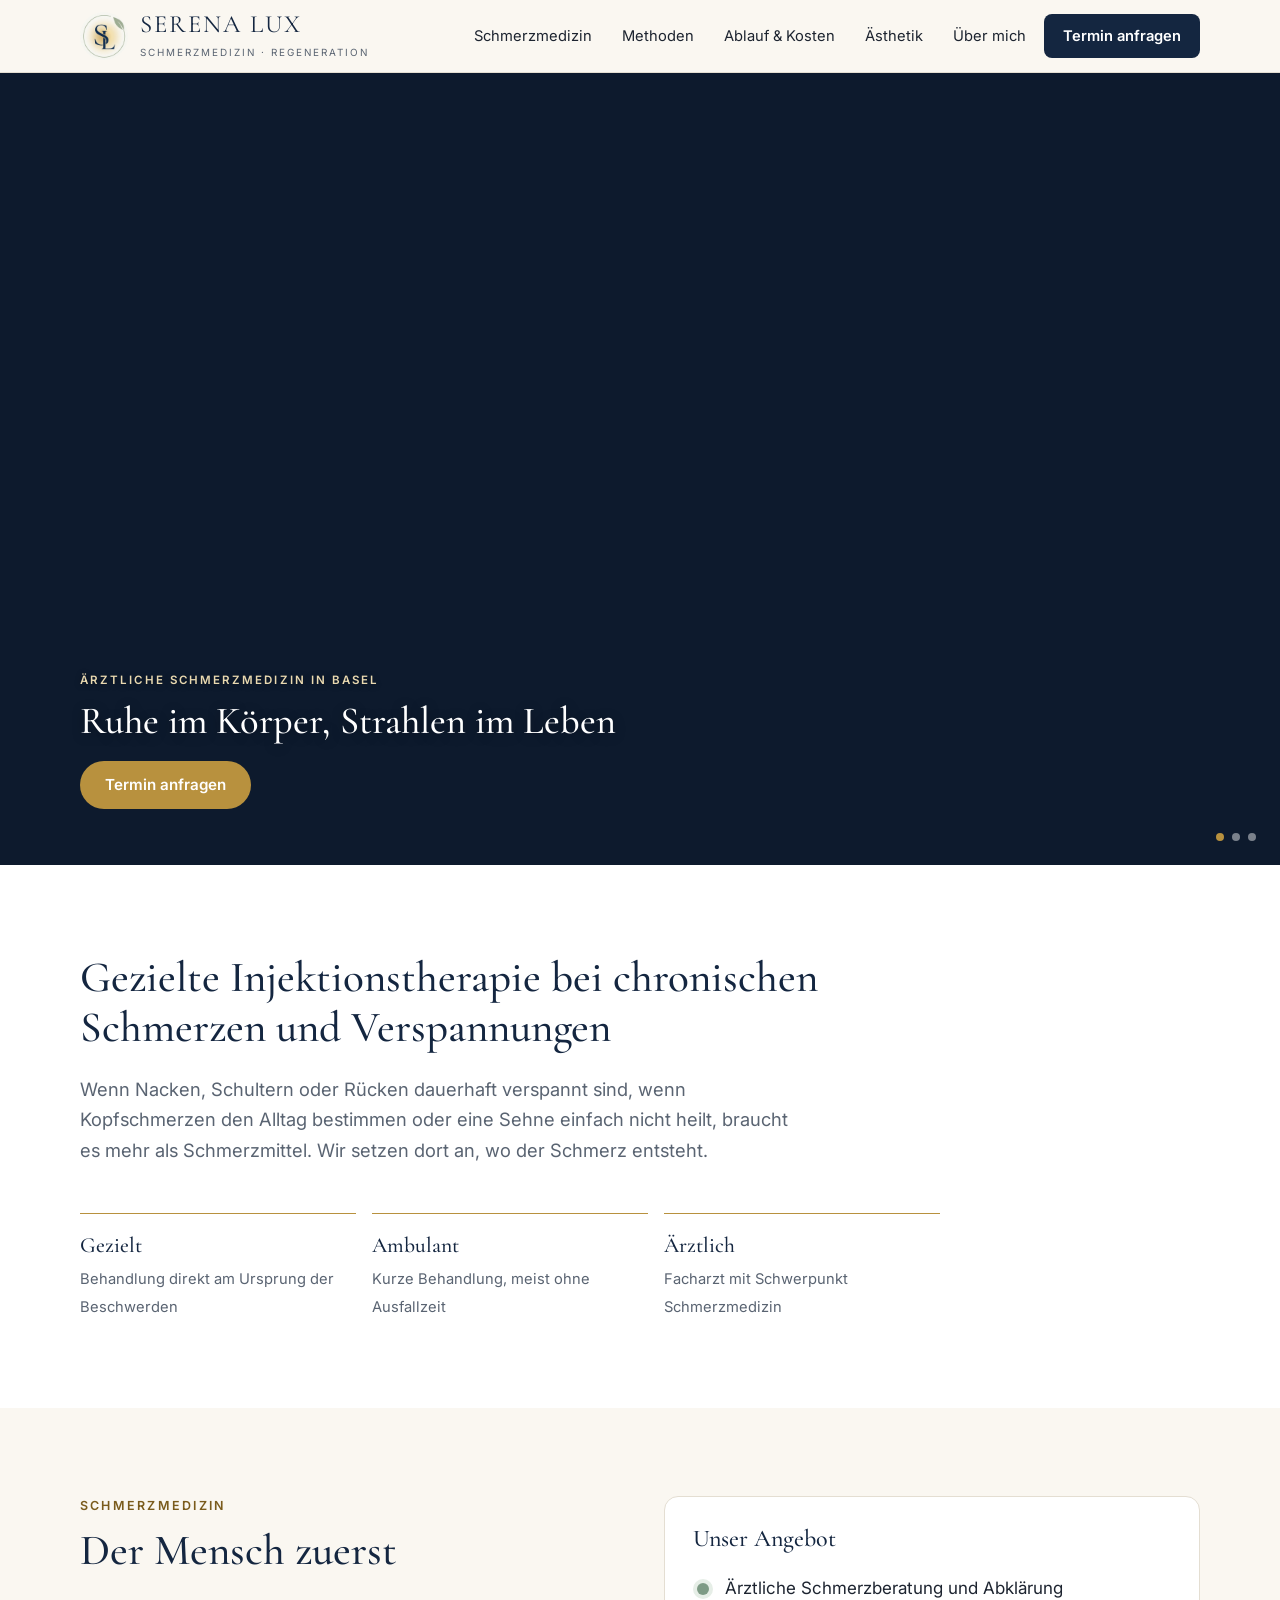
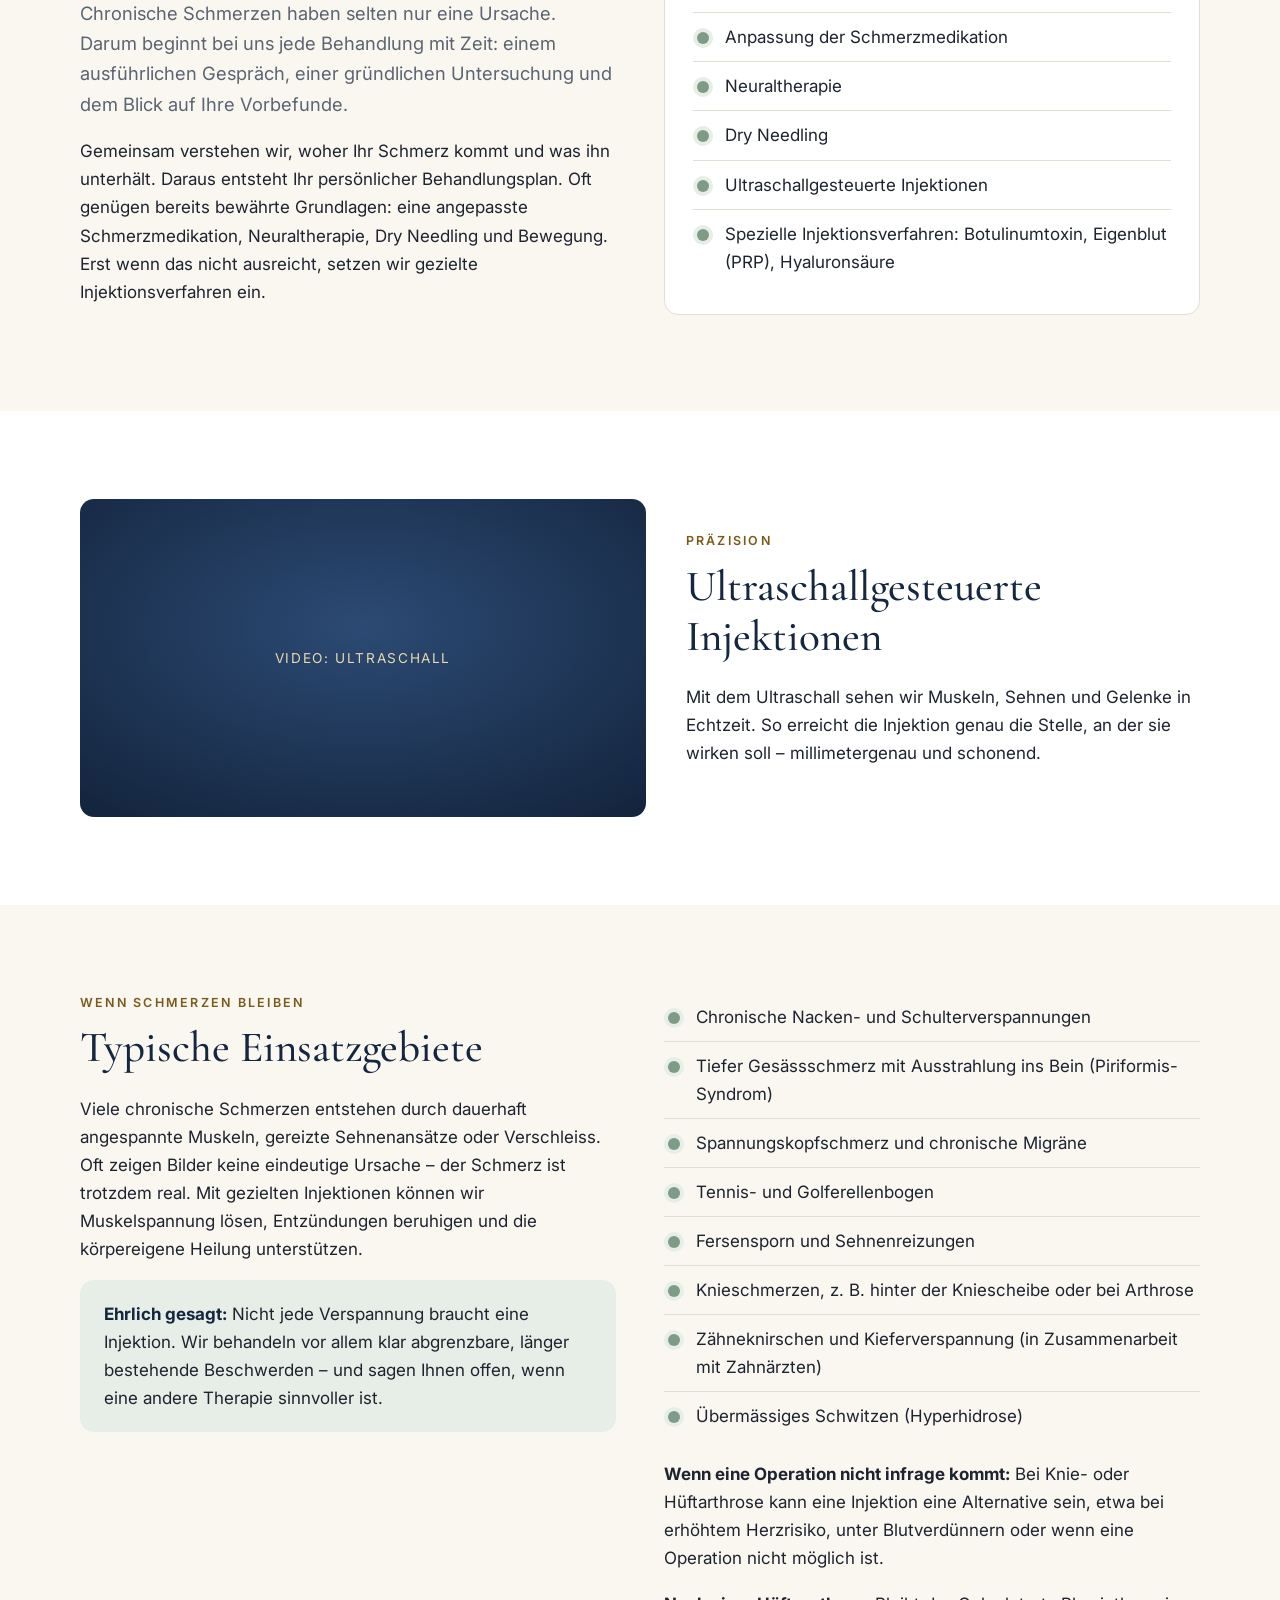
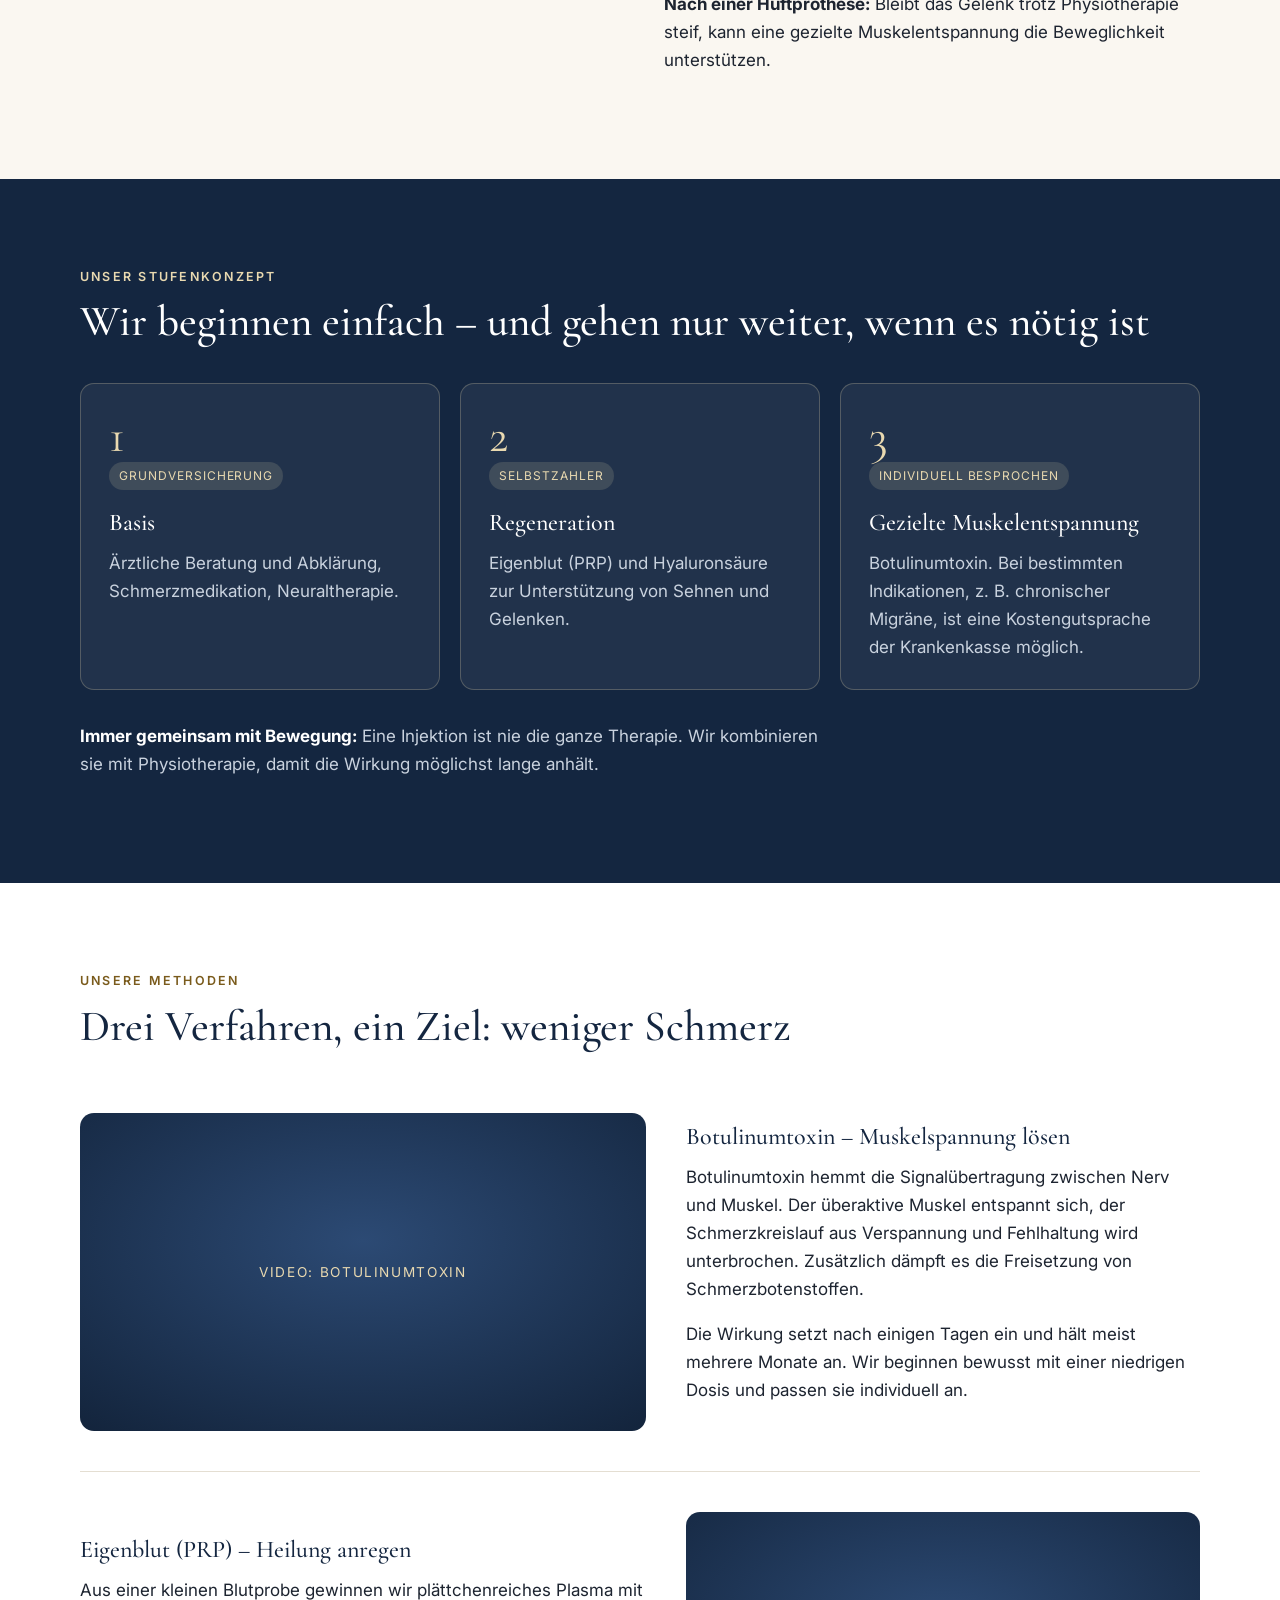
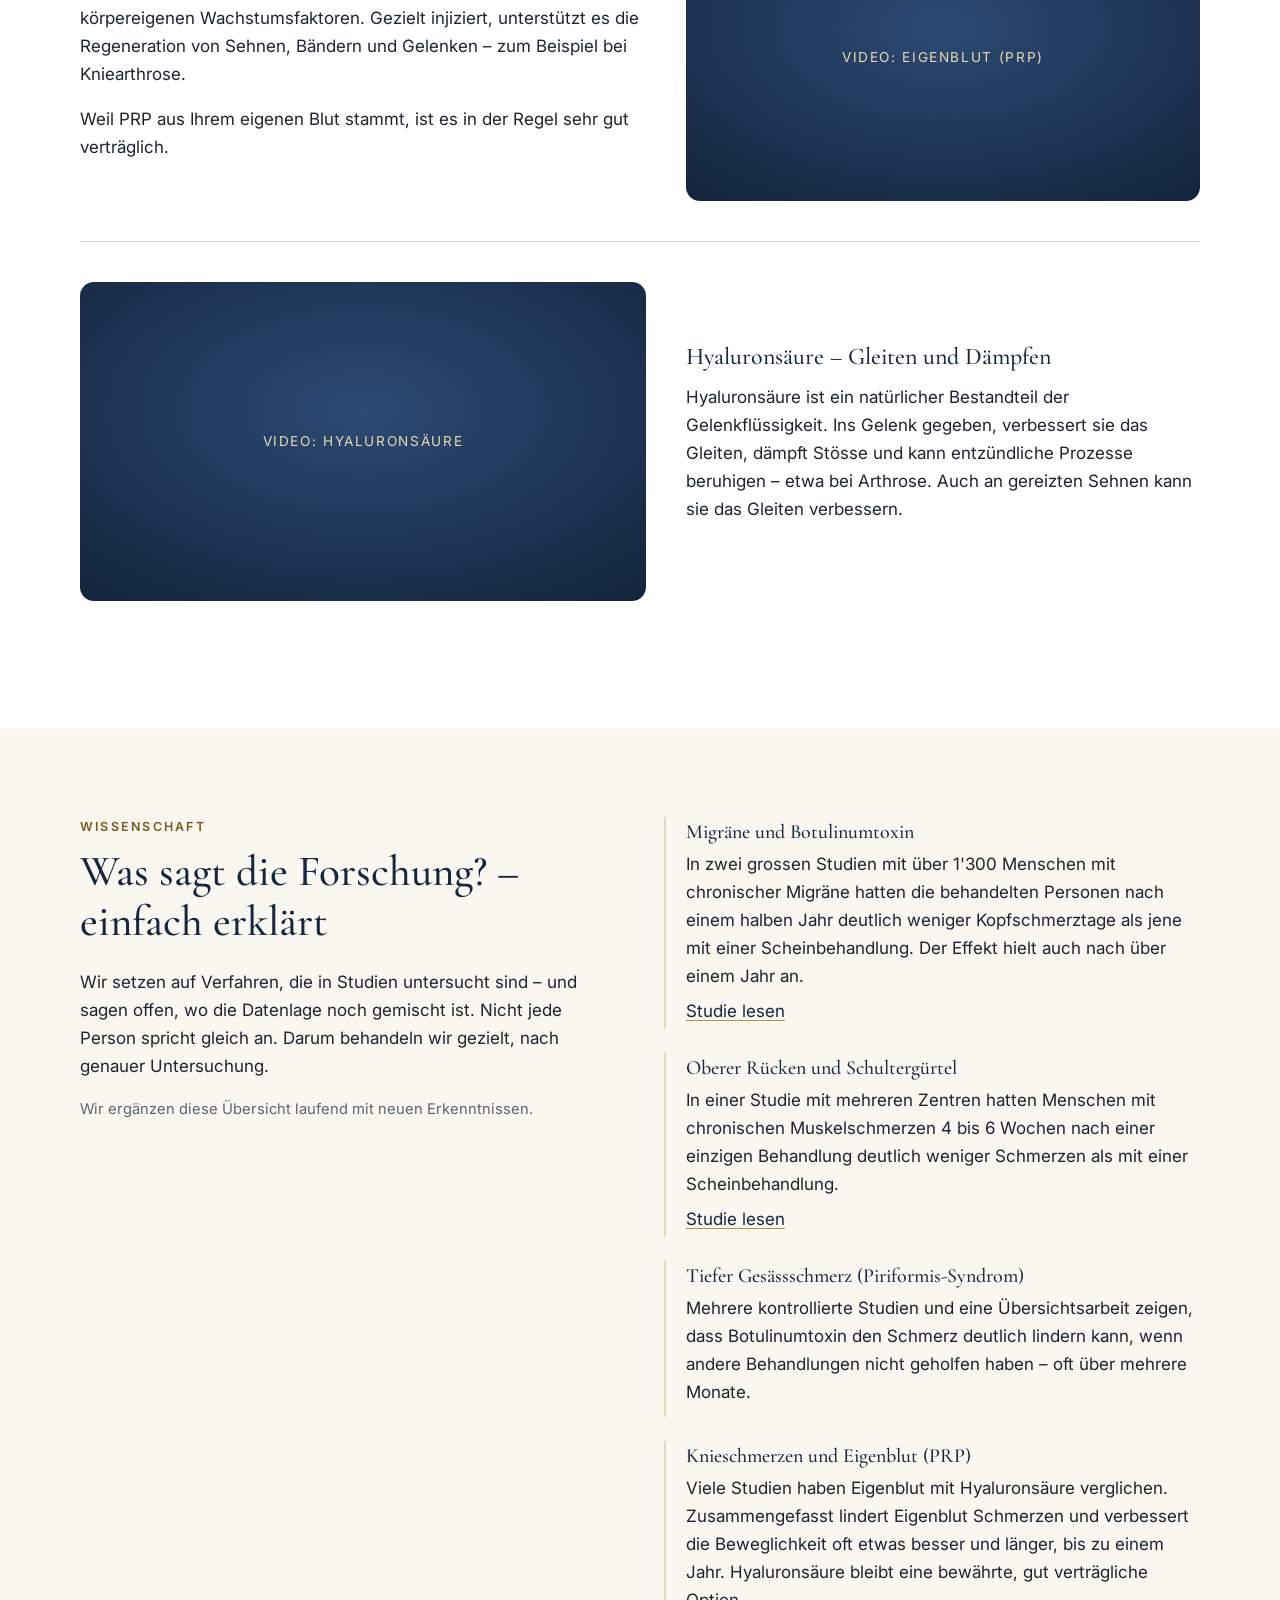
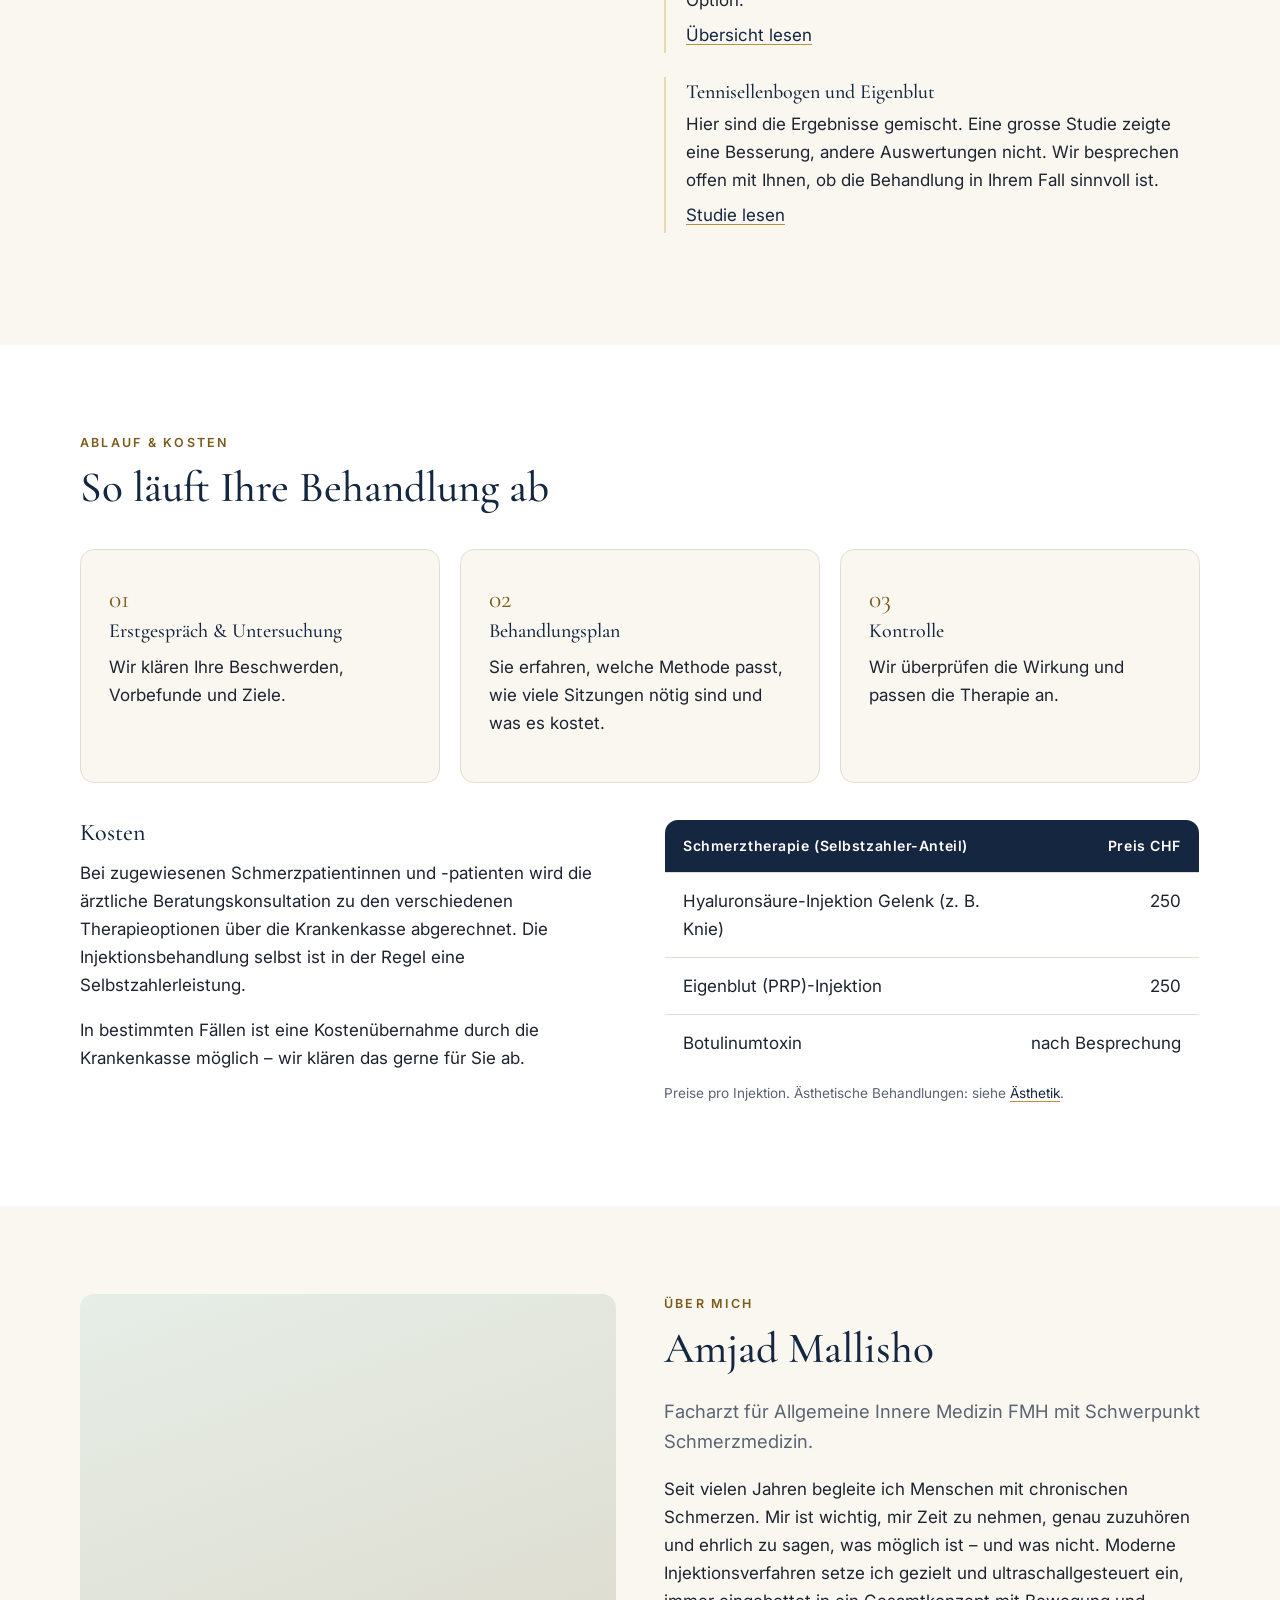
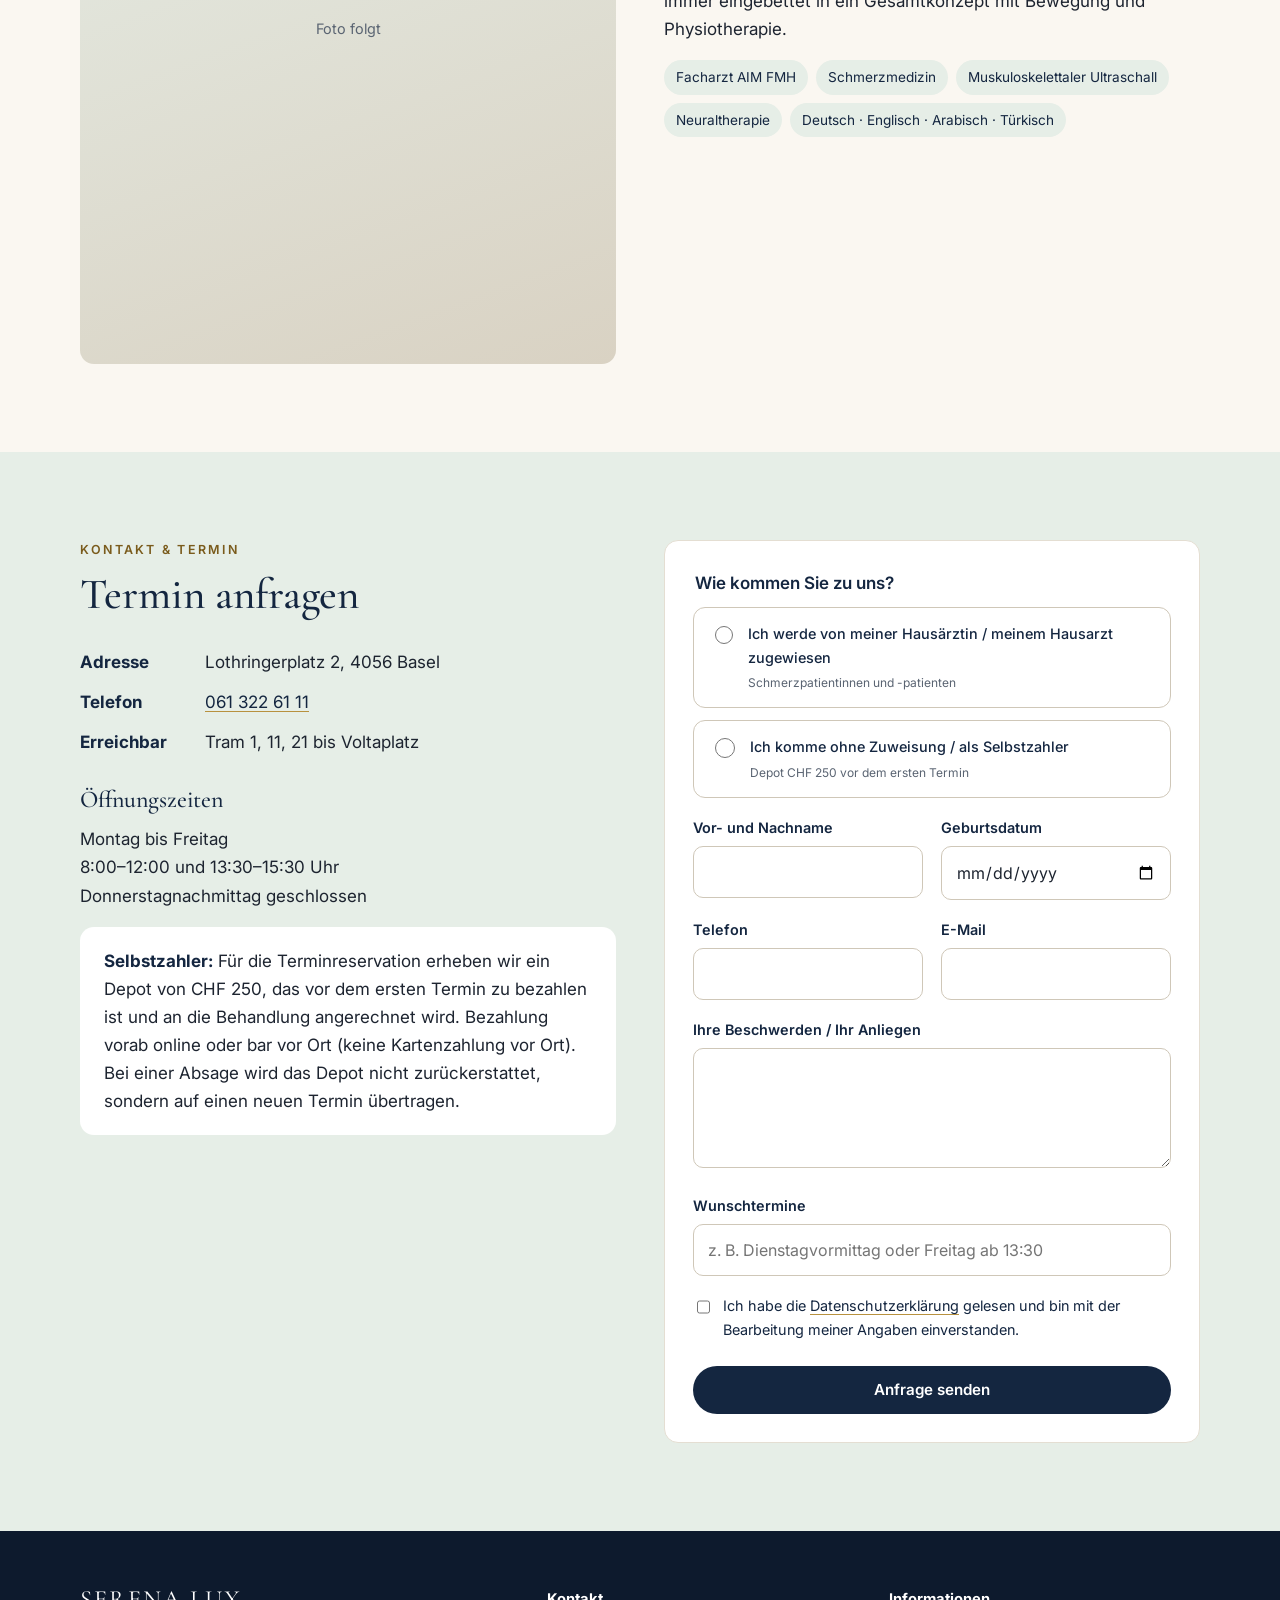
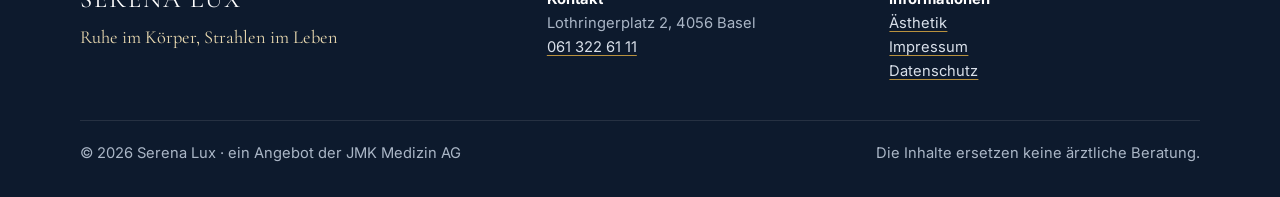
==== index.html @ 1c31a23a "Hero: Autoplay auch im iPhone-Stromsparmodus (Bild-Fallback), kein Play-Knopf Co-Authored-By: Claude" ====
<!doctype html>
<html lang="de">
<head>
<meta charset="utf-8">
<meta name="robots" content="noindex, nofollow"><!-- Testversion: vor Livegang entfernen -->
<meta name="viewport" content="width=device-width, initial-scale=1">
<title>Serena Lux – Schmerzmedizin & Injektionstherapie in Basel</title>
<meta name="description" content="Ärztliche Schmerzmedizin in Basel: Beratung, Neuraltherapie, Dry Needling und gezielte Injektionen mit Botulinumtoxin, Eigenblut (PRP) und Hyaluronsäure.">
<link rel="icon" href="assets/img/favicon.png" type="image/png">
<link rel="preconnect" href="https://fonts.googleapis.com">
<link rel="preconnect" href="https://fonts.gstatic.com" crossorigin>
<link href="https://fonts.googleapis.com/css2?family=Cormorant+Garamond:ital,wght@0,500;0,600;1,500&family=Inter:wght@400;500;600&display=swap" rel="stylesheet">
<link rel="stylesheet" href="assets/css/style.css?v=5">
</head>
<body>
<a class="skip" href="#main">Zum Inhalt springen</a>

<header class="site-header">
  <div class="container header-inner">
    <a class="brand" href="index.html">
      <img src="assets/img/logo-mark.png" alt="" width="44" height="44">
      <span><span class="brand-name">SERENA LUX</span><span class="brand-sub">Schmerzmedizin · Regeneration</span></span>
    </a>
    <button class="nav-toggle" aria-controls="nav" aria-expanded="false" aria-label="Menü öffnen">
      <svg width="22" height="22" viewBox="0 0 24 24" fill="none" stroke="currentColor" stroke-width="2" stroke-linecap="round" aria-hidden="true"><path d="M3 6h18M3 12h18M3 18h18"/></svg>
    </button>
    <nav class="nav" id="nav" aria-label="Hauptnavigation">
      <a href="#schmerzmedizin">Schmerzmedizin</a>
      <a href="#methoden">Methoden</a>
      <a href="#ablauf">Ablauf & Kosten</a>
      <a href="aesthetik.html">Ästhetik</a>
      <a href="#ueber-mich">Über mich</a>
      <a class="btn btn--primary" href="#termin">Termin anfragen</a>
    </nav>
  </div>
</header>

<main id="main">

<!-- ===== Hero: 3 Videos nacheinander ===== -->
<section class="hero" aria-label="Serena Lux">
  <div class="hero-videos" aria-hidden="true">
    <video class="is-active" autoplay muted playsinline preload="auto"><source src="assets/video/hero.mp4" type="video/mp4"></video>
    <video muted playsinline preload="auto"><source src="assets/video/partikel.mp4" type="video/mp4"></video>
    <video muted playsinline preload="auto"><source src="assets/video/praxis.mp4" type="video/mp4"></video>
  </div>
  <div class="container hero-box">
    <span class="eyebrow">Ärztliche Schmerzmedizin in Basel</span>
    <h1>Ruhe im Körper, Strahlen im Leben</h1>
    <a class="btn btn--gold" href="#termin">Termin anfragen</a>
  </div>
  <div class="hero-dots" aria-hidden="true"><span class="on"></span><span></span><span></span></div>
</section>

<!-- ===== Intro ===== -->
<section class="section section--white intro">
  <div class="container">
    <h2>Gezielte Injektionstherapie bei chronischen Schmerzen und Verspannungen</h2>
    <p class="lead">Wenn Nacken, Schultern oder Rücken dauerhaft verspannt sind, wenn Kopfschmerzen den Alltag bestimmen oder eine Sehne einfach nicht heilt, braucht es mehr als Schmerzmittel. Wir setzen dort an, wo der Schmerz entsteht.</p>
    <div class="pillars">
      <div class="pillar"><strong>Gezielt</strong><span>Behandlung direkt am Ursprung der Beschwerden</span></div>
      <div class="pillar"><strong>Ambulant</strong><span>Kurze Behandlung, meist ohne Ausfallzeit</span></div>
      <div class="pillar"><strong>Ärztlich</strong><span>Facharzt mit Schwerpunkt Schmerzmedizin</span></div>
    </div>
  </div>
</section>

<!-- ===== Schmerzmedizin ===== -->
<section class="section" id="schmerzmedizin">
  <div class="container grid-2">
    <div>
      <span class="eyebrow">Schmerzmedizin</span>
      <h2>Der Mensch zuerst</h2>
      <p class="lead">Chronische Schmerzen haben selten nur eine Ursache. Darum beginnt bei uns jede Behandlung mit Zeit: einem ausführlichen Gespräch, einer gründlichen Untersuchung und dem Blick auf Ihre Vorbefunde.</p>
      <p>Gemeinsam verstehen wir, woher Ihr Schmerz kommt und was ihn unterhält. Daraus entsteht Ihr persönlicher Behandlungsplan. Oft genügen bereits bewährte Grundlagen: eine angepasste Schmerzmedikation, Neuraltherapie, Dry Needling und Bewegung. Erst wenn das nicht ausreicht, setzen wir gezielte Injektionsverfahren ein.</p>
    </div>
    <div class="card">
      <h3>Unser Angebot</h3>
      <ul class="check-list">
        <li>Ärztliche Schmerzberatung und Abklärung</li>
        <li>Anpassung der Schmerzmedikation</li>
        <li>Neuraltherapie</li>
        <li>Dry Needling</li>
        <li>Ultraschallgesteuerte Injektionen</li>
        <li>Spezielle Injektionsverfahren: Botulinumtoxin, Eigenblut (PRP), Hyaluronsäure</li>
      </ul>
    </div>
  </div>
</section>

<!-- ===== Ultraschall ===== -->
<section class="section section--white">
  <div class="container">
    <div class="method" style="border:0;padding:0">
      <div class="media">
        <video muted loop playsinline autoplay preload="metadata" aria-label="Ultraschallgesteuerte Infiltration">
          <source src="assets/video/ultraschall.mp4" type="video/mp4">
        </video>
        <div class="media-ph">Video: Ultraschall</div>
      </div>
      <div>
        <span class="eyebrow">Präzision</span>
        <h2>Ultraschallgesteuerte Injektionen</h2>
        <p>Mit dem Ultraschall sehen wir Muskeln, Sehnen und Gelenke in Echtzeit. So erreicht die Injektion genau die Stelle, an der sie wirken soll – millimetergenau und schonend.</p>
      </div>
    </div>
  </div>
</section>

<!-- ===== Einsatzgebiete ===== -->
<section class="section">
  <div class="container grid-2">
    <div>
      <span class="eyebrow">Wenn Schmerzen bleiben</span>
      <h2>Typische Einsatzgebiete</h2>
      <p>Viele chronische Schmerzen entstehen durch dauerhaft angespannte Muskeln, gereizte Sehnenansätze oder Verschleiss. Oft zeigen Bilder keine eindeutige Ursache – der Schmerz ist trotzdem real. Mit gezielten Injektionen können wir Muskelspannung lösen, Entzündungen beruhigen und die körpereigene Heilung unterstützen.</p>
      <div class="note"><strong>Ehrlich gesagt:</strong> Nicht jede Verspannung braucht eine Injektion. Wir behandeln vor allem klar abgrenzbare, länger bestehende Beschwerden – und sagen Ihnen offen, wenn eine andere Therapie sinnvoller ist.</div>
    </div>
    <div>
      <ul class="check-list">
        <li>Chronische Nacken- und Schulterverspannungen</li>
        <li>Tiefer Gesässschmerz mit Ausstrahlung ins Bein (Piriformis-Syndrom)</li>
        <li>Spannungskopfschmerz und chronische Migräne</li>
        <li>Tennis- und Golferellenbogen</li>
        <li>Fersensporn und Sehnenreizungen</li>
        <li>Knieschmerzen, z. B. hinter der Kniescheibe oder bei Arthrose</li>
        <li>Zähneknirschen und Kieferverspannung (in Zusammenarbeit mit Zahnärzten)</li>
        <li>Übermässiges Schwitzen (Hyperhidrose)</li>
      </ul>
      <p style="margin-top:20px"><strong>Wenn eine Operation nicht infrage kommt:</strong> Bei Knie- oder Hüftarthrose kann eine Injektion eine Alternative sein, etwa bei erhöhtem Herzrisiko, unter Blutverdünnern oder wenn eine Operation nicht möglich ist.</p>
      <p><strong>Nach einer Hüftprothese:</strong> Bleibt das Gelenk trotz Physiotherapie steif, kann eine gezielte Muskelentspannung die Beweglichkeit unterstützen.</p>
    </div>
  </div>
</section>

<!-- ===== Stufenkonzept ===== -->
<section class="section section--navy">
  <div class="container">
    <span class="eyebrow" style="color:var(--gold-soft)">Unser Stufenkonzept</span>
    <h2>Wir beginnen einfach – und gehen nur weiter, wenn es nötig ist</h2>
    <div class="steps">
      <div class="step">
        <div class="step-num">1</div>
        <span class="tag">Grundversicherung</span>
        <h3>Basis</h3>
        <p>Ärztliche Beratung und Abklärung, Schmerzmedikation, Neuraltherapie.</p>
      </div>
      <div class="step">
        <div class="step-num">2</div>
        <span class="tag">Selbstzahler</span>
        <h3>Regeneration</h3>
        <p>Eigenblut (PRP) und Hyaluronsäure zur Unterstützung von Sehnen und Gelenken.</p>
      </div>
      <div class="step">
        <div class="step-num">3</div>
        <span class="tag">Individuell besprochen</span>
        <h3>Gezielte Muskelentspannung</h3>
        <p>Botulinumtoxin. Bei bestimmten Indikationen, z. B. chronischer Migräne, ist eine Kostengutsprache der Krankenkasse möglich.</p>
      </div>
    </div>
    <p style="margin-top:32px;color:#C9D2DE;max-width:760px"><strong style="color:#fff">Immer gemeinsam mit Bewegung:</strong> Eine Injektion ist nie die ganze Therapie. Wir kombinieren sie mit Physiotherapie, damit die Wirkung möglichst lange anhält.</p>
  </div>
</section>

<!-- ===== Methoden ===== -->
<section class="section section--white" id="methoden">
  <div class="container">
    <span class="eyebrow">Unsere Methoden</span>
    <h2>Drei Verfahren, ein Ziel: weniger Schmerz</h2>

    <div class="method">
      <div class="media">
        <video muted loop playsinline autoplay preload="metadata" aria-label="Animation: Botulinumtoxin an der Verbindung von Nerv und Muskel">
          <source src="assets/video/botulinumtoxin.mp4" type="video/mp4">
        </video>
        <div class="media-ph">Video: Botulinumtoxin</div>
      </div>
      <div>
        <h3>Botulinumtoxin – Muskelspannung lösen</h3>
        <p>Botulinumtoxin hemmt die Signalübertragung zwischen Nerv und Muskel. Der überaktive Muskel entspannt sich, der Schmerzkreislauf aus Verspannung und Fehlhaltung wird unterbrochen. Zusätzlich dämpft es die Freisetzung von Schmerzbotenstoffen.</p>
        <p>Die Wirkung setzt nach einigen Tagen ein und hält meist mehrere Monate an. Wir beginnen bewusst mit einer niedrigen Dosis und passen sie individuell an.</p>
      </div>
    </div>

    <div class="method">
      <div class="media">
        <video muted loop playsinline autoplay preload="metadata" aria-label="Animation: Eigenblut (PRP) an einer Sehne">
          <source src="assets/video/prp.mp4" type="video/mp4">
        </video>
        <div class="media-ph">Video: Eigenblut (PRP)</div>
      </div>
      <div>
        <h3>Eigenblut (PRP) – Heilung anregen</h3>
        <p>Aus einer kleinen Blutprobe gewinnen wir plättchenreiches Plasma mit körpereigenen Wachstumsfaktoren. Gezielt injiziert, unterstützt es die Regeneration von Sehnen, Bändern und Gelenken – zum Beispiel bei Kniearthrose.</p>
        <p>Weil PRP aus Ihrem eigenen Blut stammt, ist es in der Regel sehr gut verträglich.</p>
      </div>
    </div>

    <div class="method">
      <div class="media">
        <video muted loop playsinline autoplay preload="metadata" aria-label="Animation: Hyaluronsäure im Kniegelenk">
          <source src="assets/video/hyaluron.mp4" type="video/mp4">
        </video>
        <div class="media-ph">Video: Hyaluronsäure</div>
      </div>
      <div>
        <h3>Hyaluronsäure – Gleiten und Dämpfen</h3>
        <p>Hyaluronsäure ist ein natürlicher Bestandteil der Gelenkflüssigkeit. Ins Gelenk gegeben, verbessert sie das Gleiten, dämpft Stösse und kann entzündliche Prozesse beruhigen – etwa bei Arthrose. Auch an gereizten Sehnen kann sie das Gleiten verbessern.</p>
      </div>
    </div>
  </div>
</section>

<!-- ===== Forschung ===== -->
<section class="section">
  <div class="container grid-2">
    <div>
      <span class="eyebrow">Wissenschaft</span>
      <h2>Was sagt die Forschung? – einfach erklärt</h2>
      <p>Wir setzen auf Verfahren, die in Studien untersucht sind – und sagen offen, wo die Datenlage noch gemischt ist. Nicht jede Person spricht gleich an. Darum behandeln wir gezielt, nach genauer Untersuchung.</p>
      <p style="color:var(--muted);font-size:.92rem">Wir ergänzen diese Übersicht laufend mit neuen Erkenntnissen.</p>
    </div>
    <div>
      <div class="study">
        <h3>Migräne und Botulinumtoxin</h3>
        <p>In zwei grossen Studien mit über 1'300 Menschen mit chronischer Migräne hatten die behandelten Personen nach einem halben Jahr deutlich weniger Kopfschmerztage als jene mit einer Scheinbehandlung. Der Effekt hielt auch nach über einem Jahr an.</p>
        <a href="https://pubmed.ncbi.nlm.nih.gov/20487038/" target="_blank" rel="noopener">Studie lesen</a>
      </div>
      <div class="study">
        <h3>Oberer Rücken und Schultergürtel</h3>
        <p>In einer Studie mit mehreren Zentren hatten Menschen mit chronischen Muskelschmerzen 4 bis 6 Wochen nach einer einzigen Behandlung deutlich weniger Schmerzen als mit einer Scheinbehandlung.</p>
        <a href="https://pubmed.ncbi.nlm.nih.gov/16750294/" target="_blank" rel="noopener">Studie lesen</a>
      </div>
      <div class="study">
        <h3>Tiefer Gesässschmerz (Piriformis-Syndrom)</h3>
        <p>Mehrere kontrollierte Studien und eine Übersichtsarbeit zeigen, dass Botulinumtoxin den Schmerz deutlich lindern kann, wenn andere Behandlungen nicht geholfen haben – oft über mehrere Monate.</p>
      </div>
      <div class="study">
        <h3>Knieschmerzen und Eigenblut (PRP)</h3>
        <p>Viele Studien haben Eigenblut mit Hyaluronsäure verglichen. Zusammengefasst lindert Eigenblut Schmerzen und verbessert die Beweglichkeit oft etwas besser und länger, bis zu einem Jahr. Hyaluronsäure bleibt eine bewährte, gut verträgliche Option.</p>
        <a href="https://pubmed.ncbi.nlm.nih.gov/41863556/" target="_blank" rel="noopener">Übersicht lesen</a>
      </div>
      <div class="study">
        <h3>Tennisellenbogen und Eigenblut</h3>
        <p>Hier sind die Ergebnisse gemischt. Eine grosse Studie zeigte eine Besserung, andere Auswertungen nicht. Wir besprechen offen mit Ihnen, ob die Behandlung in Ihrem Fall sinnvoll ist.</p>
        <a href="https://pubmed.ncbi.nlm.nih.gov/23825183/" target="_blank" rel="noopener">Studie lesen</a>
      </div>
    </div>
  </div>
</section>

<!-- ===== Ablauf & Kosten ===== -->
<section class="section section--white" id="ablauf">
  <div class="container">
    <span class="eyebrow">Ablauf & Kosten</span>
    <h2>So läuft Ihre Behandlung ab</h2>
    <div class="flow">
      <div class="card"><div class="num">01</div><h3>Erstgespräch & Untersuchung</h3><p>Wir klären Ihre Beschwerden, Vorbefunde und Ziele.</p></div>
      <div class="card"><div class="num">02</div><h3>Behandlungsplan</h3><p>Sie erfahren, welche Methode passt, wie viele Sitzungen nötig sind und was es kostet.</p></div>
      <div class="card"><div class="num">03</div><h3>Kontrolle</h3><p>Wir überprüfen die Wirkung und passen die Therapie an.</p></div>
    </div>
    <div class="grid-2">
      <div>
        <h3>Kosten</h3>
        <p>Bei zugewiesenen Schmerzpatientinnen und -patienten wird die ärztliche Beratungskonsultation zu den verschiedenen Therapieoptionen über die Krankenkasse abgerechnet. Die Injektionsbehandlung selbst ist in der Regel eine Selbstzahlerleistung.</p>
        <p>In bestimmten Fällen ist eine Kostenübernahme durch die Krankenkasse möglich – wir klären das gerne für Sie ab.</p>
      </div>
      <div class="table-wrap">
        <table class="price-table">
          <thead><tr><th>Schmerztherapie (Selbstzahler-Anteil)</th><th>Preis CHF</th></tr></thead>
          <tbody>
            <tr><td>Hyaluronsäure-Injektion Gelenk (z. B. Knie)</td><td>250</td></tr>
            <tr><td>Eigenblut (PRP)-Injektion</td><td>250</td></tr>
            <tr><td>Botulinumtoxin</td><td>nach Besprechung</td></tr>
          </tbody>
        </table>
        <p style="font-size:.85rem;color:var(--muted);margin-top:10px">Preise pro Injektion. Ästhetische Behandlungen: siehe <a href="aesthetik.html">Ästhetik</a>.</p>
      </div>
    </div>
  </div>
</section>

<!-- ===== Über mich ===== -->
<section class="section" id="ueber-mich">
  <div class="container grid-2">
    <div class="portrait">
      <!-- Foto hier einsetzen: <img src="assets/img/portrait.jpg" alt="Portrait"> -->
      <span>Foto folgt</span>
    </div>
    <div>
      <span class="eyebrow">Über mich</span>
      <h2>Amjad Mallisho</h2>
      <p class="lead">Facharzt für Allgemeine Innere Medizin FMH mit Schwerpunkt Schmerzmedizin.</p>
      <p>Seit vielen Jahren begleite ich Menschen mit chronischen Schmerzen. Mir ist wichtig, mir Zeit zu nehmen, genau zuzuhören und ehrlich zu sagen, was möglich ist – und was nicht. Moderne Injektionsverfahren setze ich gezielt und ultraschallgesteuert ein, immer eingebettet in ein Gesamtkonzept mit Bewegung und Physiotherapie.</p>
      <div class="facts">
        <span>Facharzt AIM FMH</span>
        <span>Schmerzmedizin</span>
        <span>Muskuloskelettaler Ultraschall</span>
        <span>Neuraltherapie</span>
        <span>Deutsch · Englisch · Arabisch · Türkisch</span>
      </div>
    </div>
  </div>
</section>

<!-- ===== Termin ===== -->
<section class="section section--sage" id="termin">
  <div class="container grid-2">
    <div>
      <span class="eyebrow">Kontakt & Termin</span>
      <h2>Termin anfragen</h2>
      <ul class="info-list">
        <li><strong>Adresse</strong> Lothringerplatz 2, 4056 Basel</li>
        <li><strong>Telefon</strong> <a href="tel:+41613226111">061 322 61 11</a></li>
        <li><strong>Erreichbar</strong> Tram 1, 11, 21 bis Voltaplatz</li>
      </ul>
      <h3>Öffnungszeiten</h3>
      <p>Montag bis Freitag<br>8:00–12:00 und 13:30–15:30 Uhr<br>Donnerstagnachmittag geschlossen</p>
      <div class="note" style="background:#fff">
        <strong>Selbstzahler:</strong> Für die Terminreservation erheben wir ein Depot von CHF 250, das vor dem ersten Termin zu bezahlen ist und an die Behandlung angerechnet wird. Bezahlung vorab online oder bar vor Ort (keine Kartenzahlung vor Ort). Bei einer Absage wird das Depot nicht zurückerstattet, sondern auf einen neuen Termin übertragen.
      </div>
    </div>
    <div class="card">
      <form class="form" id="termin-form" action="send.php" method="post" novalidate>
        <fieldset style="border:0;padding:0;margin:0">
          <legend style="font-weight:600;color:var(--navy);margin-bottom:10px">Wie kommen Sie zu uns?</legend>
          <div class="choice">
            <label><input type="radio" name="weg" value="zuweisung" required> <span>Ich werde von meiner Hausärztin / meinem Hausarzt zugewiesen<small>Schmerzpatientinnen und -patienten</small></span></label>
            <label><input type="radio" name="weg" value="selbstzahler"> <span>Ich komme ohne Zuweisung / als Selbstzahler<small>Depot CHF 250 vor dem ersten Termin</small></span></label>
          </div>
        </fieldset>
        <p id="weg-hinweis" class="note" style="display:none;margin:0"></p>
        <div class="form-row">
          <div><label for="f-name">Vor- und Nachname</label><input id="f-name" name="name" autocomplete="name" required></div>
          <div><label for="f-geb">Geburtsdatum</label><input id="f-geb" name="geburtsdatum" type="date" required></div>
        </div>
        <div class="form-row">
          <div><label for="f-tel">Telefon</label><input id="f-tel" name="telefon" type="tel" autocomplete="tel" required></div>
          <div><label for="f-mail">E-Mail</label><input id="f-mail" name="email" type="email" autocomplete="email" required></div>
        </div>
        <div><label for="f-anliegen">Ihre Beschwerden / Ihr Anliegen</label><textarea id="f-anliegen" name="anliegen" required></textarea></div>
        <div><label for="f-termin">Wunschtermine</label><input id="f-termin" name="wunschtermine" placeholder="z. B. Dienstagvormittag oder Freitag ab 13:30"></div>
        <div class="hp" aria-hidden="true"><label for="f-web">Website</label><input id="f-web" name="website" tabindex="-1" autocomplete="off"></div>
        <label style="display:flex;gap:10px;font-weight:400;align-items:flex-start"><input type="checkbox" name="datenschutz" value="ja" required style="width:20px;height:20px;min-height:0;margin-top:3px"> <span>Ich habe die <a href="datenschutz.html">Datenschutzerklärung</a> gelesen und bin mit der Bearbeitung meiner Angaben einverstanden.</span></label>
        <button class="btn btn--primary" type="submit">Anfrage senden</button>
        <div id="form-msg" class="form-msg" role="status"></div>
      </form>
    </div>
  </div>
</section>

</main>

<footer class="site-footer">
  <div class="container">
    <div class="footer-grid">
      <div>
        <span class="brand-name">SERENA LUX</span>
        <div class="tagline">Ruhe im Körper, Strahlen im Leben</div>
      </div>
      <div>
        <strong style="color:#fff">Kontakt</strong><br>
        Lothringerplatz 2, 4056 Basel<br>
        <a href="tel:+41613226111">061 322 61 11</a>
      </div>
      <div>
        <strong style="color:#fff">Informationen</strong><br>
        <a href="aesthetik.html">Ästhetik</a><br>
        <a href="impressum.html">Impressum</a><br>
        <a href="datenschutz.html">Datenschutz</a>
      </div>
    </div>
    <div class="footer-bottom">
      <span>© <span id="year">2026</span> Serena Lux · ein Angebot der JMK Medizin AG</span>
      <span>Die Inhalte ersetzen keine ärztliche Beratung.</span>
    </div>
  </div>
</footer>
<script src="assets/js/main.js?v=5"></script>
</body>
</html>
---- assets/css/style.css ----
/* =========================================================
   Serena Lux – Stylesheet
   Farben & Schriften zentral hier ändern (Marke austauschbar)
   ========================================================= */
:root{
  --navy:#142640;
  --navy-2:#1E3556;
  --gold:#B8913E;
  --gold-soft:#E9D9B0;
  --gold-text:#7A5B1C;
  --sage:#7E9B86;
  --sage-soft:#E6EEE7;
  --ivory:#FAF7F1;
  --white:#FFFFFF;
  --ink:#1D2430;
  --muted:#5A6472;
  --line:#E4DED2;
  --radius:14px;
  --serif:'Cormorant Garamond', Georgia, 'Times New Roman', serif;
  --sans:'Inter', system-ui, -apple-system, 'Segoe UI', Roboto, sans-serif;
  --max:1160px;
}
*{box-sizing:border-box}
html{scroll-behavior:smooth}
body{margin:0;font-family:var(--sans);color:var(--ink);background:var(--ivory);line-height:1.65;font-size:17px;-webkit-font-smoothing:antialiased}
img,video{max-width:100%;display:block}
a{color:var(--navy);text-decoration-color:var(--gold);text-underline-offset:3px}
a:hover{color:var(--gold-text)}
h1,h2,h3{font-family:var(--serif);font-weight:500;color:var(--navy);line-height:1.15;margin:0 0 .5em}
h1{font-size:clamp(2.3rem,5vw,3.8rem)}
h2{font-size:clamp(1.9rem,3.6vw,2.7rem)}
h3{font-size:1.5rem}
p{margin:0 0 1em}
.container{max-width:var(--max);margin:0 auto;padding:0 20px}
.eyebrow{font-size:.78rem;letter-spacing:.18em;text-transform:uppercase;color:var(--gold-text);font-weight:600;margin-bottom:.8em;display:block}
.lead{font-size:1.15rem;color:var(--muted);max-width:720px}
.section{padding:88px 0}
.section--white{background:var(--white)}
.section--navy{background:var(--navy);color:#E8ECF2}
.section--navy h2,.section--navy h3{color:#fff}
.section--sage{background:var(--sage-soft)}
.skip{position:absolute;left:-999px;top:0;background:#fff;padding:8px 12px;z-index:99}
.skip:focus{left:8px}

/* ---------- Header ---------- */
.site-header{position:sticky;top:0;z-index:50;background:rgba(250,247,241,.94);backdrop-filter:blur(8px);border-bottom:1px solid var(--line)}
.header-inner{display:flex;align-items:center;justify-content:space-between;gap:16px;min-height:72px}
.brand{display:flex;align-items:center;gap:12px;text-decoration:none;color:var(--navy)}
.brand img{width:48px;height:48px;border-radius:50%}
.brand-name{font-family:var(--serif);font-size:1.55rem;letter-spacing:.08em;line-height:1}
.brand-sub{display:block;font-family:var(--sans);font-size:.62rem;letter-spacing:.2em;text-transform:uppercase;color:var(--muted);margin-top:4px}
.nav{display:flex;align-items:center;gap:6px;flex-wrap:wrap}
.nav a{text-decoration:none;font-size:.92rem;color:var(--ink);padding:10px 12px;border-radius:8px}
.nav a:hover{background:var(--sage-soft);color:var(--navy)}
.nav-toggle{display:none;background:none;border:1px solid var(--line);border-radius:10px;width:46px;height:46px;cursor:pointer;color:var(--navy)}
.btn{display:inline-flex;align-items:center;justify-content:center;gap:8px;min-height:48px;padding:0 24px;border-radius:999px;font-weight:600;font-size:.95rem;text-decoration:none;border:1px solid transparent;cursor:pointer;font-family:var(--sans)}
.btn--primary{background:var(--navy);color:#fff}
.btn--primary:hover{background:var(--navy-2);color:#fff}
.btn--gold{background:var(--gold);color:#fff}
.btn--gold:hover{background:#9F7C33;color:#fff}
.btn--ghost{border-color:currentColor;color:var(--navy);background:transparent}
.btn--ghost:hover{background:var(--navy);color:#fff}
.nav .btn{padding:0 18px;min-height:44px;color:#fff}
.nav .btn:hover{background:var(--navy-2);color:#fff}

@media (max-width:900px){
  .nav-toggle{display:inline-flex;align-items:center;justify-content:center}
  .nav{display:none;position:absolute;left:0;right:0;top:72px;background:var(--ivory);flex-direction:column;align-items:stretch;padding:12px 20px 20px;border-bottom:1px solid var(--line)}
  .nav.open{display:flex}
  .nav a{padding:12px}
  .nav .btn{margin-top:8px}
}

/* ---------- Hero ---------- */
.hero{position:relative;height:88vh;min-height:520px;overflow:hidden;color:#fff;background:#0D1A2D;display:flex;align-items:flex-end}
.hero-videos video{position:absolute;inset:0;width:100%;height:100%;object-fit:cover;opacity:0;transition:opacity 1.2s ease}
.hero-videos video.is-active{opacity:1}
.hero::after{content:"";position:absolute;left:0;right:0;bottom:0;height:45%;background:linear-gradient(0deg,rgba(13,26,45,.7) 0%,rgba(13,26,45,0) 100%);pointer-events:none}
.hero .container{position:relative;z-index:1;padding-bottom:56px;width:100%}
.hero h1{color:#fff;font-size:clamp(1.6rem,3vw,2.4rem);margin:6px 0 18px;text-shadow:0 2px 12px rgba(0,0,0,.35)}
.hero .eyebrow{color:var(--gold-soft);font-size:.72rem;text-shadow:0 1px 6px rgba(0,0,0,.4)}
.hero-dots{position:absolute;z-index:1;right:24px;bottom:24px;display:flex;gap:8px}
.hero-dots span{width:8px;height:8px;border-radius:50%;background:rgba(255,255,255,.45)}
.hero-dots span.on{background:var(--gold)}
.intro h2{max-width:820px}
.intro .pillar strong{color:var(--navy)}
.intro .pillar span{color:var(--muted)}
.hero .btn--ghost{color:#fff}
.hero .btn--ghost:hover{background:#fff;color:var(--navy)}
.pillars{display:grid;grid-template-columns:repeat(3,minmax(0,1fr));gap:16px;margin-top:48px;max-width:860px}
.pillar{border-top:1px solid rgba(233,217,176,.5);padding-top:14px}
.pillar strong{display:block;color:var(--gold-soft);font-family:var(--serif);font-size:1.35rem;font-weight:500}
.pillar span{font-size:.92rem;color:#C9D2DE}
@media (max-width:700px){.pillars{grid-template-columns:1fr}}

/* ---------- Layout helpers ---------- */
.grid-2{display:grid;grid-template-columns:repeat(2,minmax(0,1fr));gap:48px;align-items:start}
.grid-3{display:grid;grid-template-columns:repeat(3,minmax(0,1fr));gap:24px}
@media (max-width:900px){.grid-2,.grid-3{grid-template-columns:1fr;gap:28px}}
.card{background:var(--white);border:1px solid var(--line);border-radius:var(--radius);padding:28px}
.section--white .card{background:var(--ivory)}
.check-list{list-style:none;padding:0;margin:0}
.check-list li{position:relative;padding:10px 0 10px 32px;border-bottom:1px solid var(--line)}
.check-list li:last-child{border-bottom:0}
.check-list li::before{content:"";position:absolute;left:4px;top:19px;width:12px;height:12px;border-radius:50%;background:var(--sage);box-shadow:0 0 0 4px var(--sage-soft)}
.note{background:var(--sage-soft);border-radius:var(--radius);padding:20px 24px;color:var(--ink)}
.note strong{color:var(--navy)}

/* ---------- Stufen ---------- */
.steps{display:grid;grid-template-columns:repeat(3,minmax(0,1fr));gap:20px;margin-top:36px;counter-reset:s}
.step{background:rgba(255,255,255,.06);border:1px solid rgba(233,217,176,.25);border-radius:var(--radius);padding:28px}
.step-num{font-family:var(--serif);font-size:3rem;color:var(--gold-soft);line-height:1}
.step h3{margin-top:.4em}
.step .tag{display:inline-block;font-size:.75rem;letter-spacing:.08em;text-transform:uppercase;background:rgba(233,217,176,.15);color:var(--gold-soft);padding:4px 10px;border-radius:999px;margin-bottom:10px}
.step p{color:#C9D2DE;margin:0}
@media (max-width:900px){.steps{grid-template-columns:1fr}}

/* ---------- Methoden ---------- */
.method{display:grid;grid-template-columns:minmax(0,1.1fr) minmax(0,1fr);gap:40px;align-items:center;padding:40px 0;border-bottom:1px solid var(--line)}
.method:last-child{border-bottom:0}
.method:nth-child(even) .media{order:2}
.media{border-radius:var(--radius);overflow:hidden;aspect-ratio:16/9;background:radial-gradient(90% 90% at 50% 40%,#2C4A74,#0F1E33);position:relative}
.media video{width:100%;height:100%;object-fit:cover}
.media-ph{position:absolute;inset:0;display:flex;align-items:center;justify-content:center;color:var(--gold-soft);font-size:.85rem;letter-spacing:.12em;text-transform:uppercase}
@media (max-width:900px){.method{grid-template-columns:1fr;gap:20px}.method:nth-child(even) .media{order:0}}

/* ---------- Studien ---------- */
.study{border-left:2px solid var(--gold-soft);padding:4px 0 4px 20px;margin-bottom:24px}
.study h3{font-size:1.25rem;margin-bottom:.3em}
.study p{margin-bottom:.4em}

/* ---------- Ablauf ---------- */
.flow{display:grid;grid-template-columns:repeat(3,minmax(0,1fr));gap:20px;margin:36px 0}
.flow .card h3{font-size:1.25rem}
.flow .num{font-family:var(--serif);color:var(--gold-text);font-size:1.6rem}
@media (max-width:900px){.flow{grid-template-columns:1fr 1fr}}
@media (max-width:560px){.flow{grid-template-columns:1fr}}

/* ---------- Preise ---------- */
.price-table{width:100%;border-collapse:collapse;background:var(--white);border-radius:var(--radius);overflow:hidden;border:1px solid var(--line)}
.price-table th,.price-table td{padding:14px 18px;text-align:left;border-bottom:1px solid var(--line);vertical-align:top}
.price-table th{background:var(--navy);color:#fff;font-weight:600;font-size:.88rem;letter-spacing:.04em}
.price-table td:last-child,.price-table th:last-child{text-align:right;white-space:nowrap}
.price-table tr:last-child td{border-bottom:0}
.table-wrap{overflow-x:auto}

/* ---------- Über mich ---------- */
.portrait{aspect-ratio:4/5;border-radius:var(--radius);background:linear-gradient(160deg,var(--sage-soft),#D9D2C3);display:flex;align-items:center;justify-content:center;color:var(--muted);font-size:.9rem;overflow:hidden}
.portrait img{width:100%;height:100%;object-fit:cover}
.facts{display:flex;flex-wrap:wrap;gap:8px;margin-top:16px}
.facts span{background:var(--sage-soft);color:var(--navy);padding:6px 12px;border-radius:999px;font-size:.85rem}

/* ---------- Formular ---------- */
.form{display:grid;gap:18px}
.form-row{display:grid;grid-template-columns:1fr 1fr;gap:18px}
@media (max-width:640px){.form-row{grid-template-columns:1fr}}
label{display:block;font-weight:600;font-size:.9rem;margin-bottom:6px;color:var(--navy)}
input,select,textarea{width:100%;font:inherit;font-size:1rem;padding:12px 14px;border:1px solid #CFC7B8;border-radius:10px;background:#fff;color:var(--ink);min-height:48px}
textarea{min-height:120px;resize:vertical}
input:focus,select:focus,textarea:focus{outline:2px solid var(--gold);outline-offset:1px;border-color:var(--gold)}
.choice{display:grid;gap:12px}
.choice label{display:flex;gap:12px;align-items:flex-start;font-weight:500;background:#fff;border:1px solid #CFC7B8;border-radius:12px;padding:14px 16px;cursor:pointer;margin:0}
.choice input{width:20px;height:20px;min-height:0;margin-top:3px;accent-color:var(--navy)}
.choice small{display:block;color:var(--muted);font-weight:400;margin-top:4px}
.hp{position:absolute;left:-9999px}
.form-msg{padding:14px 18px;border-radius:10px;display:none}
.form-msg.ok{display:block;background:var(--sage-soft);color:var(--navy)}
.form-msg.err{display:block;background:#FBE9E7;color:#8A2B1A}
.info-list{list-style:none;padding:0;margin:0 0 24px}
.info-list li{padding:6px 0}
.info-list strong{display:inline-block;min-width:120px;color:var(--navy)}

/* ---------- Footer ---------- */
.site-footer{background:#0D1A2D;color:#AAB6C6;padding:56px 0 32px;font-size:.92rem}
.site-footer a{color:#D9E0EA}
.footer-grid{display:grid;grid-template-columns:1.4fr 1fr 1fr;gap:32px}
.site-footer .brand-name{color:#fff}
.site-footer .tagline{color:var(--gold-soft);font-family:var(--serif);font-size:1.15rem;margin-top:8px}
.footer-bottom{border-top:1px solid rgba(255,255,255,.1);margin-top:36px;padding-top:20px;display:flex;justify-content:space-between;flex-wrap:wrap;gap:12px}
@media (max-width:800px){.footer-grid{grid-template-columns:1fr}}

/* ---------- Unterseiten ---------- */
.page-hero{background:var(--navy);color:#fff;padding:72px 0 56px}
.page-hero h1{color:#fff}
.page-hero p{color:#C9D2DE;max-width:680px}
.page-hero .eyebrow{color:var(--gold-soft)}
.prose{max-width:780px}
.prose h2{font-size:1.8rem;margin-top:1.6em}
.prose ul{padding-left:1.2em}

/* Hintergrund-Video (Partikel) */
.section--bgvideo{position:relative;overflow:hidden}
.section--bgvideo .bg-video{position:absolute;inset:0;width:100%;height:100%;object-fit:cover;opacity:.35;pointer-events:none}
.section--bgvideo::after{content:"";position:absolute;inset:0;background:linear-gradient(180deg,rgba(20,38,64,.55),rgba(20,38,64,.8));pointer-events:none}
.section--bgvideo .container{position:relative;z-index:1}
.media--wide{margin:8px 0 32px;max-height:520px}
.intro .pillar{border-top-color:var(--gold)}

/* Hero: kein Play-Knopf, auch Bild-Modus */
.hero-videos img{position:absolute;inset:0;width:100%;height:100%;object-fit:cover;opacity:0;transition:opacity 1.2s ease}
.hero-videos img.is-active{opacity:1}
.hero-videos video::-webkit-media-controls,
.hero-videos video::-webkit-media-controls-start-playback-button,
.hero-videos video::-webkit-media-controls-overlay-play-button{display:none!important;-webkit-appearance:none}
.hero-videos{pointer-events:none}
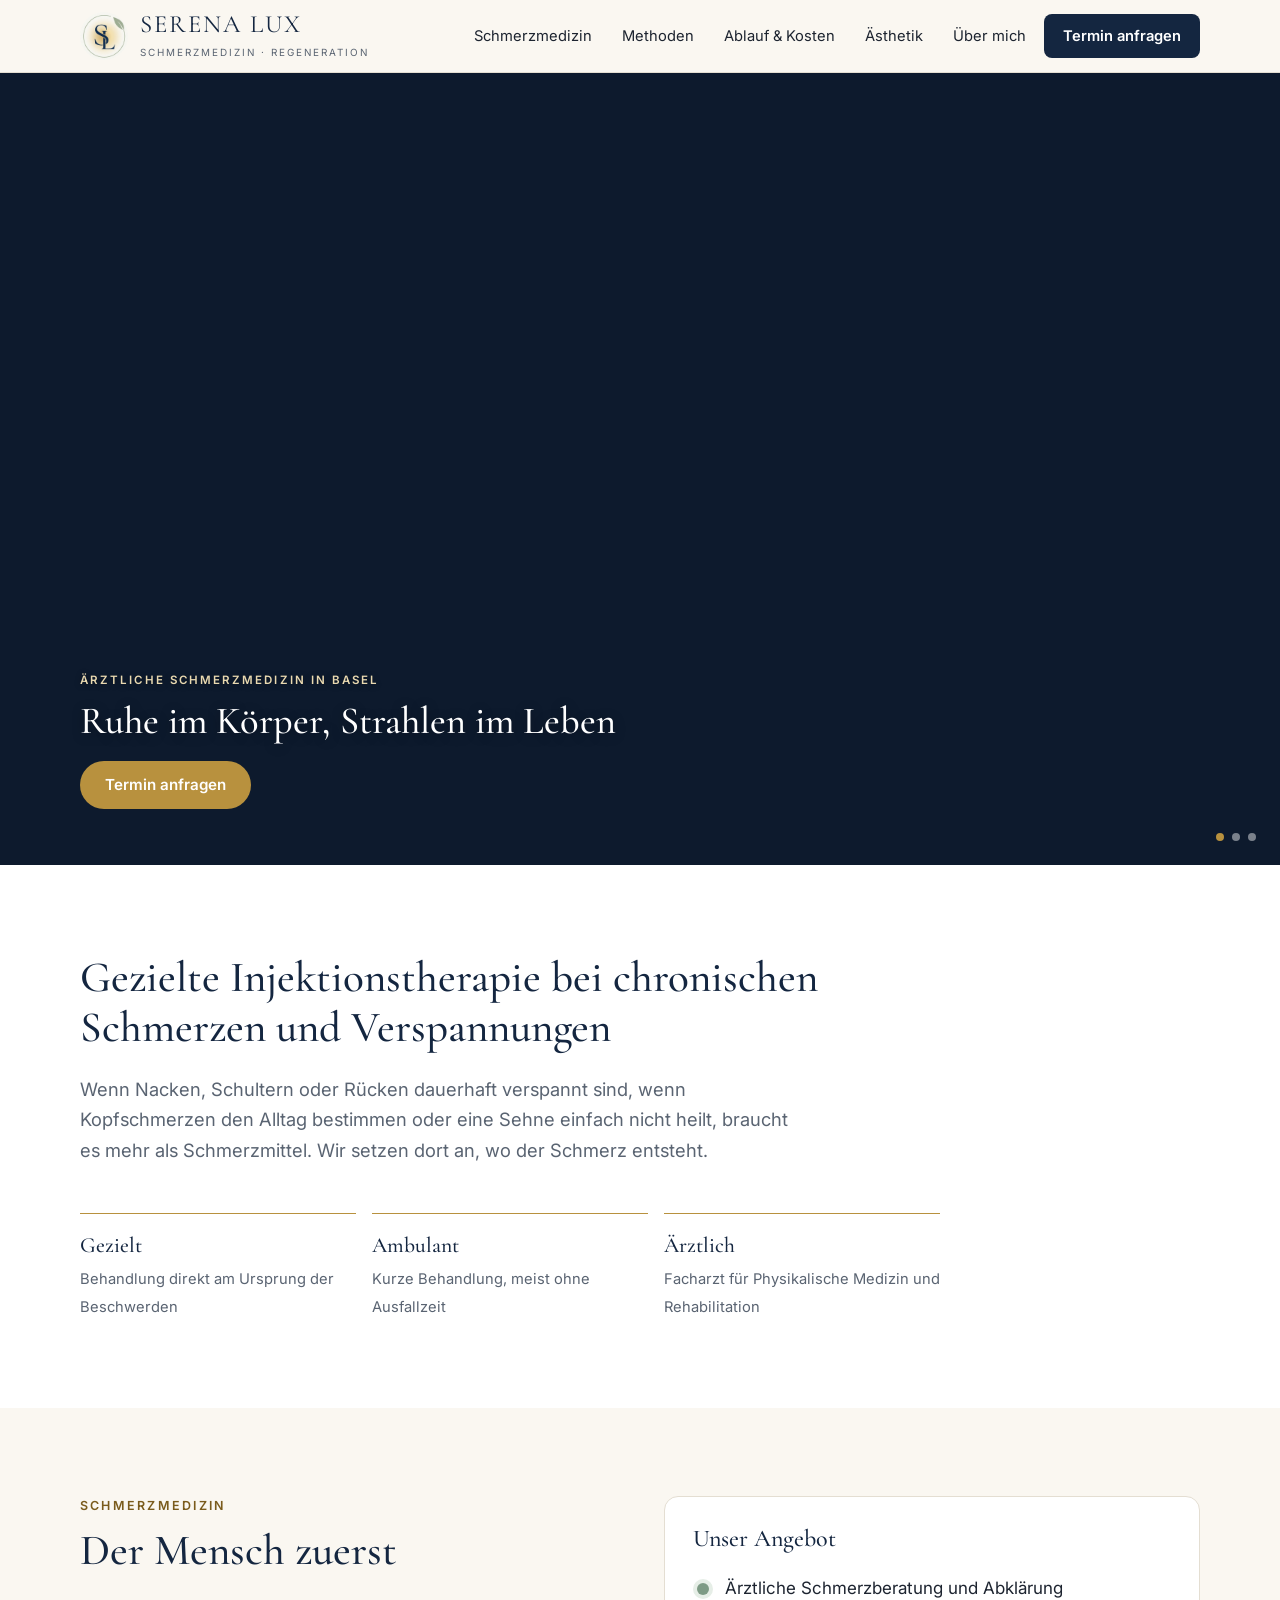
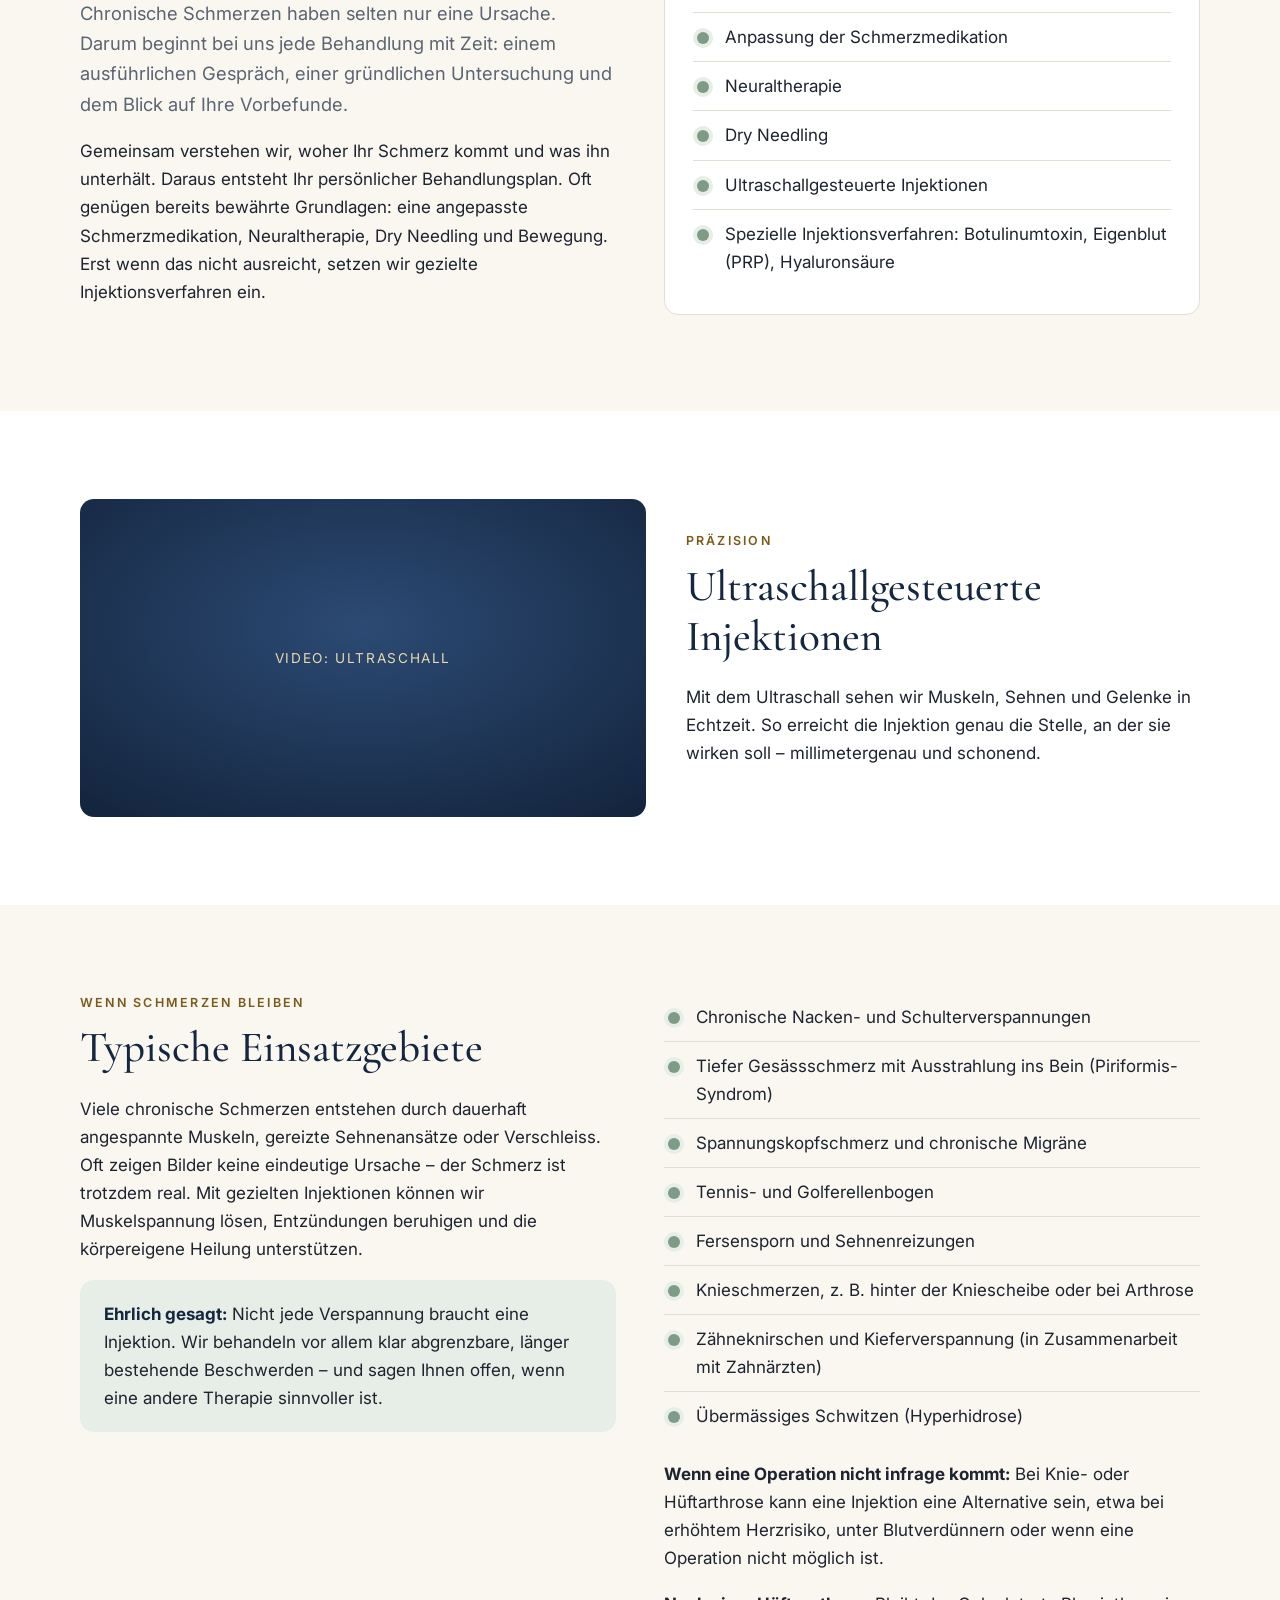
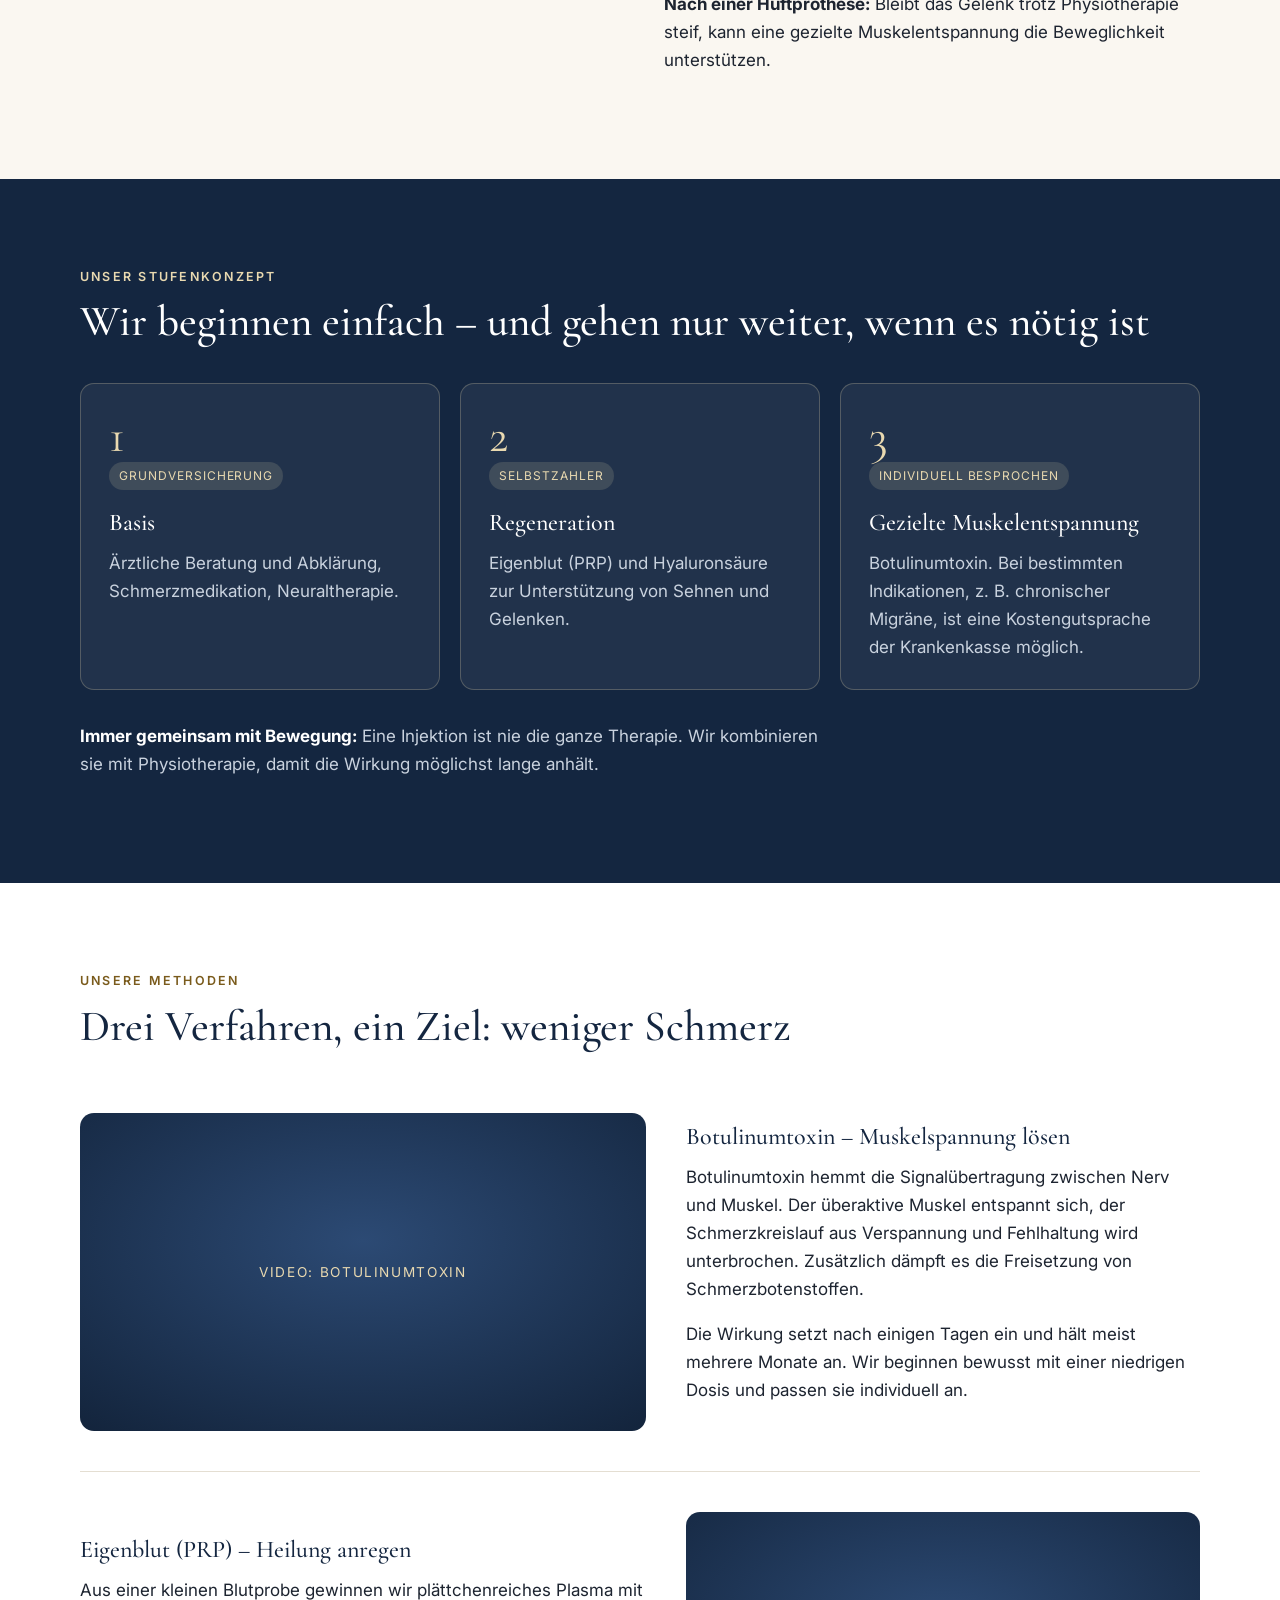
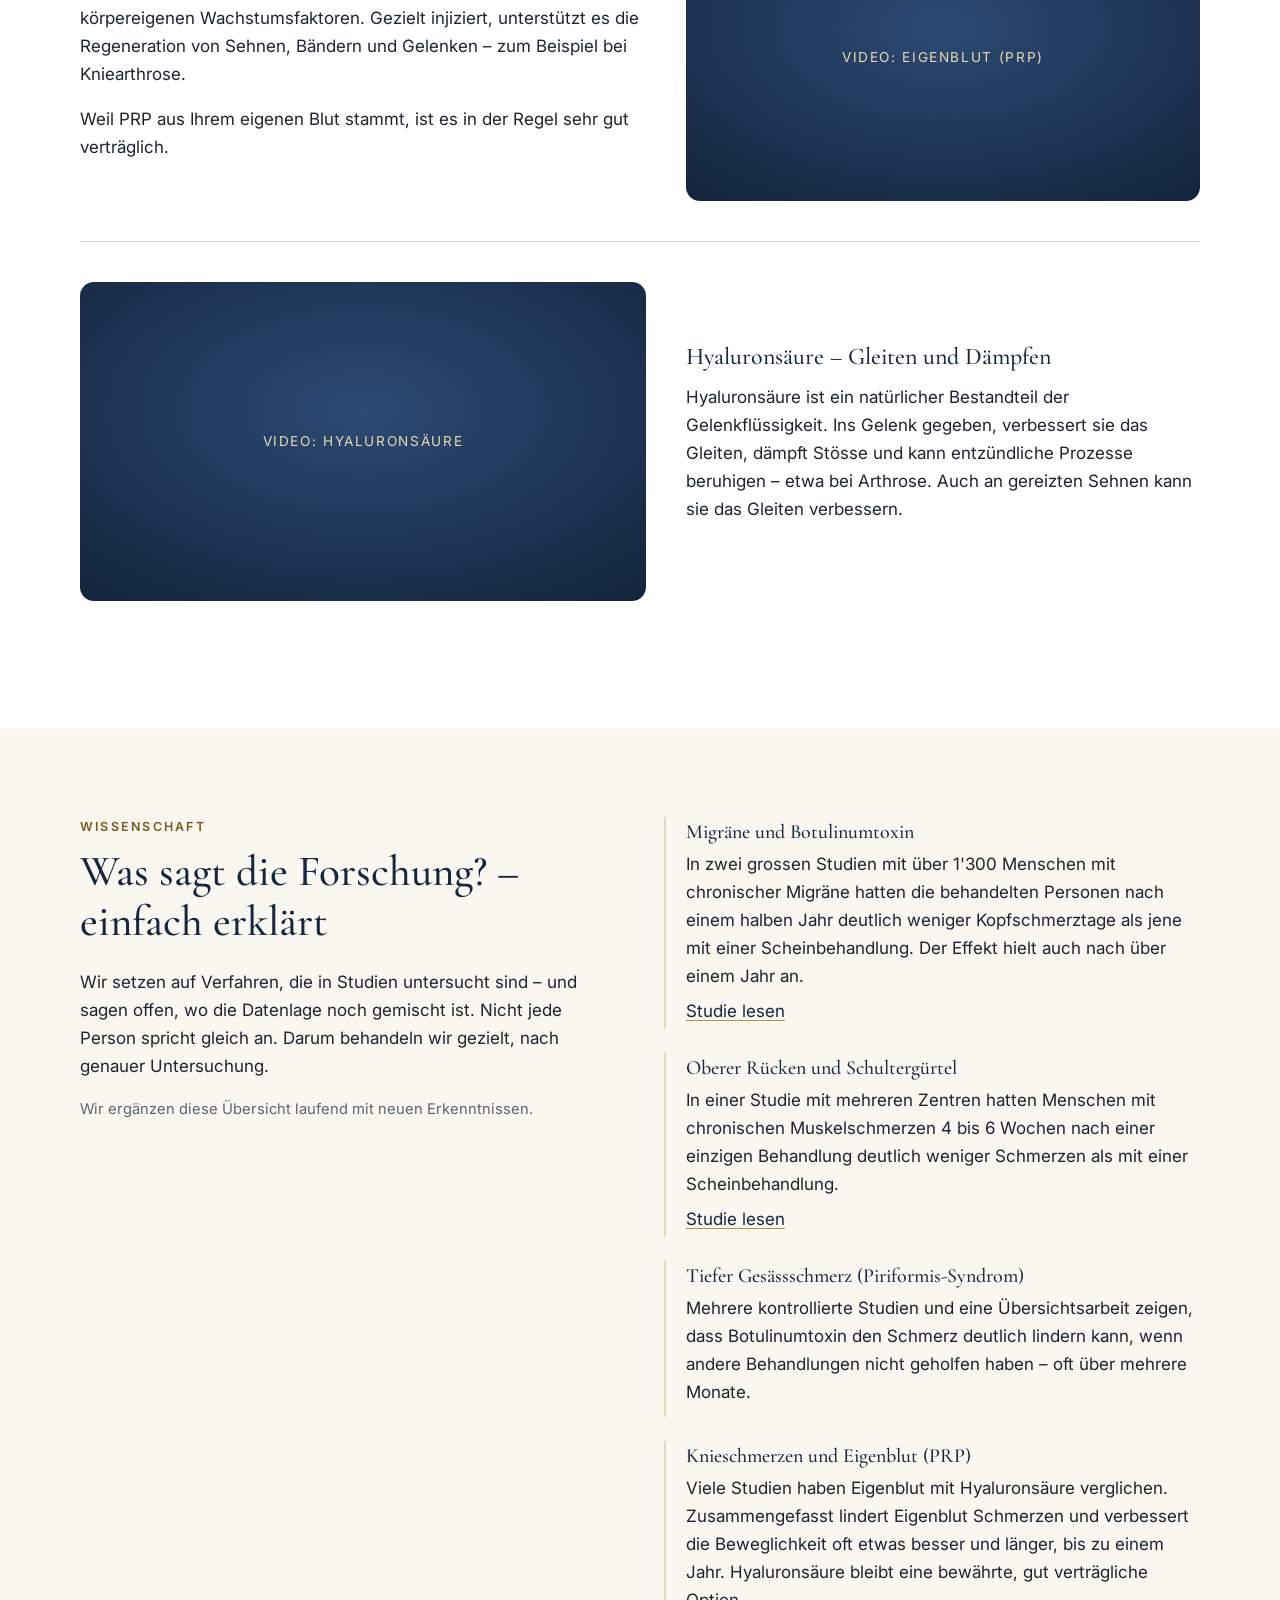
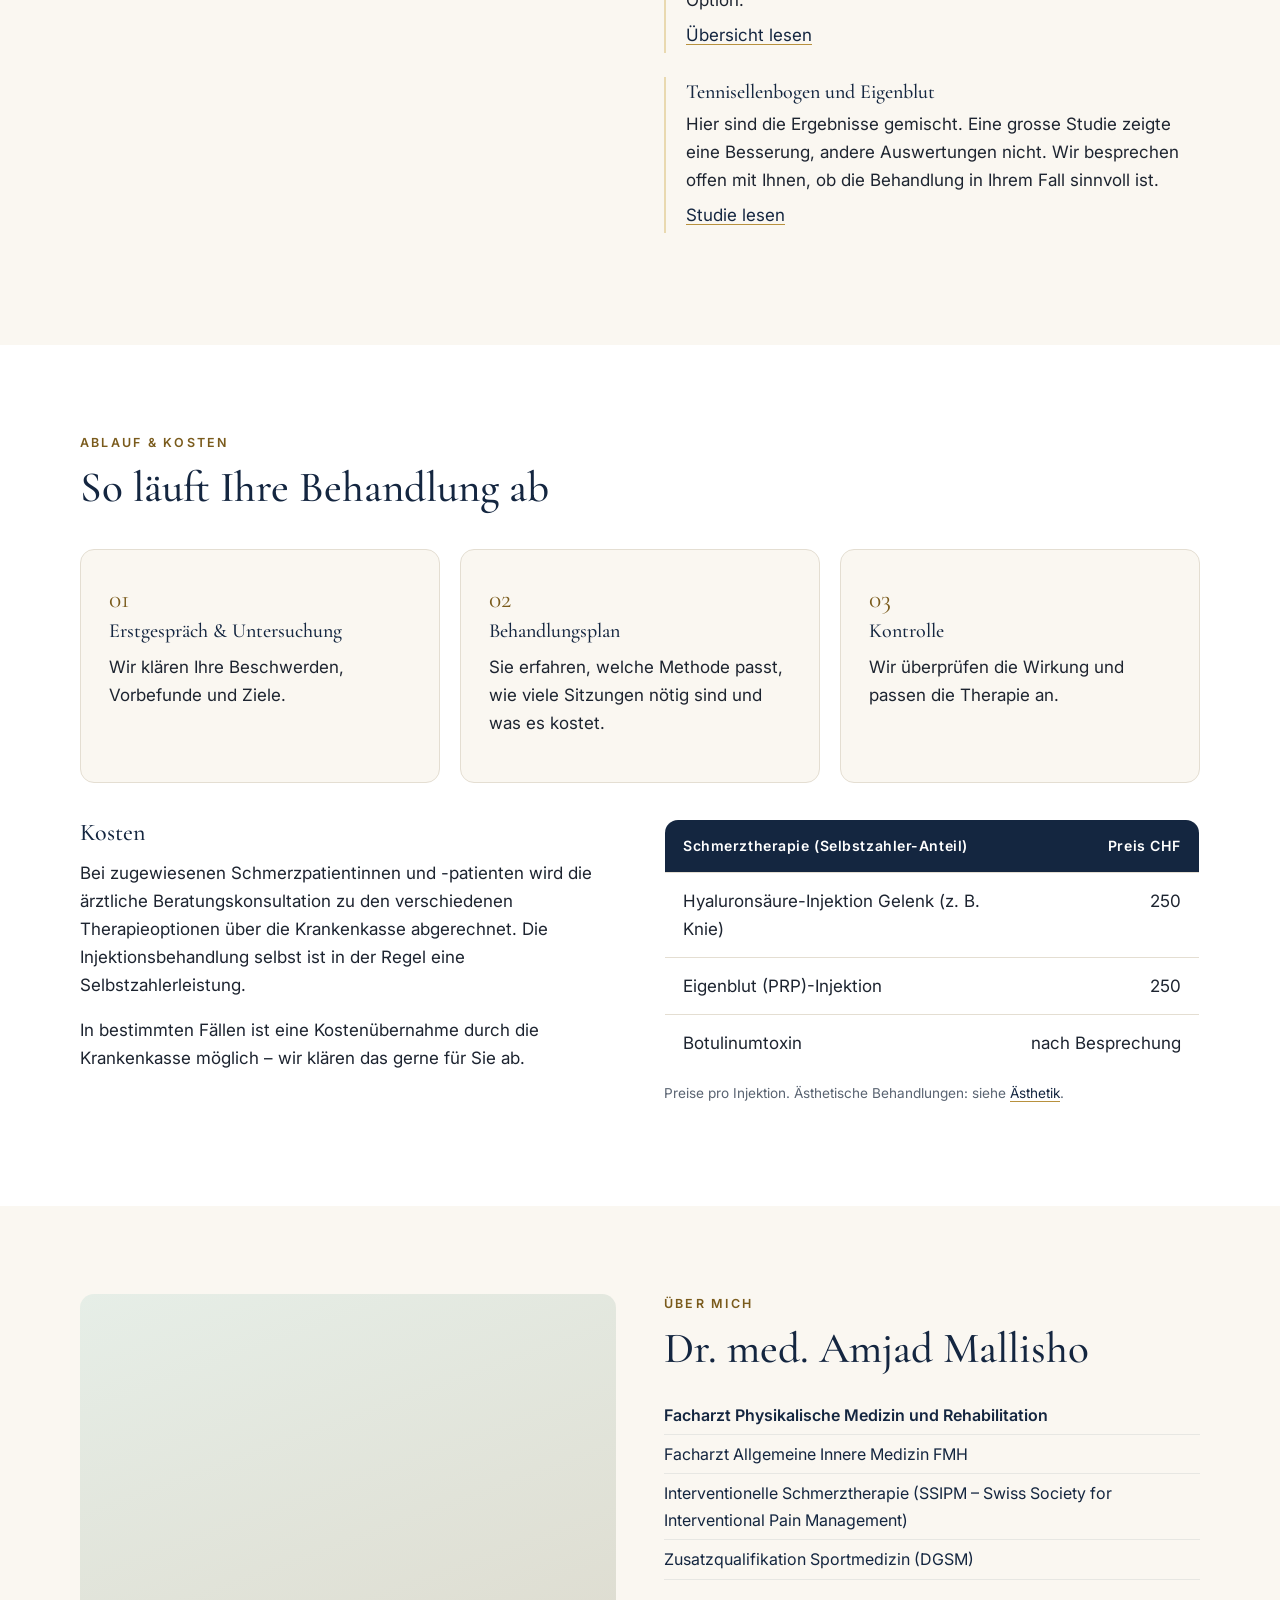
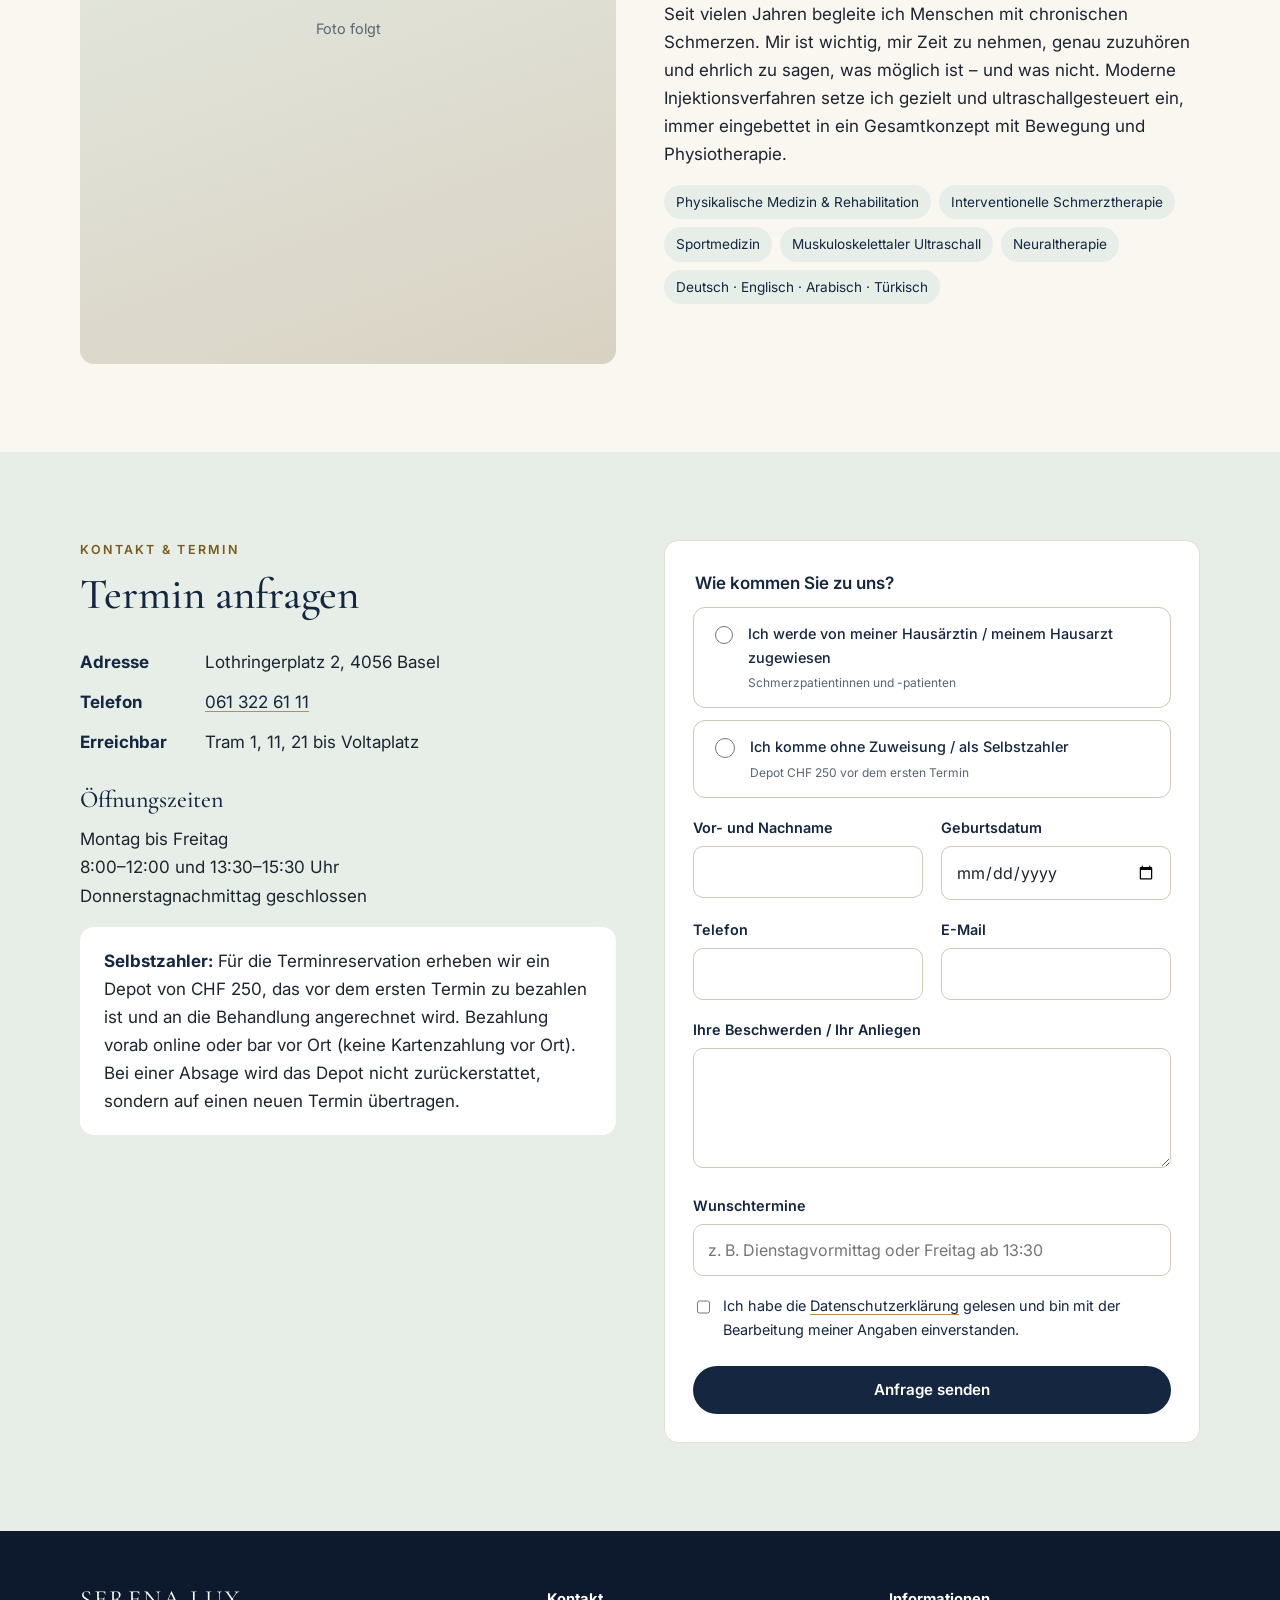
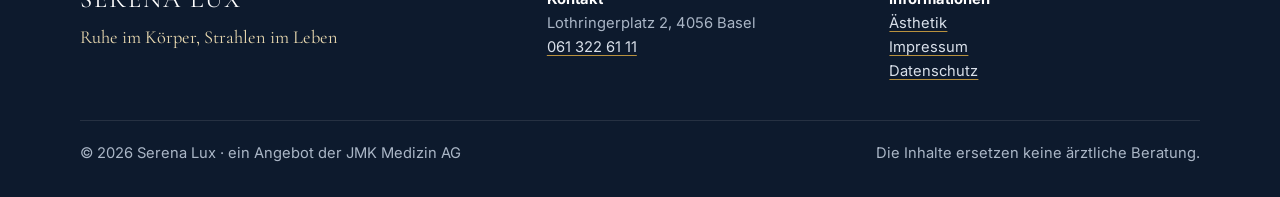
==== commit c9efd069: "Über mich: Facharzttitel PMR, AIM, SSIPM, Sportmedizin Co-Authored-By: Claude Opus 5.5 <noreply@anth" ====
--- a/index.html
+++ b/index.html
@@ -10,7 +10,7 @@
 <link rel="preconnect" href="https://fonts.googleapis.com">
 <link rel="preconnect" href="https://fonts.gstatic.com" crossorigin>
 <link href="https://fonts.googleapis.com/css2?family=Cormorant+Garamond:ital,wght@0,500;0,600;1,500&family=Inter:wght@400;500;600&display=swap" rel="stylesheet">
-<link rel="stylesheet" href="assets/css/style.css?v=5">
+<link rel="stylesheet" href="assets/css/style.css?v=6">
 </head>
 <body>
 <a class="skip" href="#main">Zum Inhalt springen</a>
@@ -60,7 +60,7 @@
     <div class="pillars">
       <div class="pillar"><strong>Gezielt</strong><span>Behandlung direkt am Ursprung der Beschwerden</span></div>
       <div class="pillar"><strong>Ambulant</strong><span>Kurze Behandlung, meist ohne Ausfallzeit</span></div>
-      <div class="pillar"><strong>Ärztlich</strong><span>Facharzt mit Schwerpunkt Schmerzmedizin</span></div>
+      <div class="pillar"><strong>Ärztlich</strong><span>Facharzt für Physikalische Medizin und Rehabilitation</span></div>
     </div>
   </div>
 </section>
@@ -289,12 +289,18 @@
     </div>
     <div>
       <span class="eyebrow">Über mich</span>
-      <h2>Amjad Mallisho</h2>
-      <p class="lead">Facharzt für Allgemeine Innere Medizin FMH mit Schwerpunkt Schmerzmedizin.</p>
+      <h2>Dr. med. Amjad Mallisho</h2>
+      <ul class="titles">
+        <li><strong>Facharzt Physikalische Medizin und Rehabilitation</strong></li>
+        <li>Facharzt Allgemeine Innere Medizin FMH</li>
+        <li>Interventionelle Schmerztherapie (SSIPM – Swiss Society for Interventional Pain Management)</li>
+        <li>Zusatzqualifikation Sportmedizin (DGSM)</li>
+      </ul>
       <p>Seit vielen Jahren begleite ich Menschen mit chronischen Schmerzen. Mir ist wichtig, mir Zeit zu nehmen, genau zuzuhören und ehrlich zu sagen, was möglich ist – und was nicht. Moderne Injektionsverfahren setze ich gezielt und ultraschallgesteuert ein, immer eingebettet in ein Gesamtkonzept mit Bewegung und Physiotherapie.</p>
       <div class="facts">
-        <span>Facharzt AIM FMH</span>
-        <span>Schmerzmedizin</span>
+        <span>Physikalische Medizin & Rehabilitation</span>
+        <span>Interventionelle Schmerztherapie</span>
+        <span>Sportmedizin</span>
         <span>Muskuloskelettaler Ultraschall</span>
         <span>Neuraltherapie</span>
         <span>Deutsch · Englisch · Arabisch · Türkisch</span>
@@ -376,6 +382,6 @@
     </div>
   </div>
 </footer>
-<script src="assets/js/main.js?v=5"></script>
+<script src="assets/js/main.js?v=6"></script>
 </body>
 </html>
--- a/assets/css/style.css
+++ b/assets/css/style.css
@@ -203,3 +203,7 @@
 .hero-videos video::-webkit-media-controls-start-playback-button,
 .hero-videos video::-webkit-media-controls-overlay-play-button{display:none!important;-webkit-appearance:none}
 .hero-videos{pointer-events:none}
+
+.titles{list-style:none;padding:0;margin:8px 0 20px;color:var(--navy)}
+.titles li{padding:6px 0;border-bottom:1px solid rgba(20,38,64,.08);font-size:1rem}
+.titles li strong{font-weight:600}
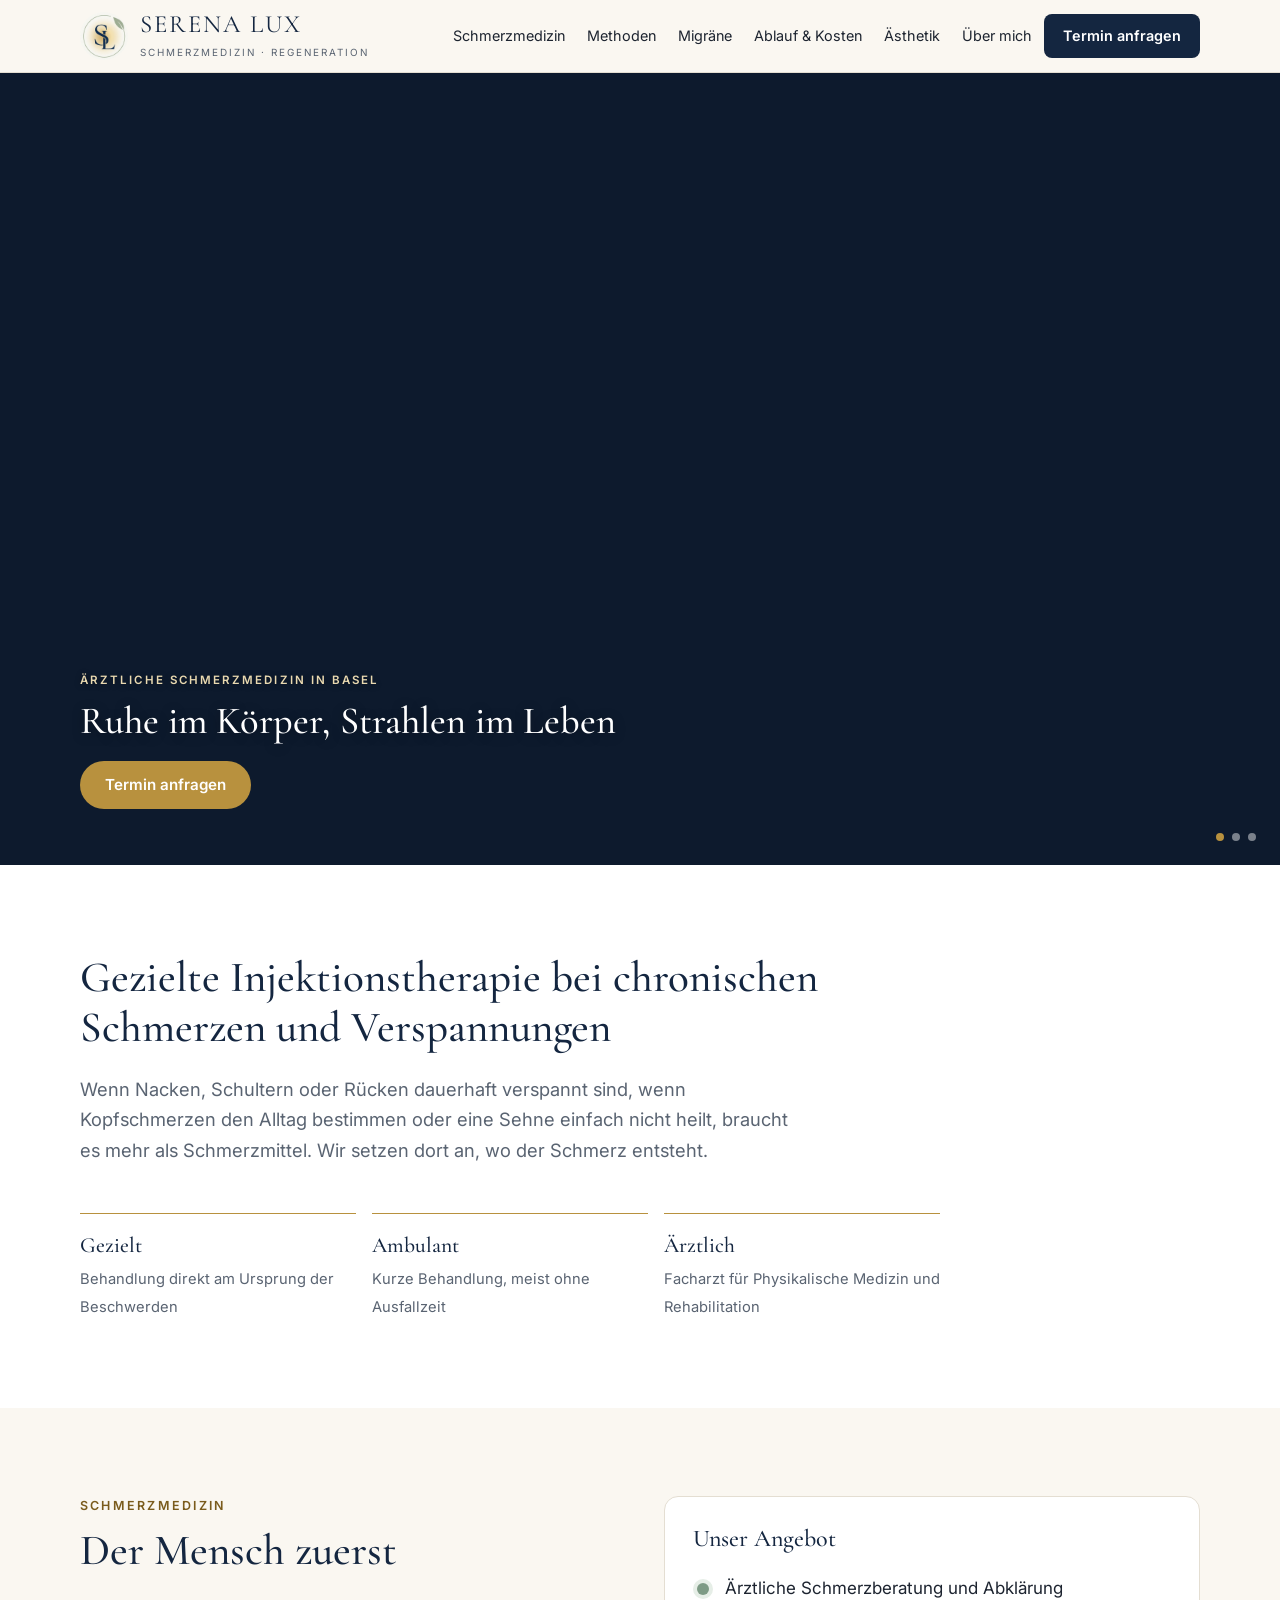
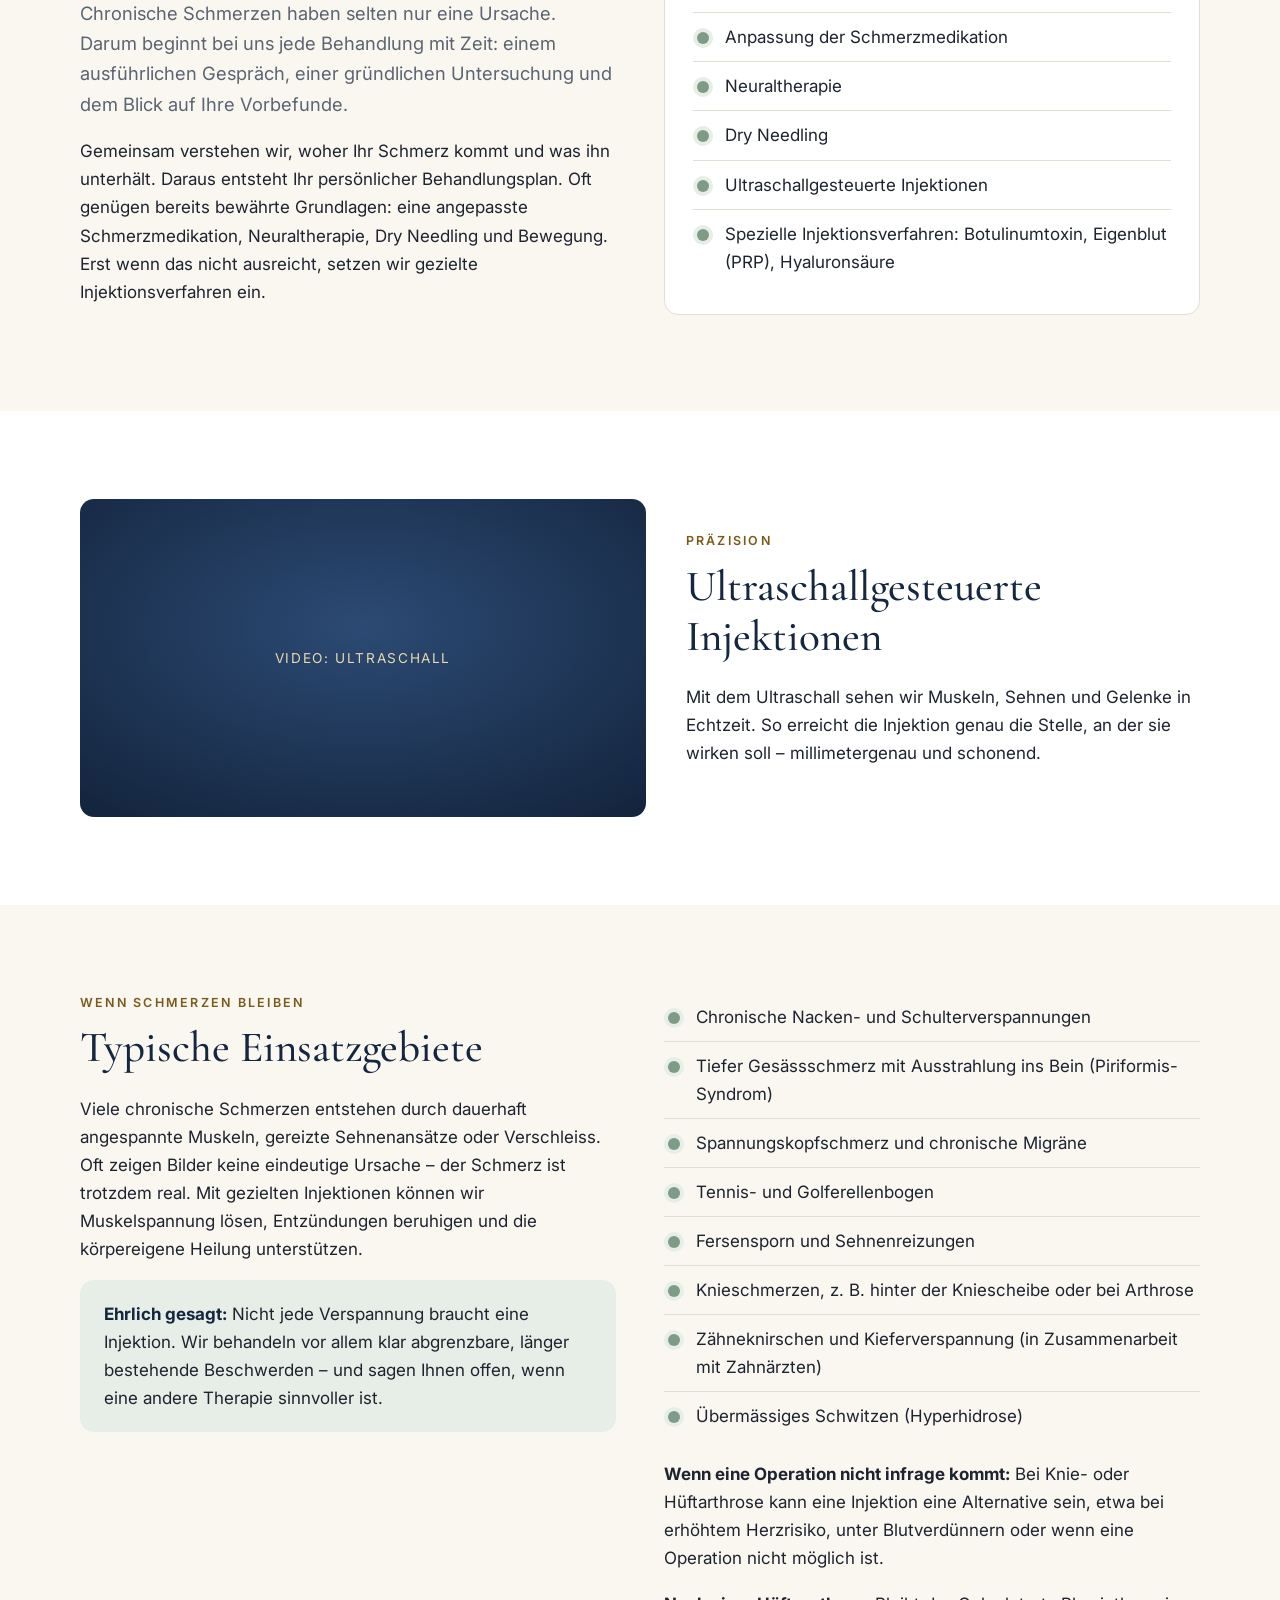
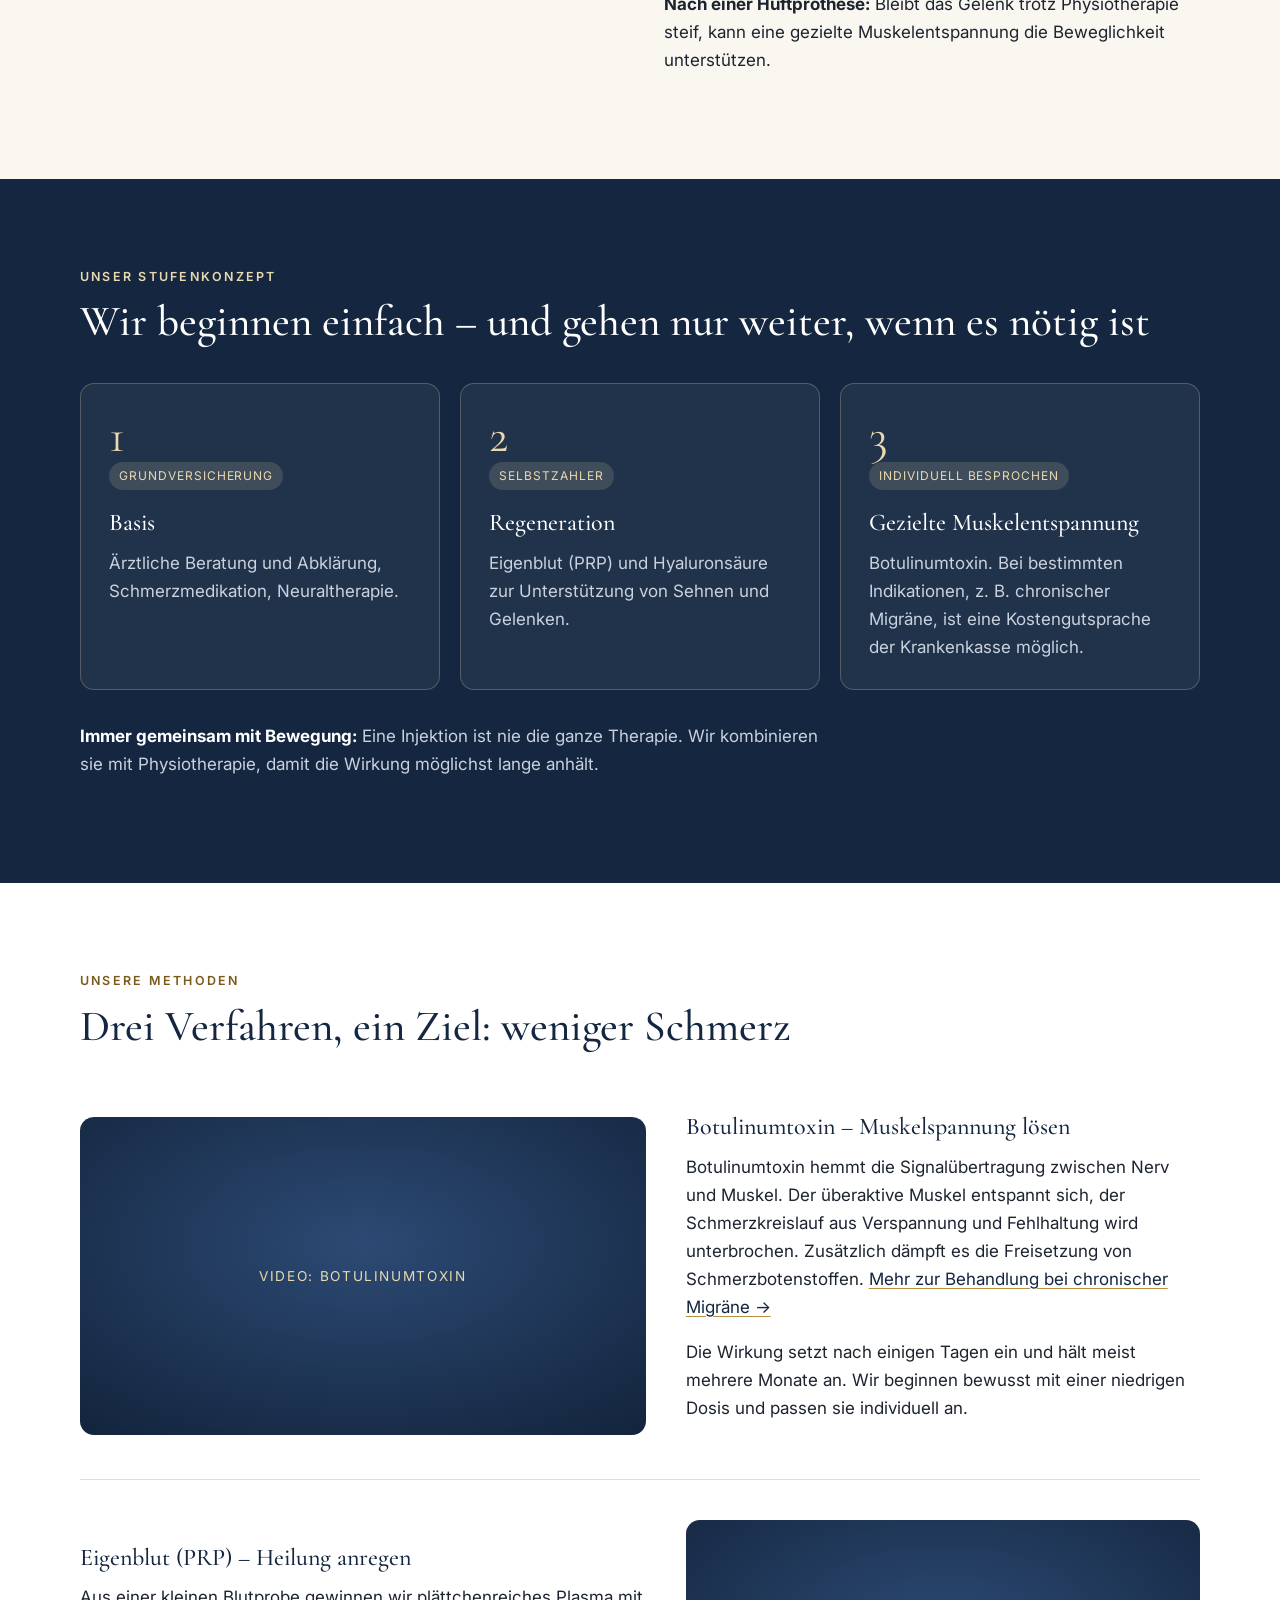
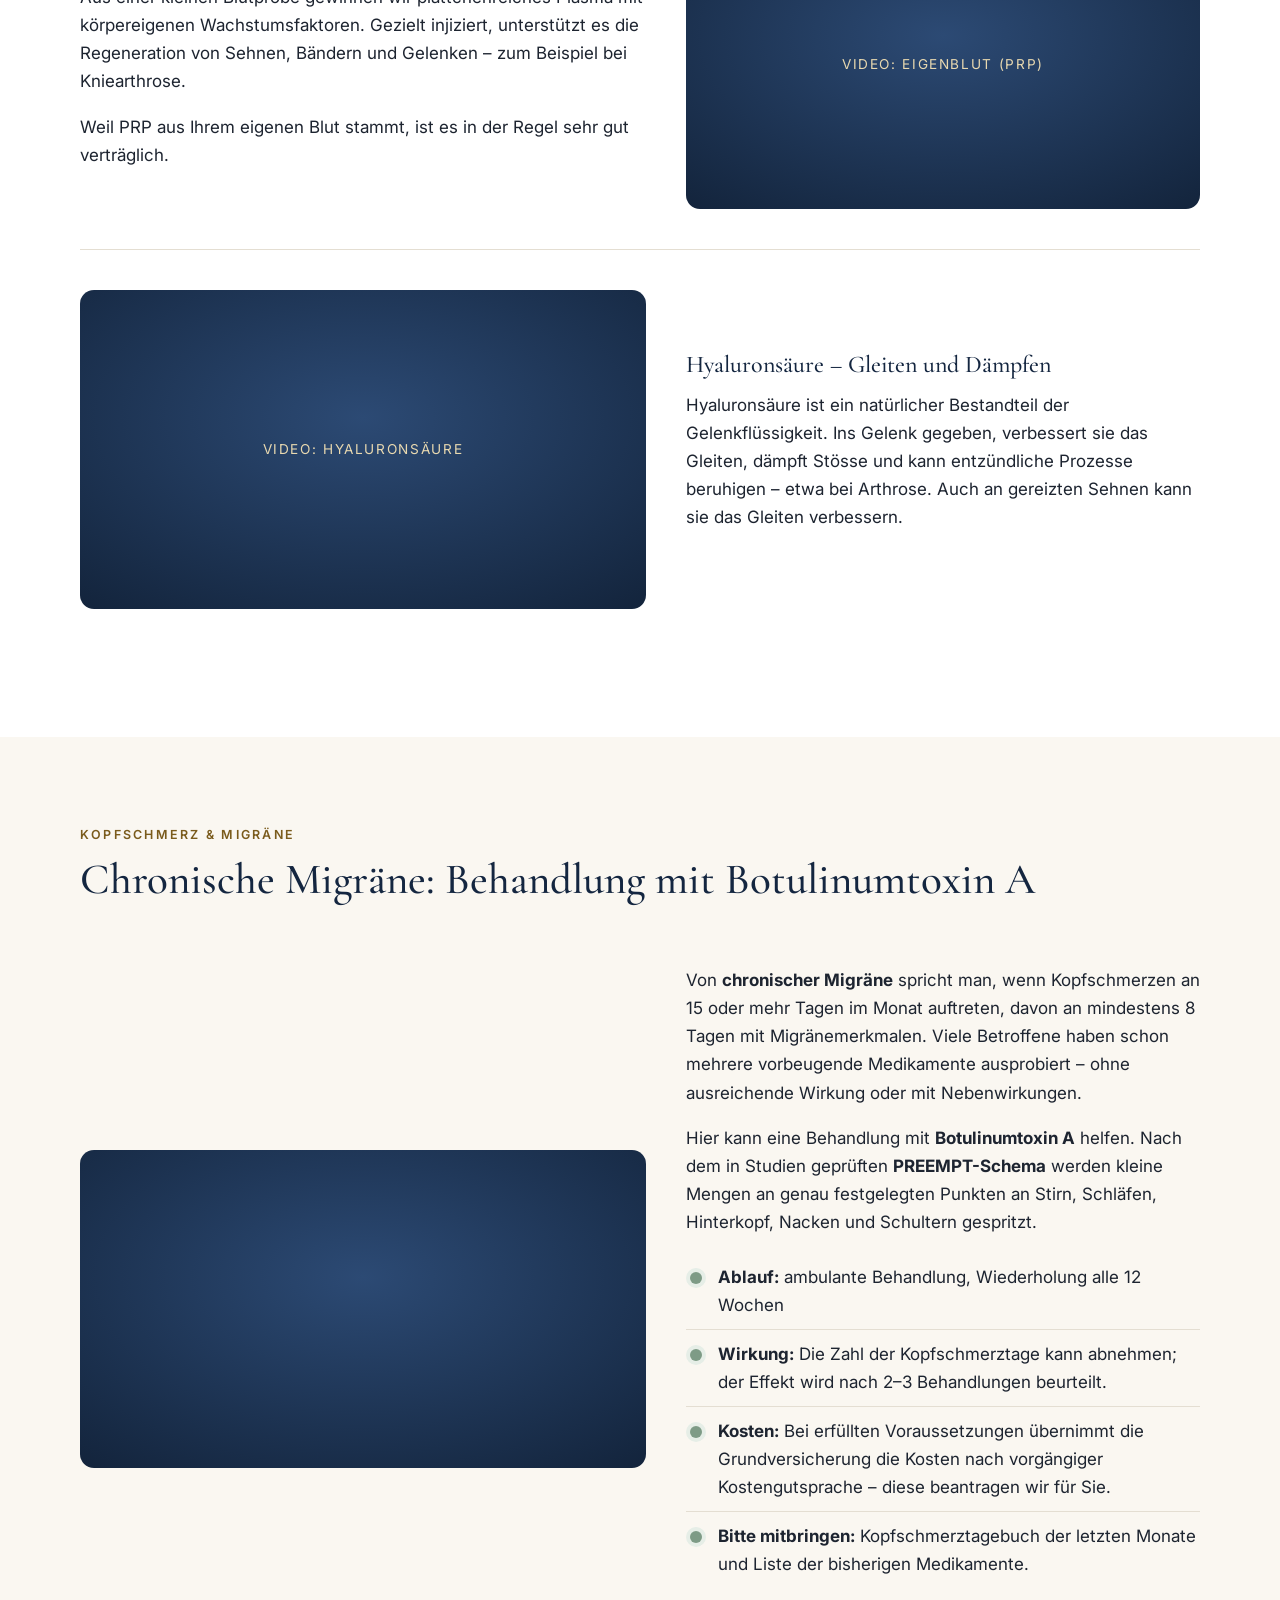
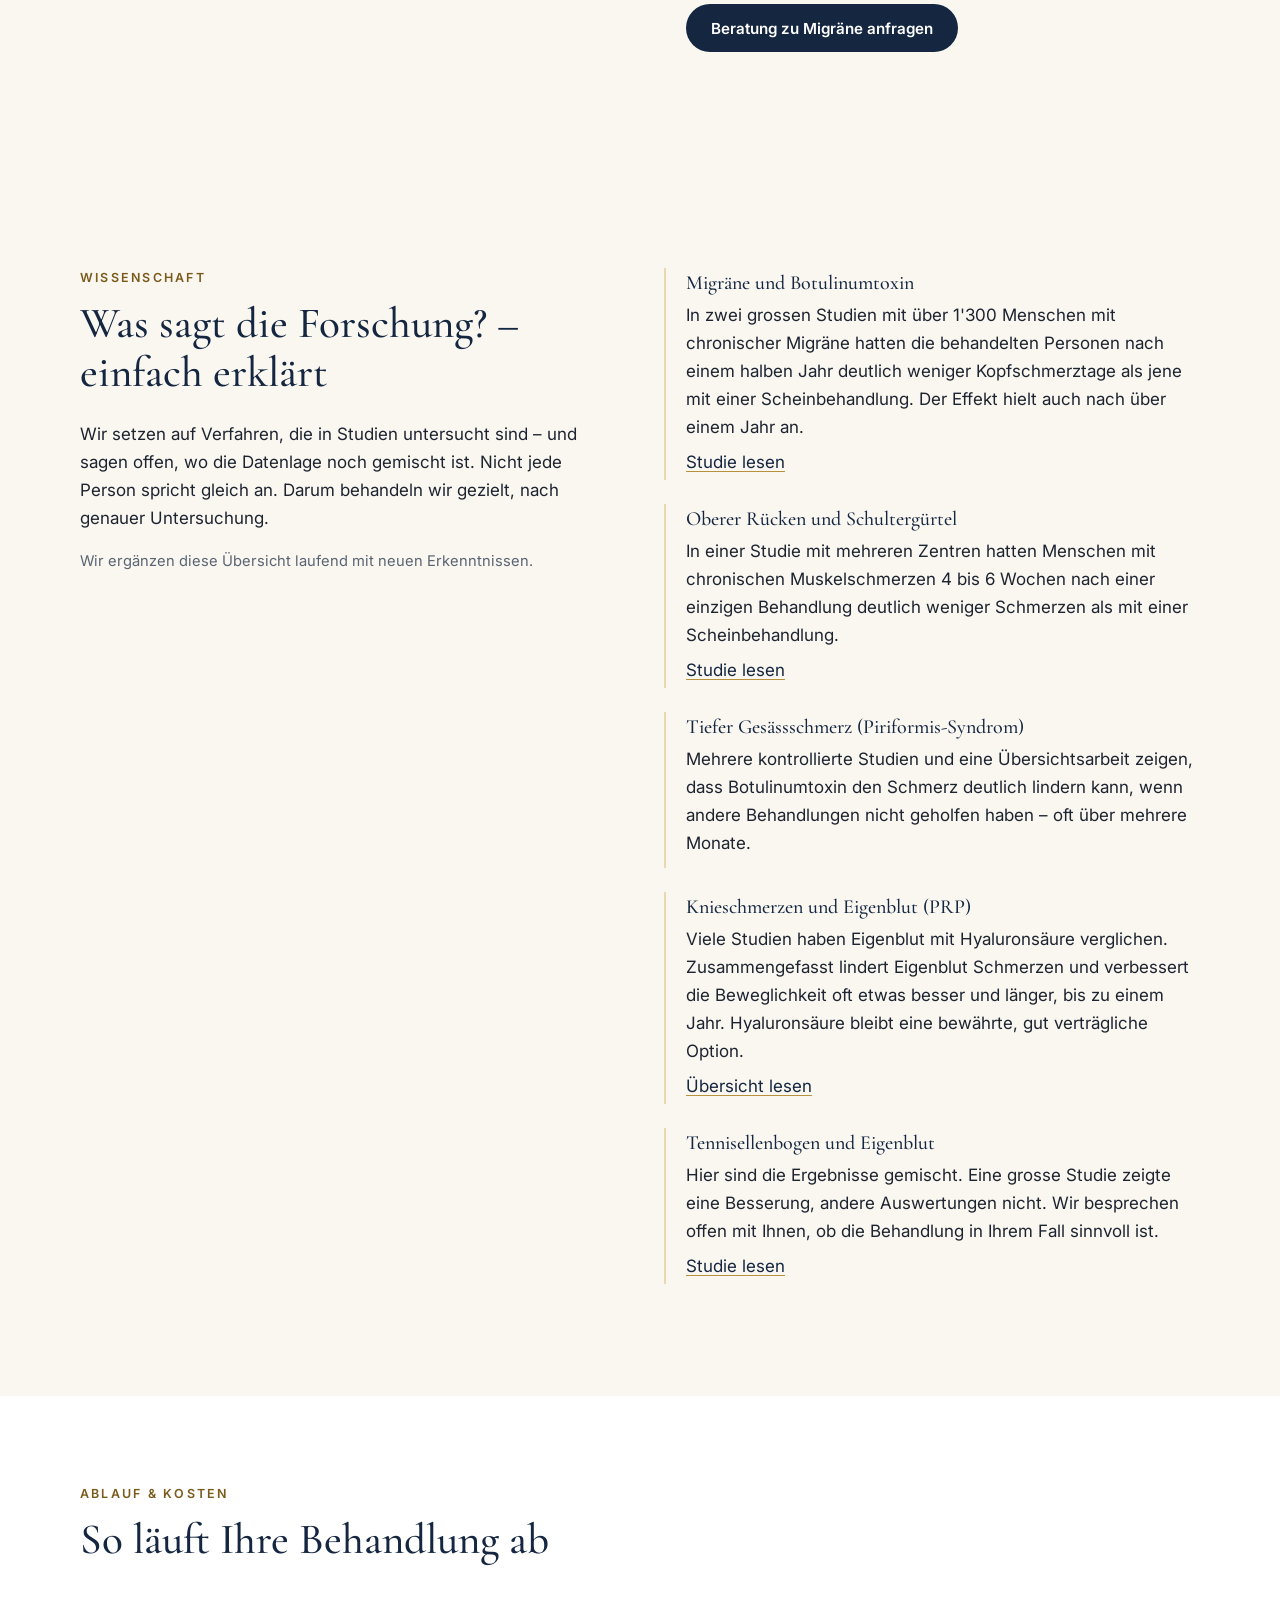
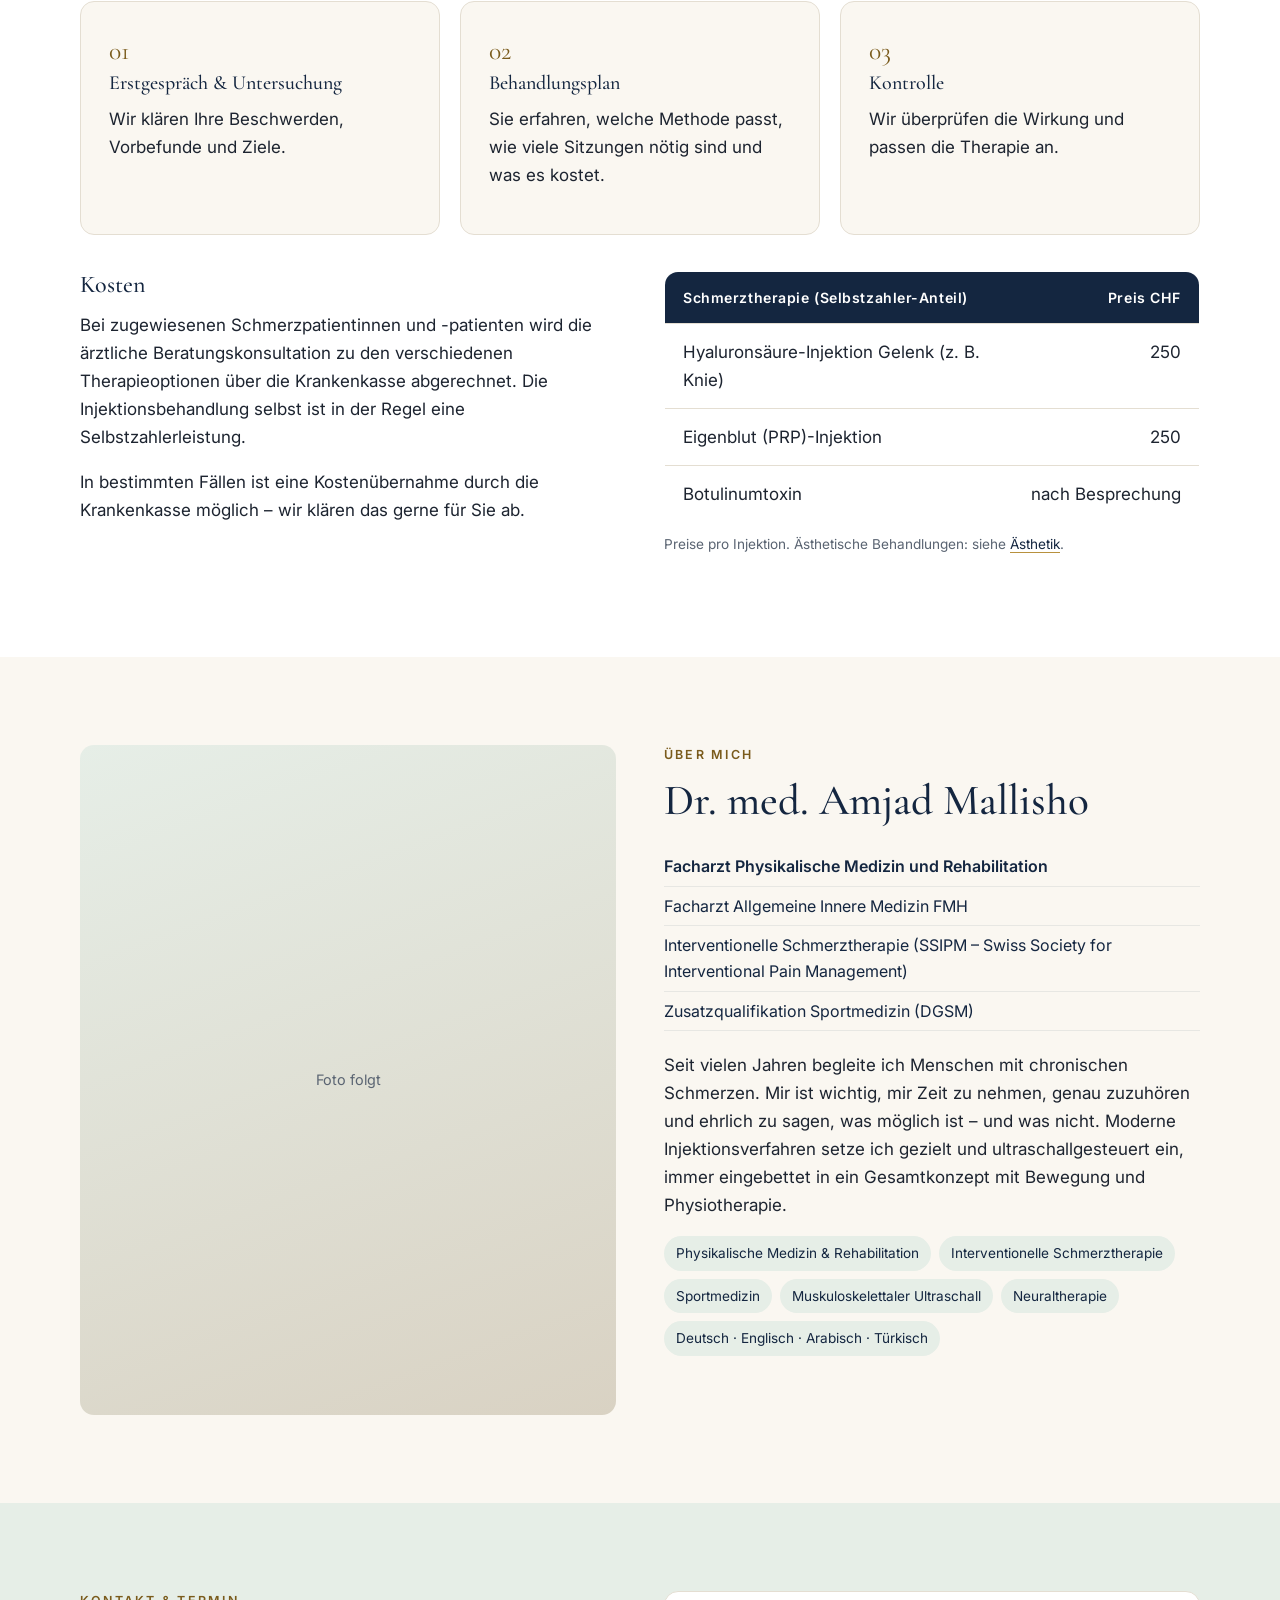
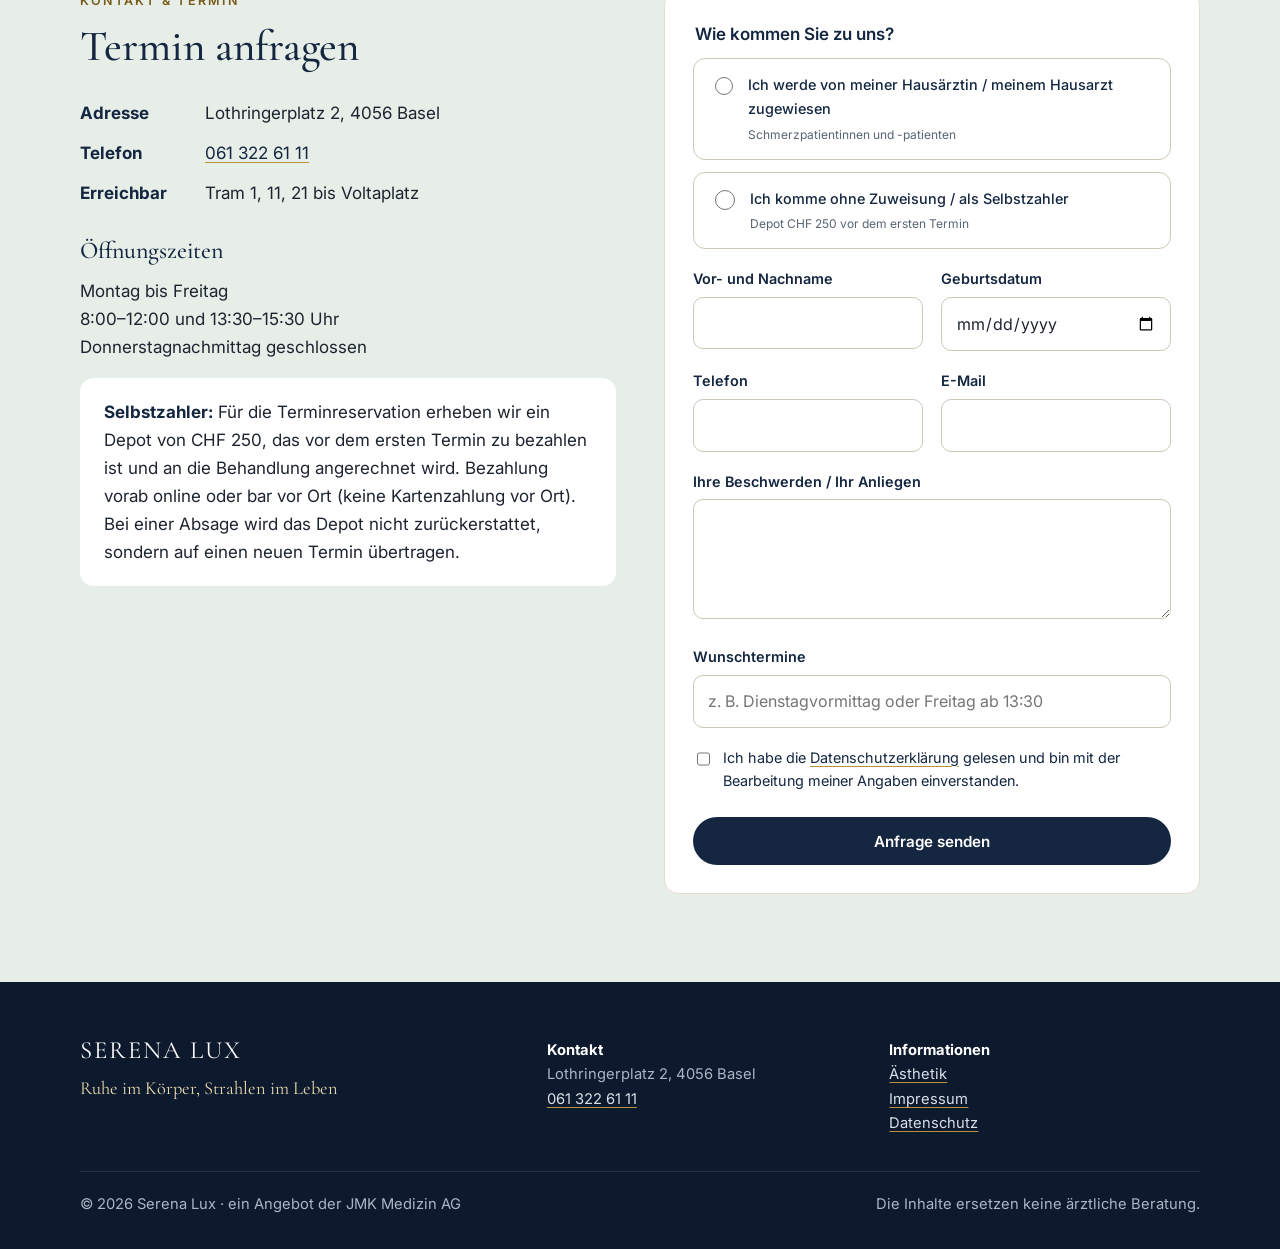
==== commit 82676fc4: "Neuer Bereich Kopfschmerz & Migräne mit Erklärfilm (PREEMPT, Sprecherin); Navigation angepasst Co-Au" ====
--- a/index.html
+++ b/index.html
@@ -10,7 +10,7 @@
 <link rel="preconnect" href="https://fonts.googleapis.com">
 <link rel="preconnect" href="https://fonts.gstatic.com" crossorigin>
 <link href="https://fonts.googleapis.com/css2?family=Cormorant+Garamond:ital,wght@0,500;0,600;1,500&family=Inter:wght@400;500;600&display=swap" rel="stylesheet">
-<link rel="stylesheet" href="assets/css/style.css?v=6">
+<link rel="stylesheet" href="assets/css/style.css?v=7">
 </head>
 <body>
 <a class="skip" href="#main">Zum Inhalt springen</a>
@@ -27,6 +27,7 @@
     <nav class="nav" id="nav" aria-label="Hauptnavigation">
       <a href="#schmerzmedizin">Schmerzmedizin</a>
       <a href="#methoden">Methoden</a>
+      <a href="#migraene">Migräne</a>
       <a href="#ablauf">Ablauf & Kosten</a>
       <a href="aesthetik.html">Ästhetik</a>
       <a href="#ueber-mich">Über mich</a>
@@ -177,7 +178,7 @@
       </div>
       <div>
         <h3>Botulinumtoxin – Muskelspannung lösen</h3>
-        <p>Botulinumtoxin hemmt die Signalübertragung zwischen Nerv und Muskel. Der überaktive Muskel entspannt sich, der Schmerzkreislauf aus Verspannung und Fehlhaltung wird unterbrochen. Zusätzlich dämpft es die Freisetzung von Schmerzbotenstoffen.</p>
+        <p>Botulinumtoxin hemmt die Signalübertragung zwischen Nerv und Muskel. Der überaktive Muskel entspannt sich, der Schmerzkreislauf aus Verspannung und Fehlhaltung wird unterbrochen. Zusätzlich dämpft es die Freisetzung von Schmerzbotenstoffen. <a href="#migraene">Mehr zur Behandlung bei chronischer Migräne →</a></p>
         <p>Die Wirkung setzt nach einigen Tagen ein und hält meist mehrere Monate an. Wir beginnen bewusst mit einer niedrigen Dosis und passen sie individuell an.</p>
       </div>
     </div>
@@ -206,6 +207,32 @@
       <div>
         <h3>Hyaluronsäure – Gleiten und Dämpfen</h3>
         <p>Hyaluronsäure ist ein natürlicher Bestandteil der Gelenkflüssigkeit. Ins Gelenk gegeben, verbessert sie das Gleiten, dämpft Stösse und kann entzündliche Prozesse beruhigen – etwa bei Arthrose. Auch an gereizten Sehnen kann sie das Gleiten verbessern.</p>
+      </div>
+    </div>
+  </div>
+</section>
+
+<!-- ===== Kopfschmerz & Migräne ===== -->
+<section class="section" id="migraene">
+  <div class="container">
+    <span class="eyebrow">Kopfschmerz &amp; Migräne</span>
+    <h2>Chronische Migräne: Behandlung mit Botulinumtoxin A</h2>
+    <div class="method">
+      <div class="media media--film">
+        <video controls playsinline preload="metadata" poster="assets/img/migraene-poster.jpg" aria-label="Erklärfilm: chronische Migräne und Behandlung nach dem PREEMPT-Schema">
+          <source src="assets/video/migraene.mp4" type="video/mp4">
+        </video>
+      </div>
+      <div>
+        <p>Von <strong>chronischer Migräne</strong> spricht man, wenn Kopfschmerzen an 15 oder mehr Tagen im Monat auftreten, davon an mindestens 8 Tagen mit Migränemerkmalen. Viele Betroffene haben schon mehrere vorbeugende Medikamente ausprobiert – ohne ausreichende Wirkung oder mit Nebenwirkungen.</p>
+        <p>Hier kann eine Behandlung mit <strong>Botulinumtoxin A</strong> helfen. Nach dem in Studien geprüften <strong>PREEMPT-Schema</strong> werden kleine Mengen an genau festgelegten Punkten an Stirn, Schläfen, Hinterkopf, Nacken und Schultern gespritzt.</p>
+        <ul class="check-list">
+          <li><strong>Ablauf:</strong> ambulante Behandlung, Wiederholung alle 12 Wochen</li>
+          <li><strong>Wirkung:</strong> Die Zahl der Kopfschmerztage kann abnehmen; der Effekt wird nach 2–3 Behandlungen beurteilt.</li>
+          <li><strong>Kosten:</strong> Bei erfüllten Voraussetzungen übernimmt die Grundversicherung die Kosten nach vorgängiger Kostengutsprache – diese beantragen wir für Sie.</li>
+          <li><strong>Bitte mitbringen:</strong> Kopfschmerztagebuch der letzten Monate und Liste der bisherigen Medikamente.</li>
+        </ul>
+        <a class="btn btn--primary" href="#termin" style="margin-top:16px">Beratung zu Migräne anfragen</a>
       </div>
     </div>
   </div>
@@ -382,6 +409,6 @@
     </div>
   </div>
 </footer>
-<script src="assets/js/main.js?v=6"></script>
+<script src="assets/js/main.js?v=7"></script>
 </body>
 </html>
--- a/assets/css/style.css
+++ b/assets/css/style.css
@@ -49,8 +49,8 @@
 .brand img{width:48px;height:48px;border-radius:50%}
 .brand-name{font-family:var(--serif);font-size:1.55rem;letter-spacing:.08em;line-height:1}
 .brand-sub{display:block;font-family:var(--sans);font-size:.62rem;letter-spacing:.2em;text-transform:uppercase;color:var(--muted);margin-top:4px}
-.nav{display:flex;align-items:center;gap:6px;flex-wrap:wrap}
-.nav a{text-decoration:none;font-size:.92rem;color:var(--ink);padding:10px 12px;border-radius:8px}
+.nav{display:flex;align-items:center;gap:2px;flex-wrap:nowrap}
+.nav a{text-decoration:none;font-size:.9rem;color:var(--ink);padding:10px 10px;border-radius:8px;white-space:nowrap}
 .nav a:hover{background:var(--sage-soft);color:var(--navy)}
 .nav-toggle{display:none;background:none;border:1px solid var(--line);border-radius:10px;width:46px;height:46px;cursor:pointer;color:var(--navy)}
 .btn{display:inline-flex;align-items:center;justify-content:center;gap:8px;min-height:48px;padding:0 24px;border-radius:999px;font-weight:600;font-size:.95rem;text-decoration:none;border:1px solid transparent;cursor:pointer;font-family:var(--sans)}
@@ -63,7 +63,7 @@
 .nav .btn{padding:0 18px;min-height:44px;color:#fff}
 .nav .btn:hover{background:var(--navy-2);color:#fff}
 
-@media (max-width:900px){
+@media (max-width:1180px){
   .nav-toggle{display:inline-flex;align-items:center;justify-content:center}
   .nav{display:none;position:absolute;left:0;right:0;top:72px;background:var(--ivory);flex-direction:column;align-items:stretch;padding:12px 20px 20px;border-bottom:1px solid var(--line)}
   .nav.open{display:flex}
@@ -207,3 +207,8 @@
 .titles{list-style:none;padding:0;margin:8px 0 20px;color:var(--navy)}
 .titles li{padding:6px 0;border-bottom:1px solid rgba(20,38,64,.08);font-size:1rem}
 .titles li strong{font-weight:600}
+
+.media--film video{object-fit:contain;background:#0b1626}
+#migraene .method{align-items:center}
+
+.brand-sub{white-space:nowrap}
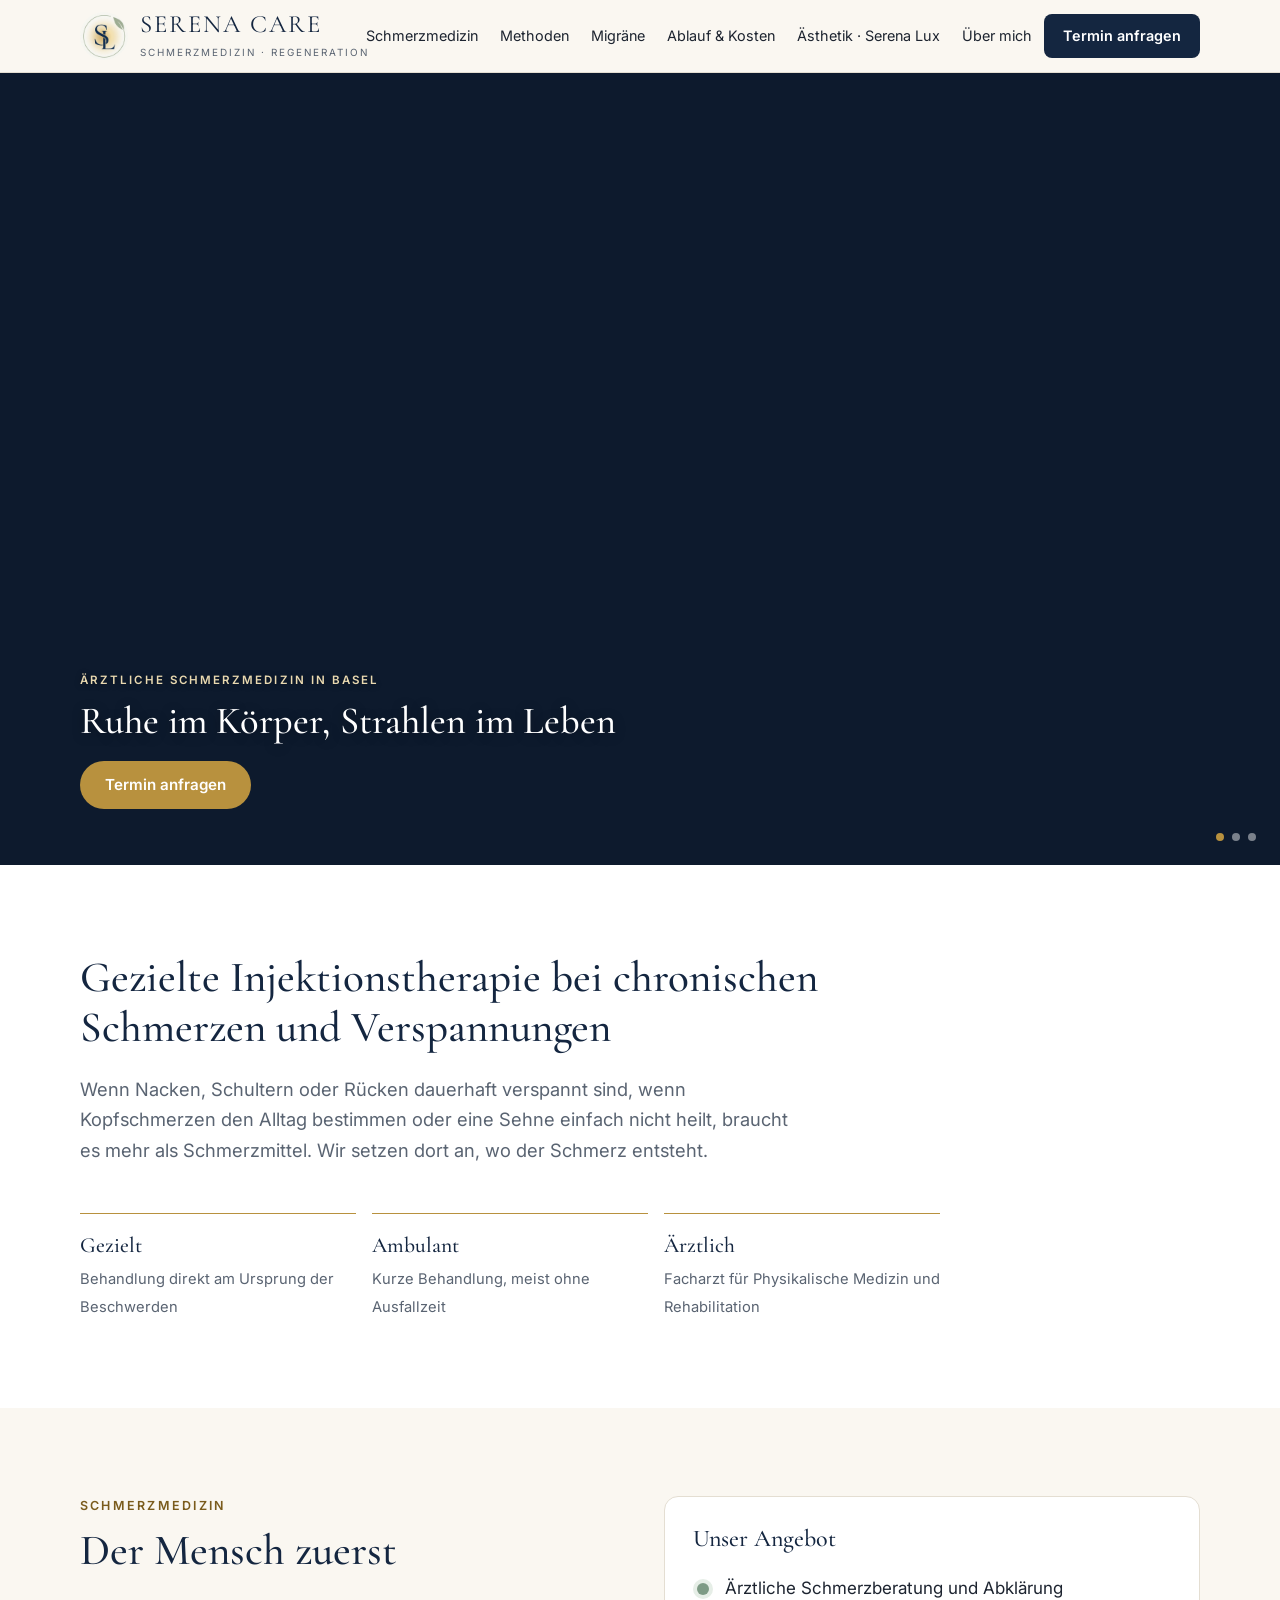
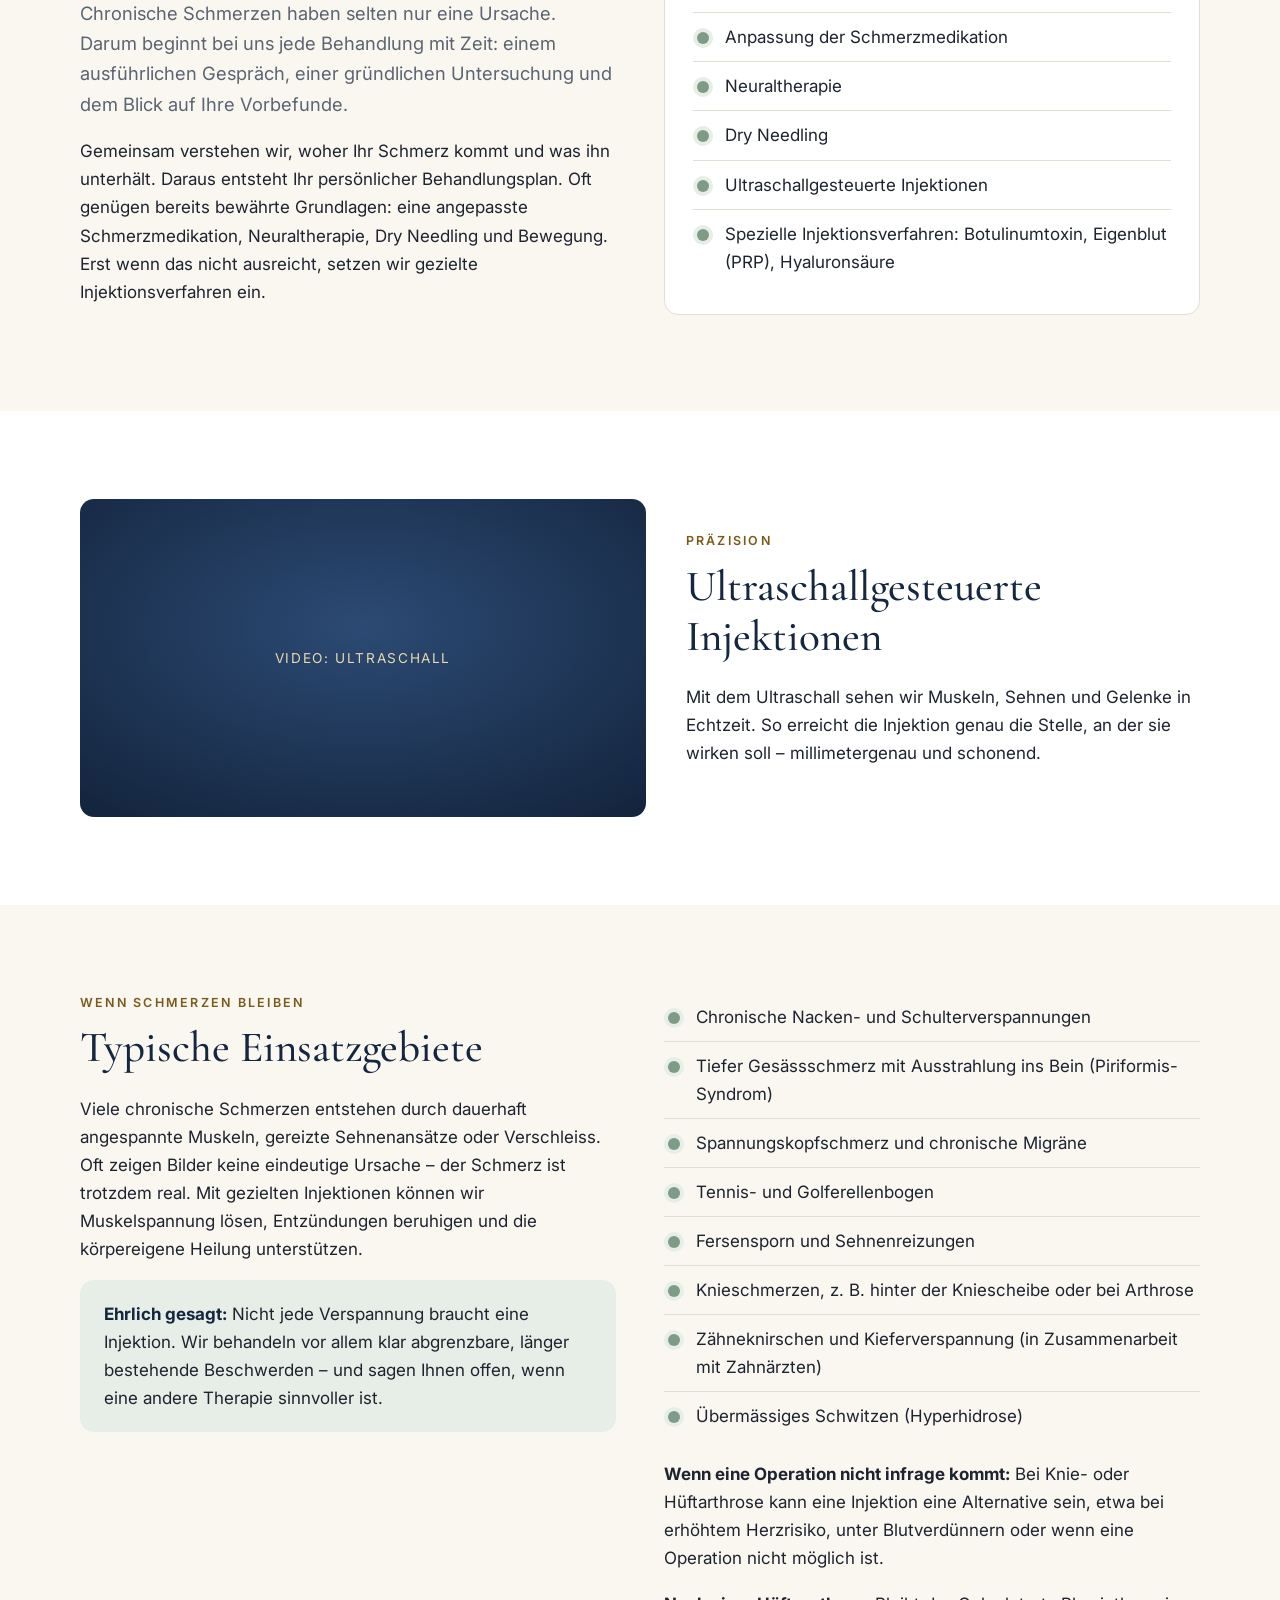
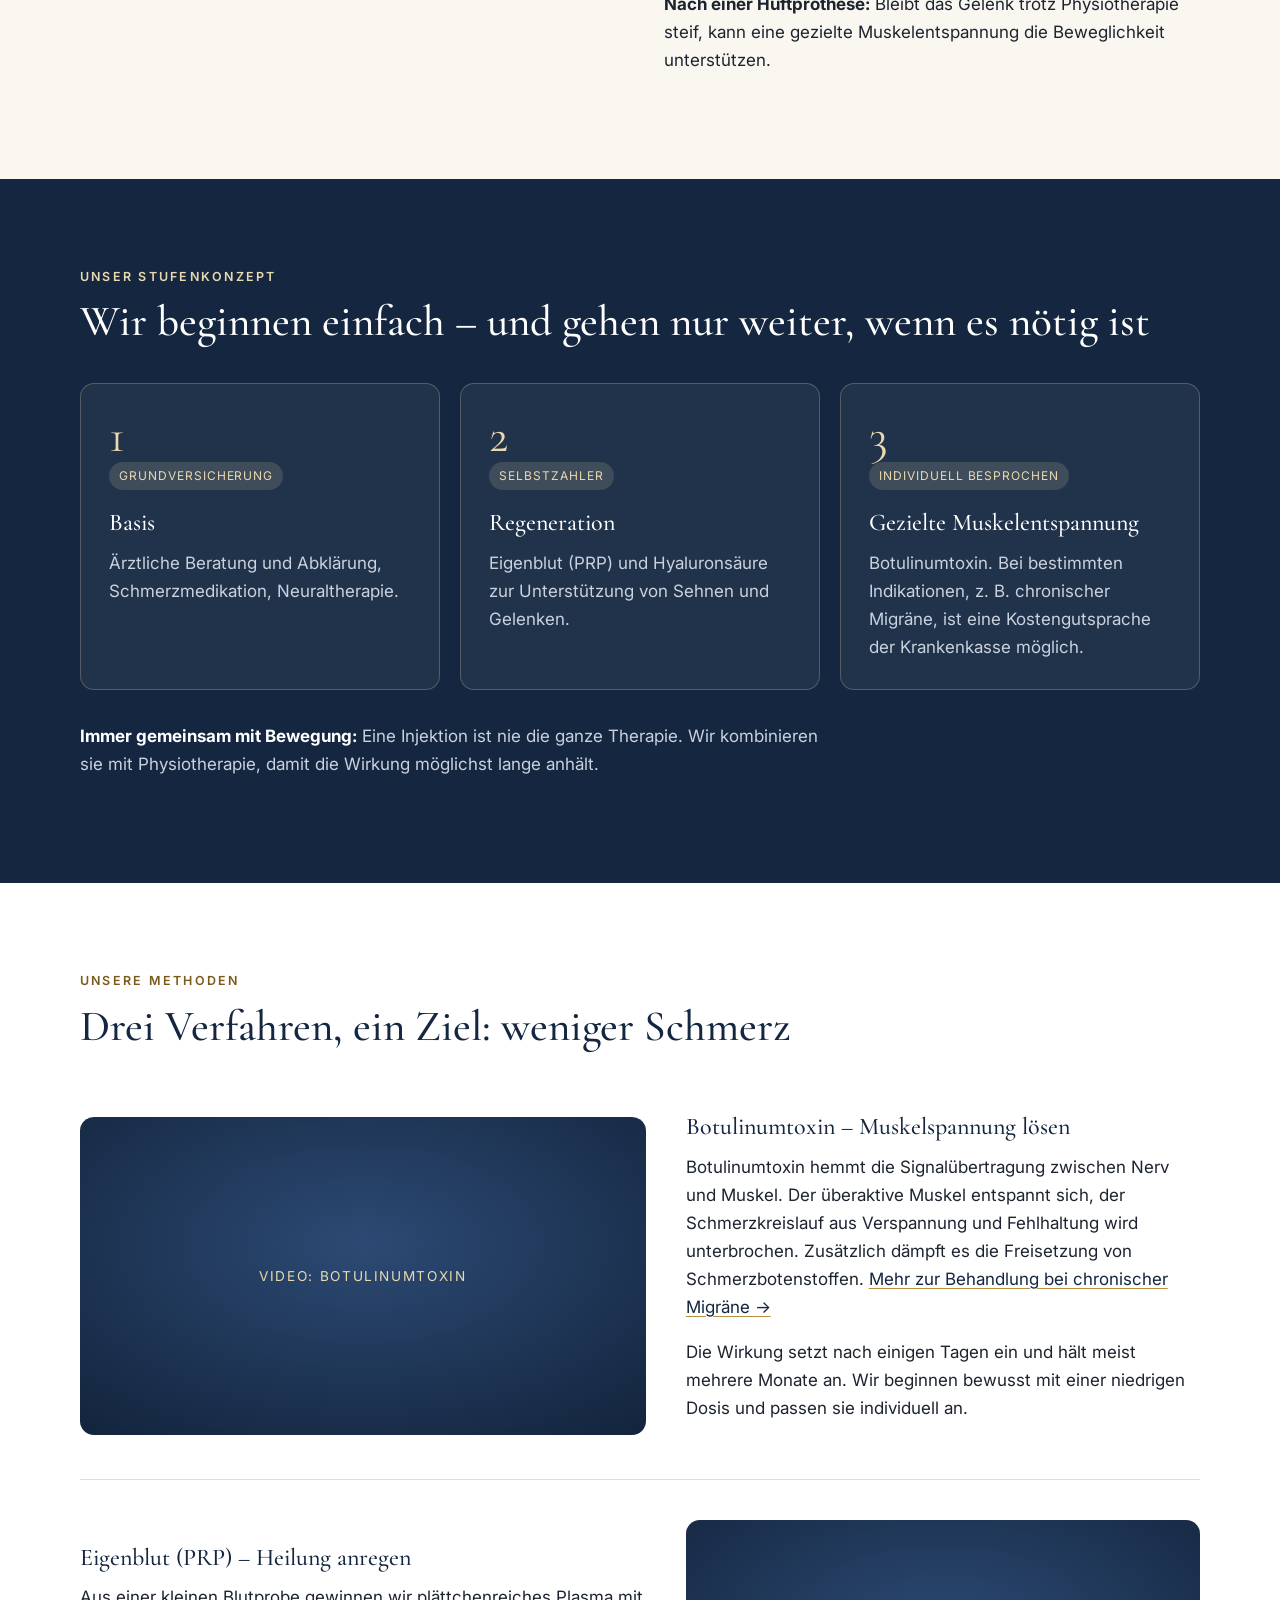
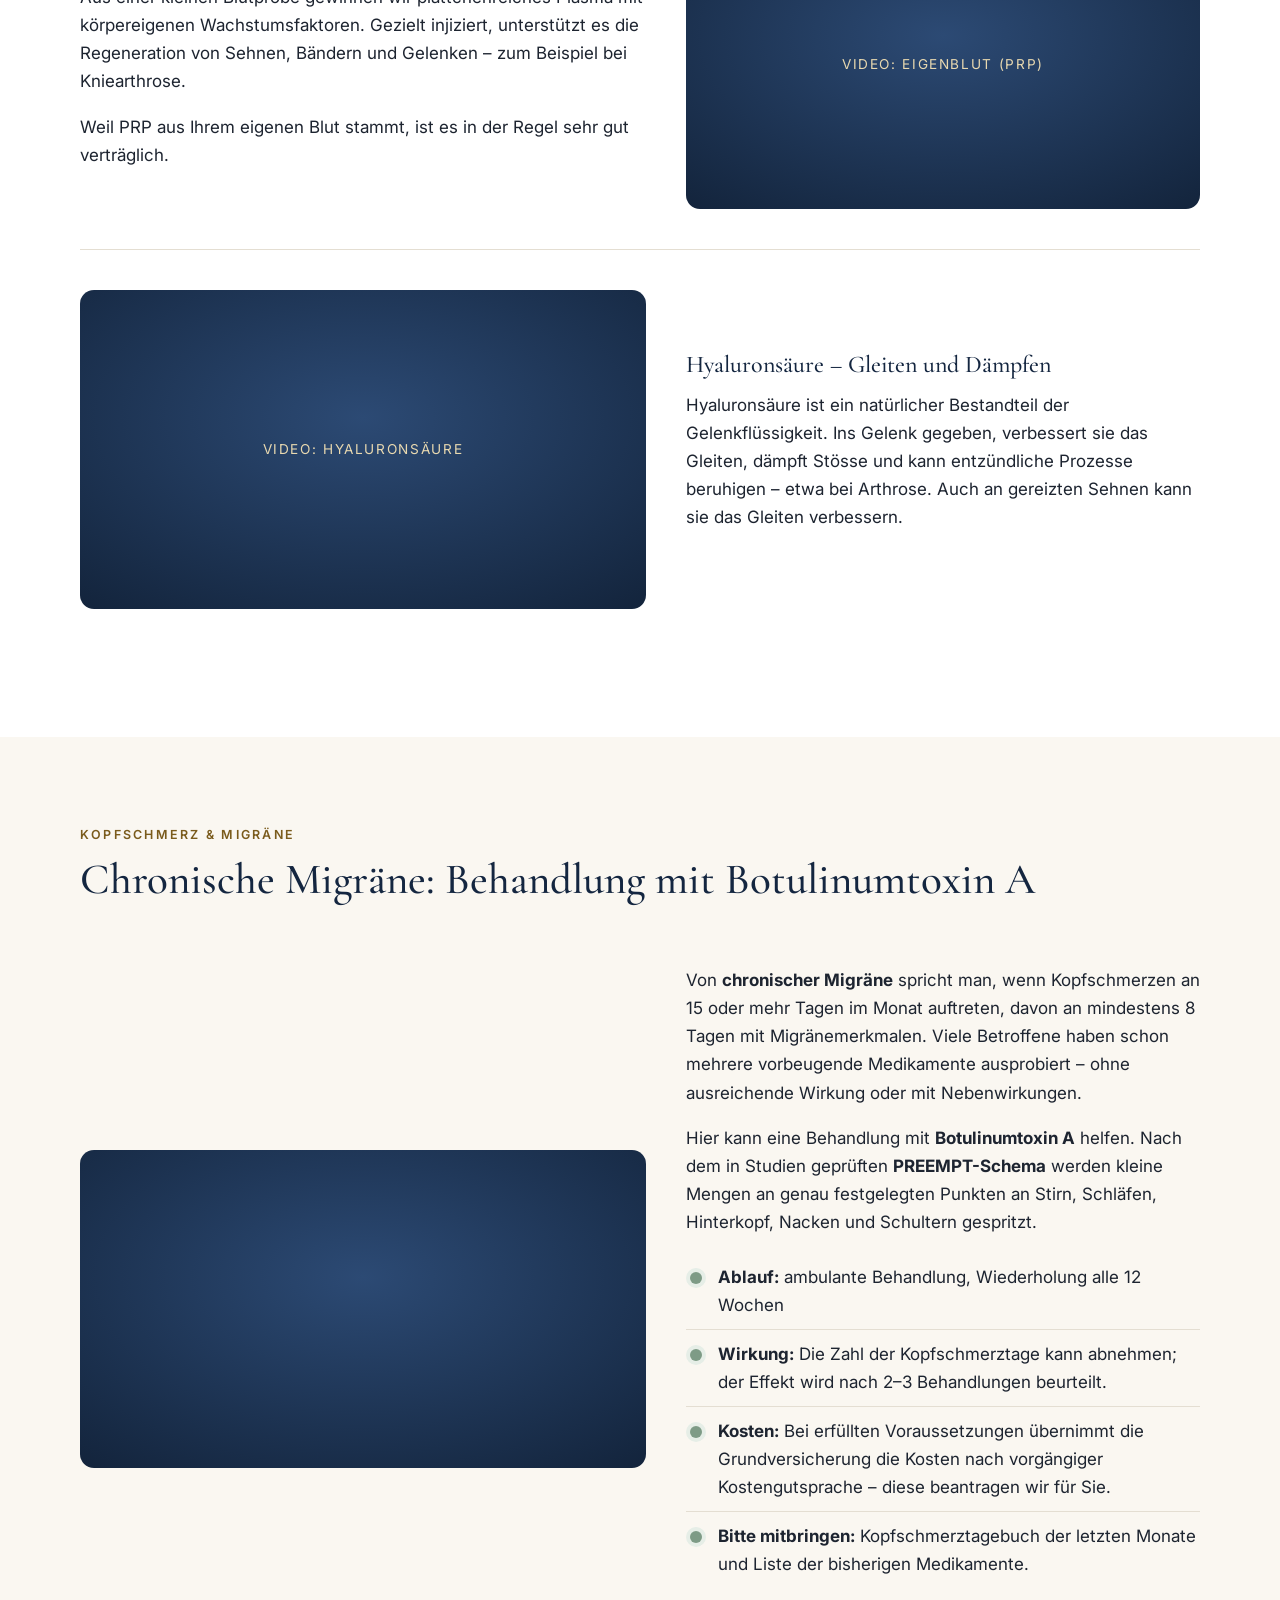
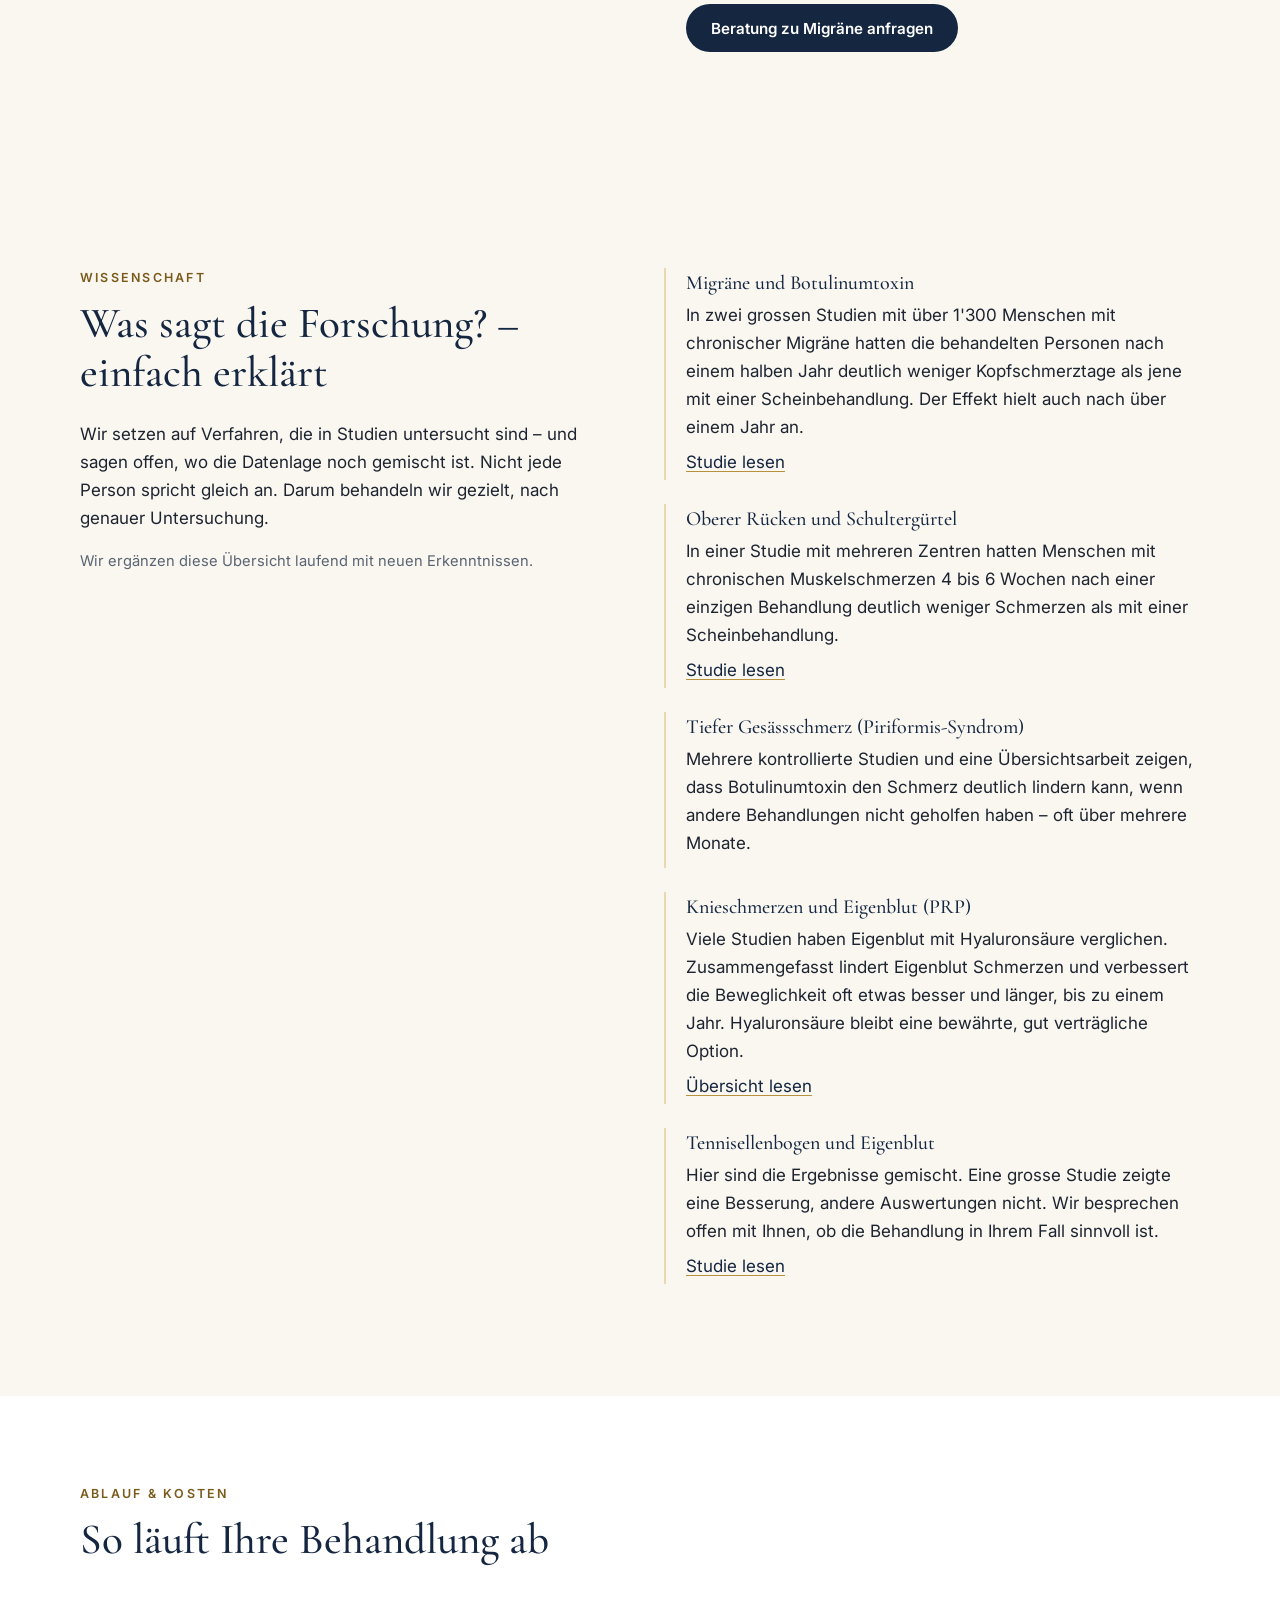
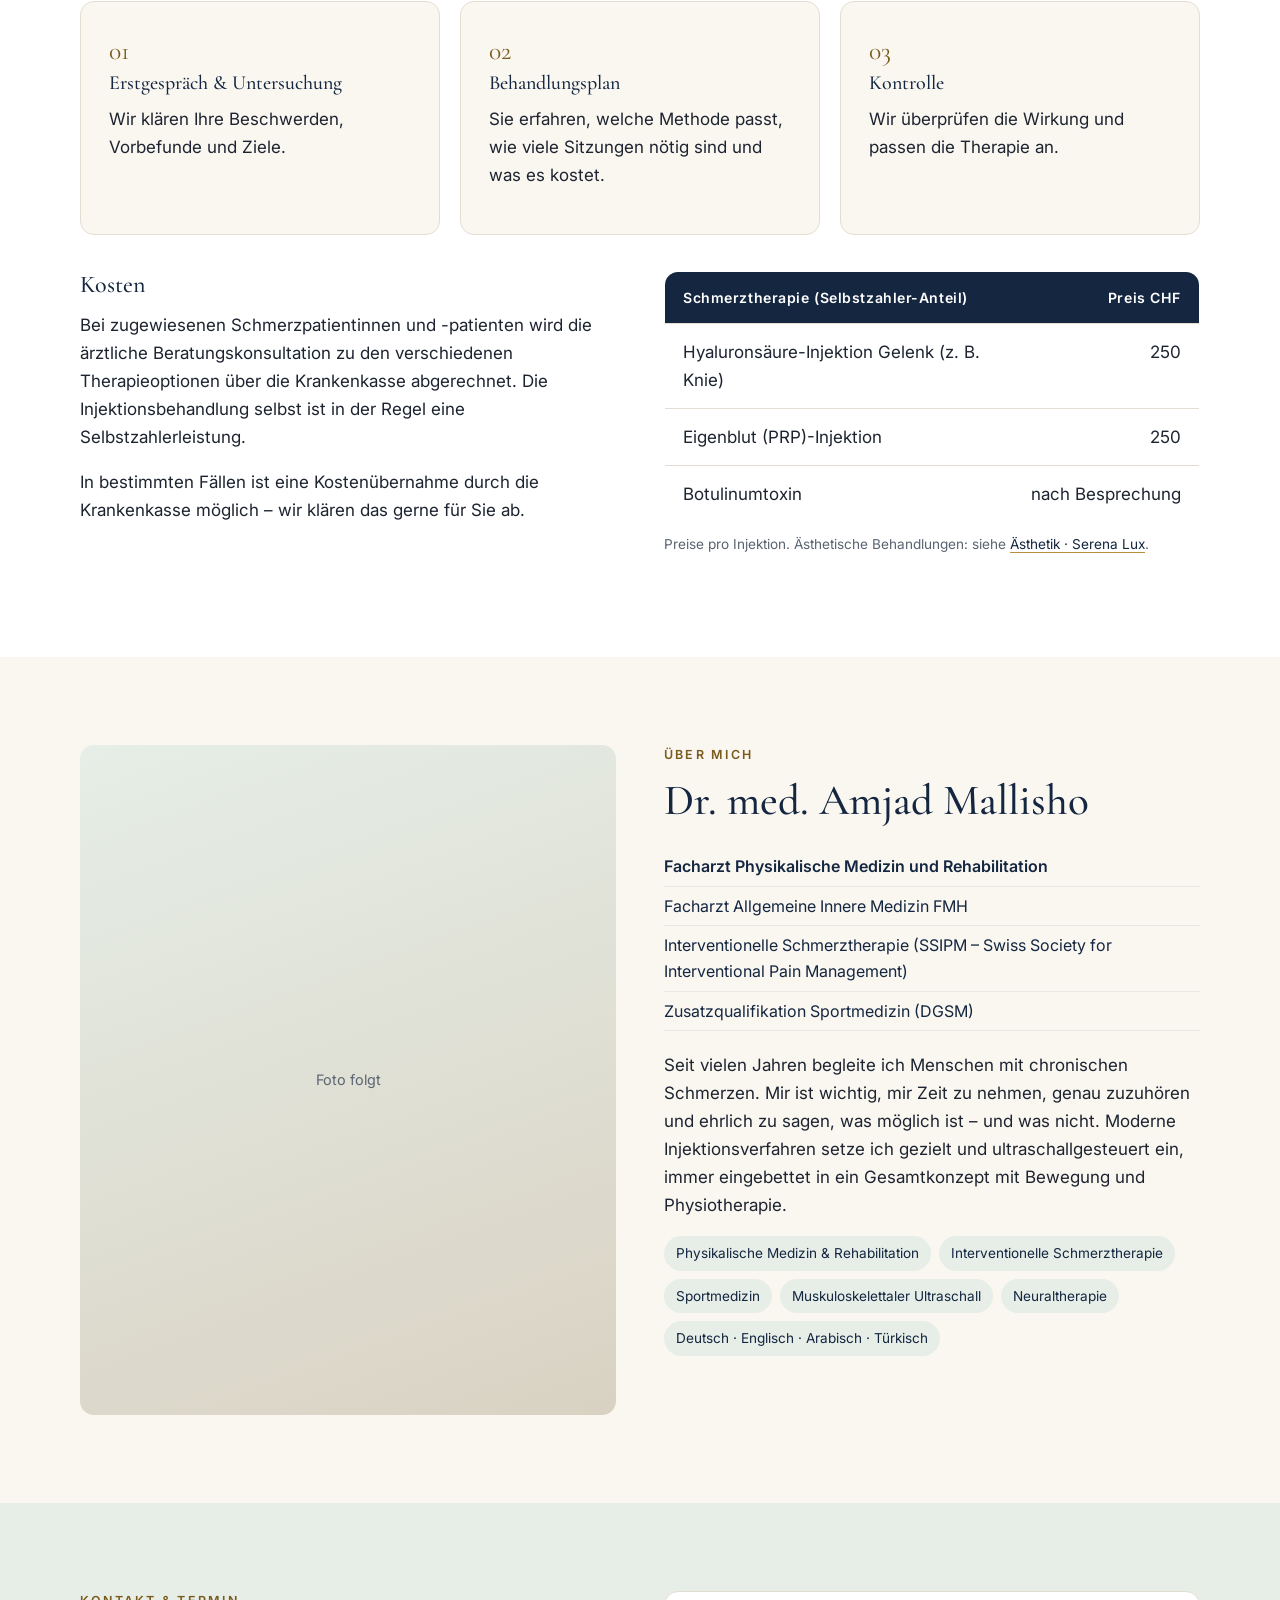
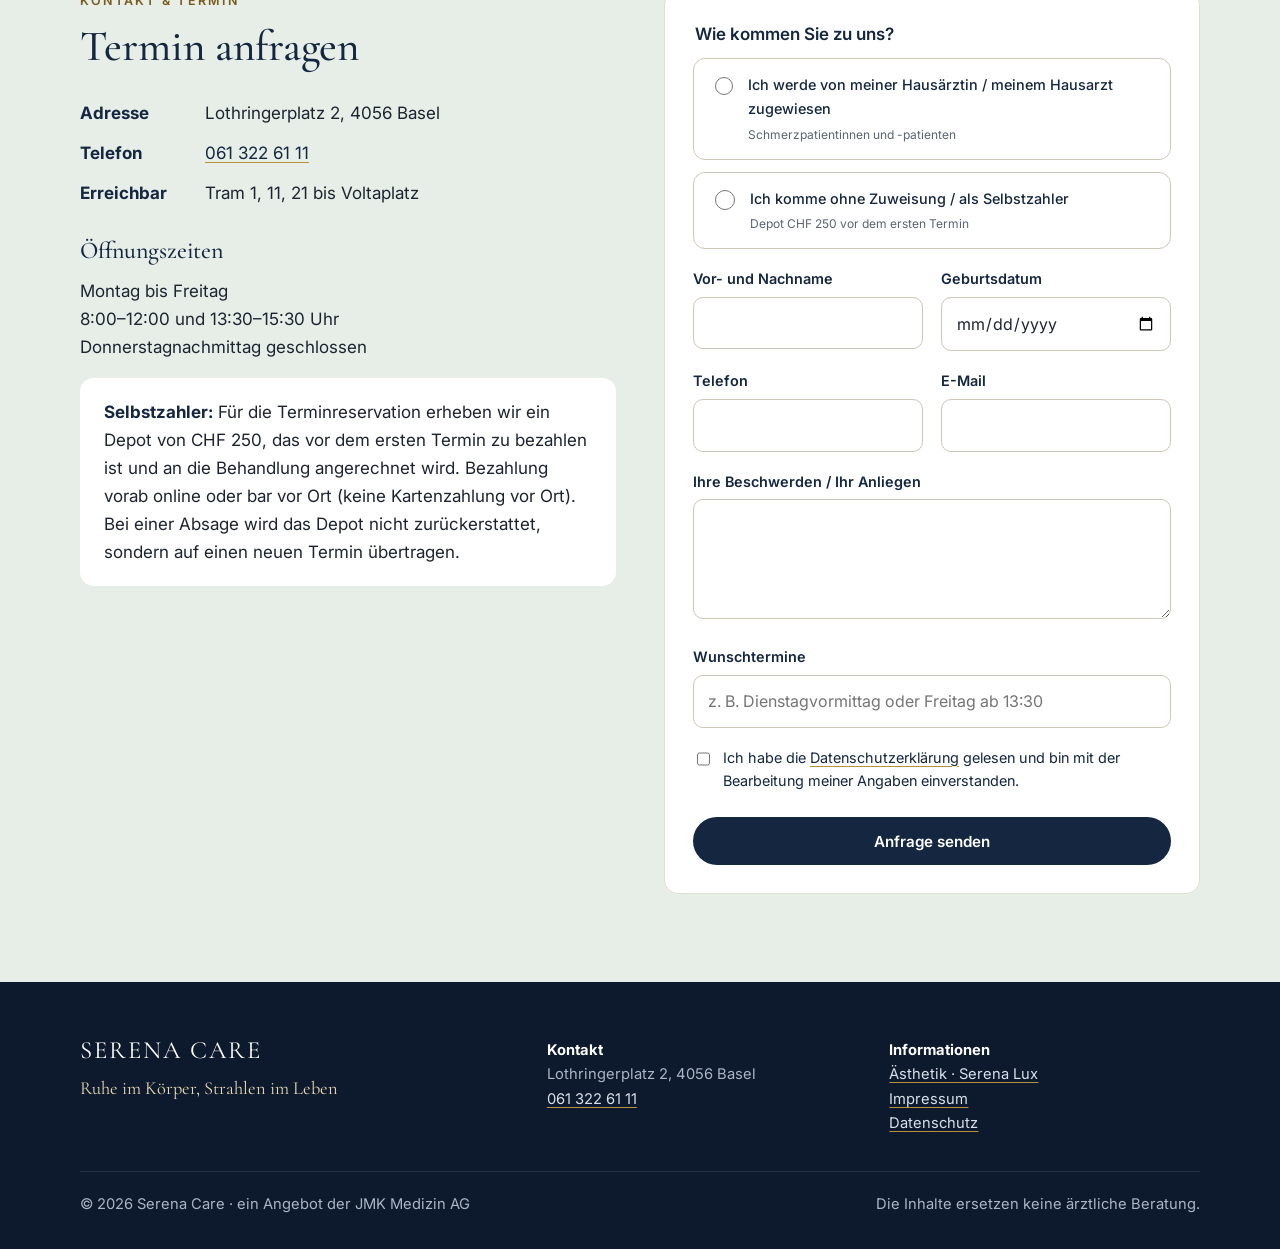
==== commit 547d163d: "Umbenennung: Serena Care als Hauptmarke, Ästhetik als Serena Lux unter /lux; Hyaluron-Ästhetik entfe" ====
--- a/index.html
+++ b/index.html
@@ -4,13 +4,13 @@
 <meta charset="utf-8">
 <meta name="robots" content="noindex, nofollow"><!-- Testversion: vor Livegang entfernen -->
 <meta name="viewport" content="width=device-width, initial-scale=1">
-<title>Serena Lux – Schmerzmedizin & Injektionstherapie in Basel</title>
+<title>Serena Care – Schmerzmedizin & Injektionstherapie in Basel</title>
 <meta name="description" content="Ärztliche Schmerzmedizin in Basel: Beratung, Neuraltherapie, Dry Needling und gezielte Injektionen mit Botulinumtoxin, Eigenblut (PRP) und Hyaluronsäure.">
 <link rel="icon" href="assets/img/favicon.png" type="image/png">
 <link rel="preconnect" href="https://fonts.googleapis.com">
 <link rel="preconnect" href="https://fonts.gstatic.com" crossorigin>
 <link href="https://fonts.googleapis.com/css2?family=Cormorant+Garamond:ital,wght@0,500;0,600;1,500&family=Inter:wght@400;500;600&display=swap" rel="stylesheet">
-<link rel="stylesheet" href="assets/css/style.css?v=7">
+<link rel="stylesheet" href="assets/css/style.css?v=8">
 </head>
 <body>
 <a class="skip" href="#main">Zum Inhalt springen</a>
@@ -19,7 +19,7 @@
   <div class="container header-inner">
     <a class="brand" href="index.html">
       <img src="assets/img/logo-mark.png" alt="" width="44" height="44">
-      <span><span class="brand-name">SERENA LUX</span><span class="brand-sub">Schmerzmedizin · Regeneration</span></span>
+      <span><span class="brand-name">SERENA CARE</span><span class="brand-sub">Schmerzmedizin · Regeneration</span></span>
     </a>
     <button class="nav-toggle" aria-controls="nav" aria-expanded="false" aria-label="Menü öffnen">
       <svg width="22" height="22" viewBox="0 0 24 24" fill="none" stroke="currentColor" stroke-width="2" stroke-linecap="round" aria-hidden="true"><path d="M3 6h18M3 12h18M3 18h18"/></svg>
@@ -29,7 +29,7 @@
       <a href="#methoden">Methoden</a>
       <a href="#migraene">Migräne</a>
       <a href="#ablauf">Ablauf & Kosten</a>
-      <a href="aesthetik.html">Ästhetik</a>
+      <a href="lux/">Ästhetik · Serena Lux</a>
       <a href="#ueber-mich">Über mich</a>
       <a class="btn btn--primary" href="#termin">Termin anfragen</a>
     </nav>
@@ -39,7 +39,7 @@
 <main id="main">
 
 <!-- ===== Hero: 3 Videos nacheinander ===== -->
-<section class="hero" aria-label="Serena Lux">
+<section class="hero" aria-label="Serena Care">
   <div class="hero-videos" aria-hidden="true">
     <video class="is-active" autoplay muted playsinline preload="auto"><source src="assets/video/hero.mp4" type="video/mp4"></video>
     <video muted playsinline preload="auto"><source src="assets/video/partikel.mp4" type="video/mp4"></video>
@@ -301,7 +301,7 @@
             <tr><td>Botulinumtoxin</td><td>nach Besprechung</td></tr>
           </tbody>
         </table>
-        <p style="font-size:.85rem;color:var(--muted);margin-top:10px">Preise pro Injektion. Ästhetische Behandlungen: siehe <a href="aesthetik.html">Ästhetik</a>.</p>
+        <p style="font-size:.85rem;color:var(--muted);margin-top:10px">Preise pro Injektion. Ästhetische Behandlungen: siehe <a href="lux/">Ästhetik · Serena Lux</a>.</p>
       </div>
     </div>
   </div>
@@ -388,7 +388,7 @@
   <div class="container">
     <div class="footer-grid">
       <div>
-        <span class="brand-name">SERENA LUX</span>
+        <span class="brand-name">SERENA CARE</span>
         <div class="tagline">Ruhe im Körper, Strahlen im Leben</div>
       </div>
       <div>
@@ -398,17 +398,17 @@
       </div>
       <div>
         <strong style="color:#fff">Informationen</strong><br>
-        <a href="aesthetik.html">Ästhetik</a><br>
+        <a href="lux/">Ästhetik · Serena Lux</a><br>
         <a href="impressum.html">Impressum</a><br>
         <a href="datenschutz.html">Datenschutz</a>
       </div>
     </div>
     <div class="footer-bottom">
-      <span>© <span id="year">2026</span> Serena Lux · ein Angebot der JMK Medizin AG</span>
+      <span>© <span id="year">2026</span> Serena Care · ein Angebot der JMK Medizin AG</span>
       <span>Die Inhalte ersetzen keine ärztliche Beratung.</span>
     </div>
   </div>
 </footer>
-<script src="assets/js/main.js?v=7"></script>
+<script src="assets/js/main.js?v=8"></script>
 </body>
 </html>
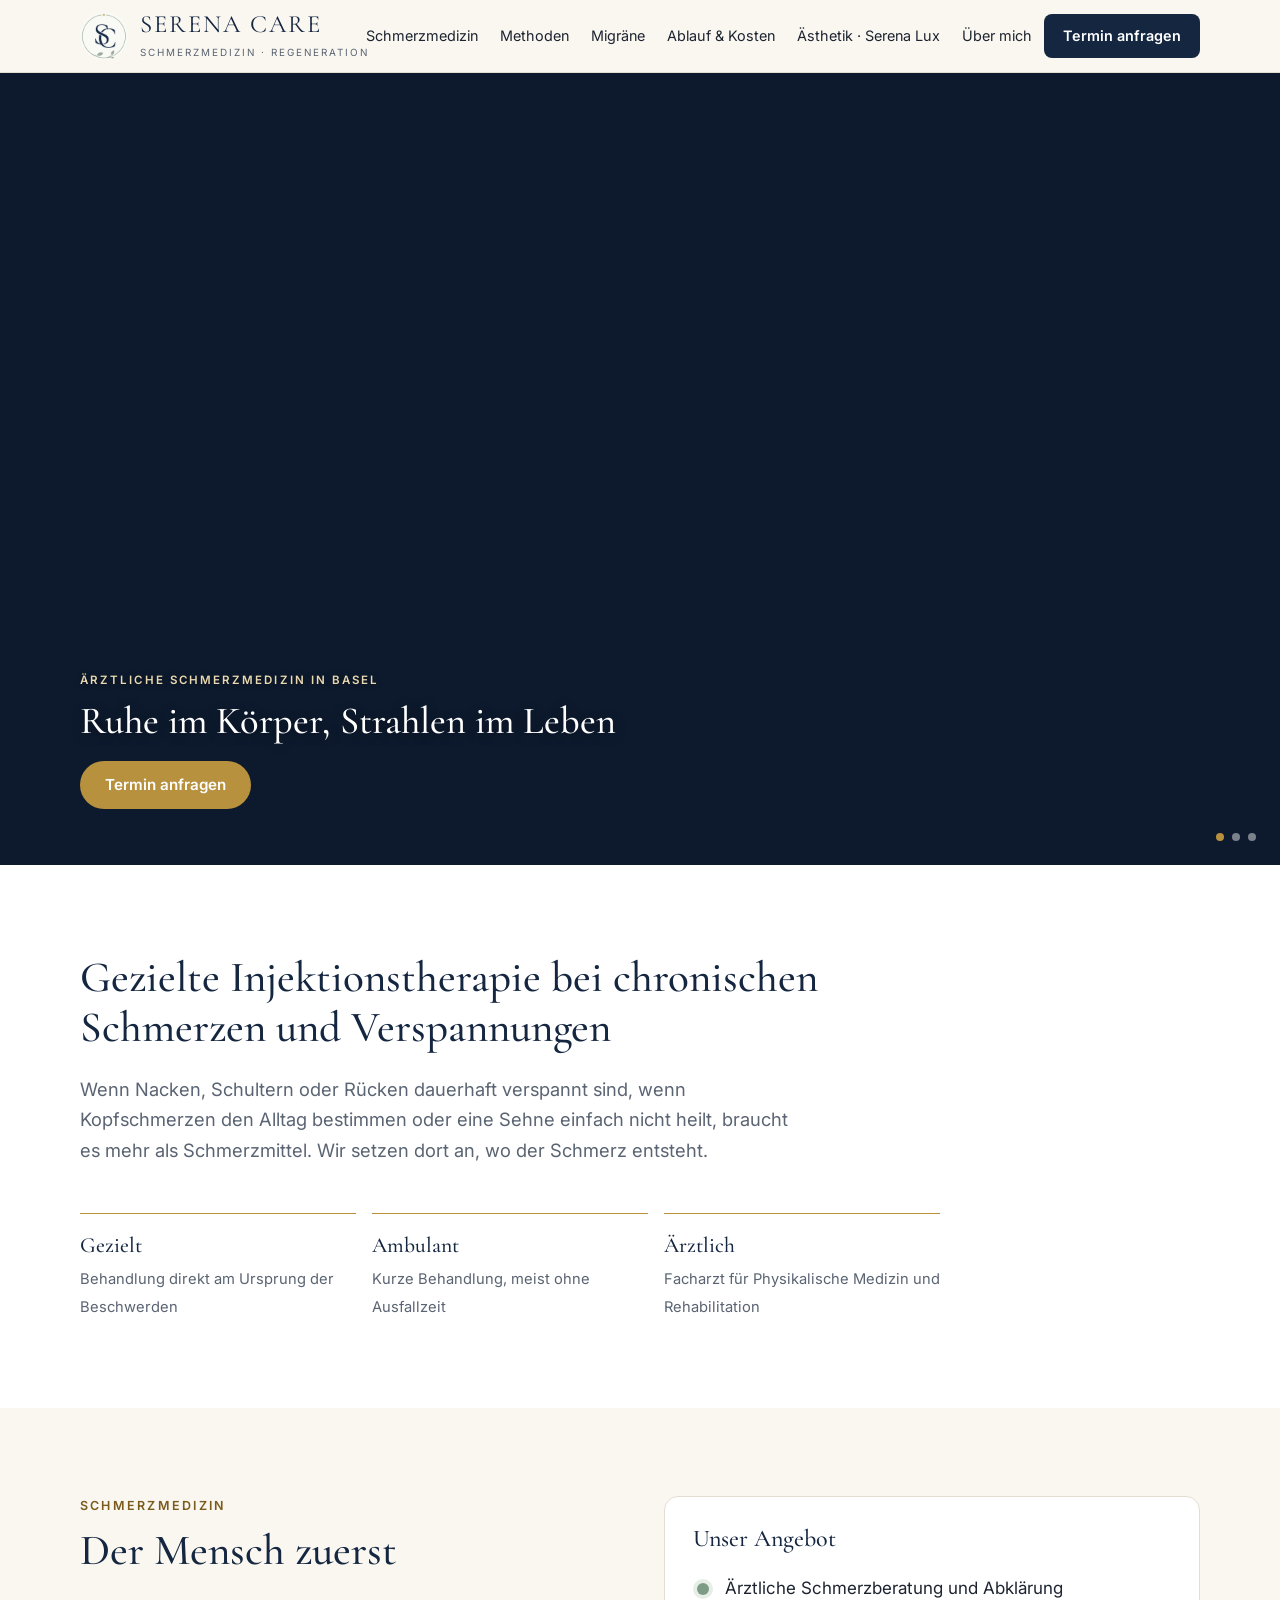
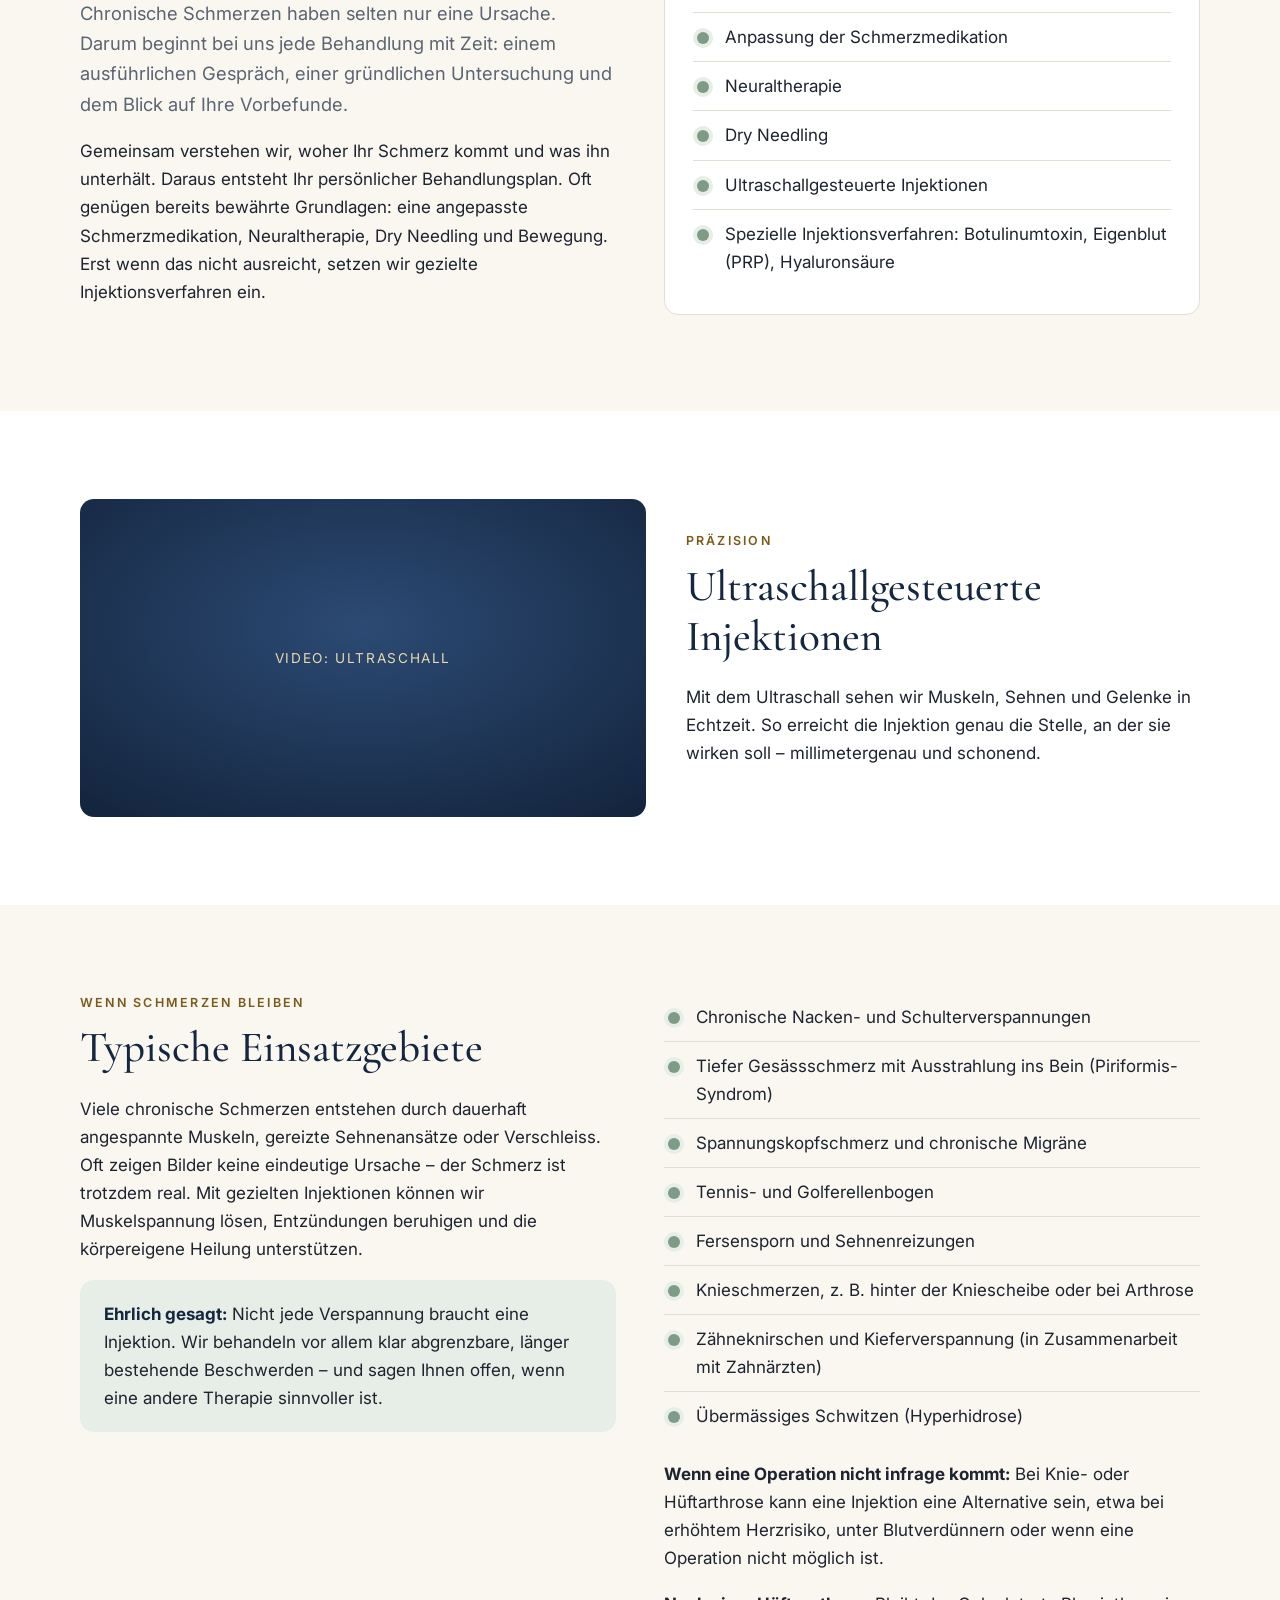
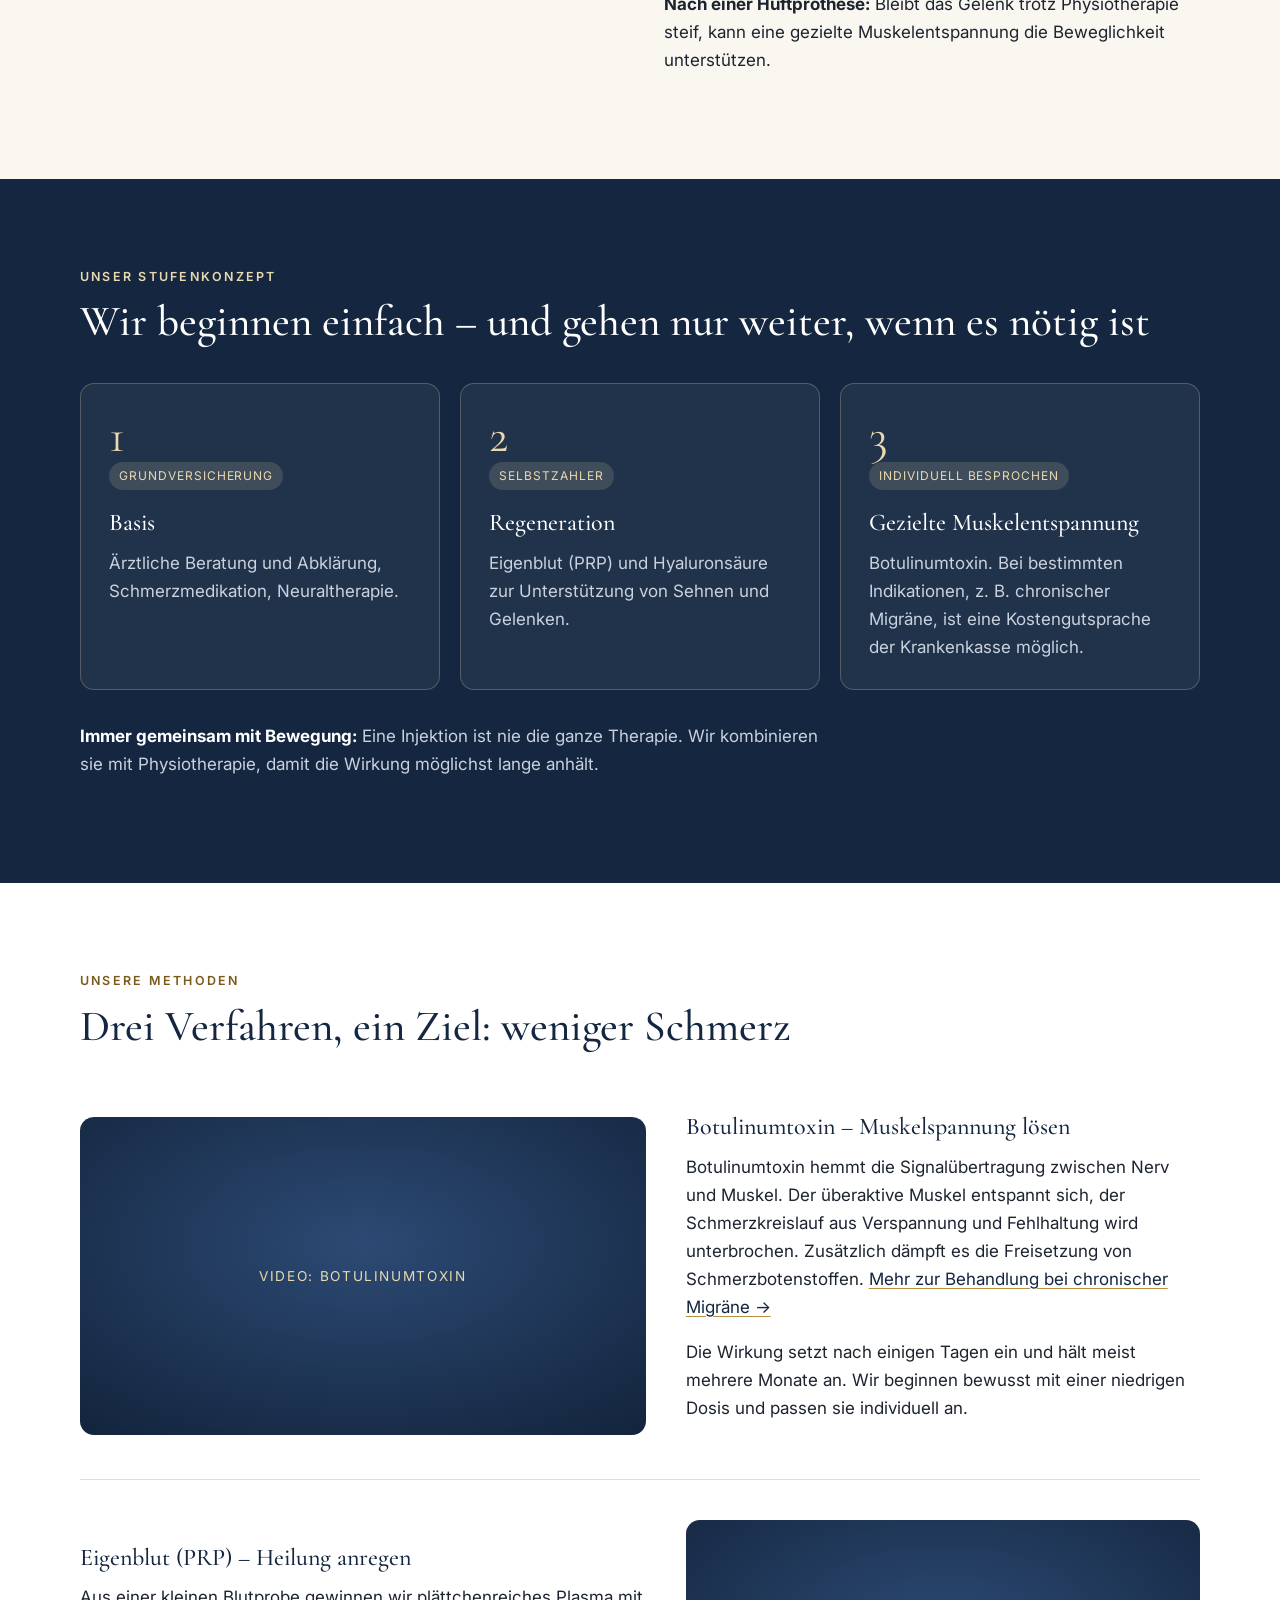
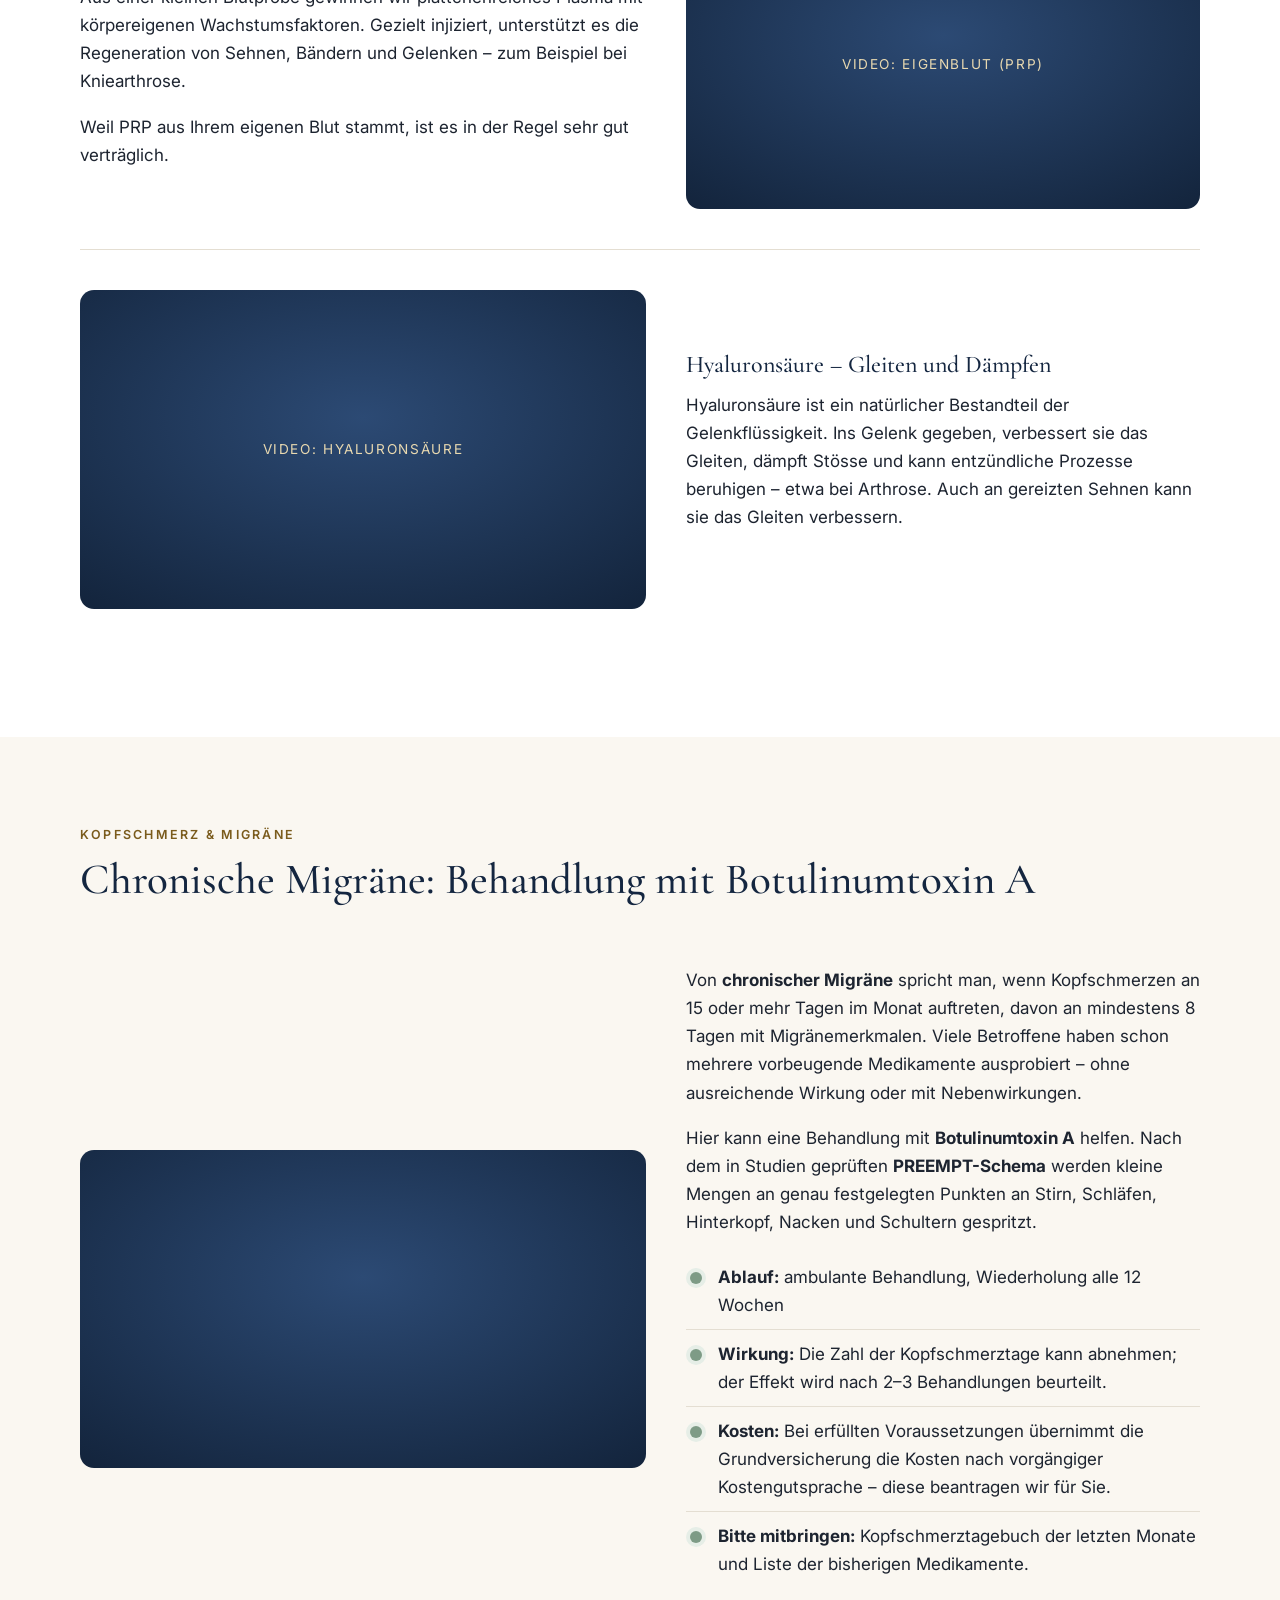
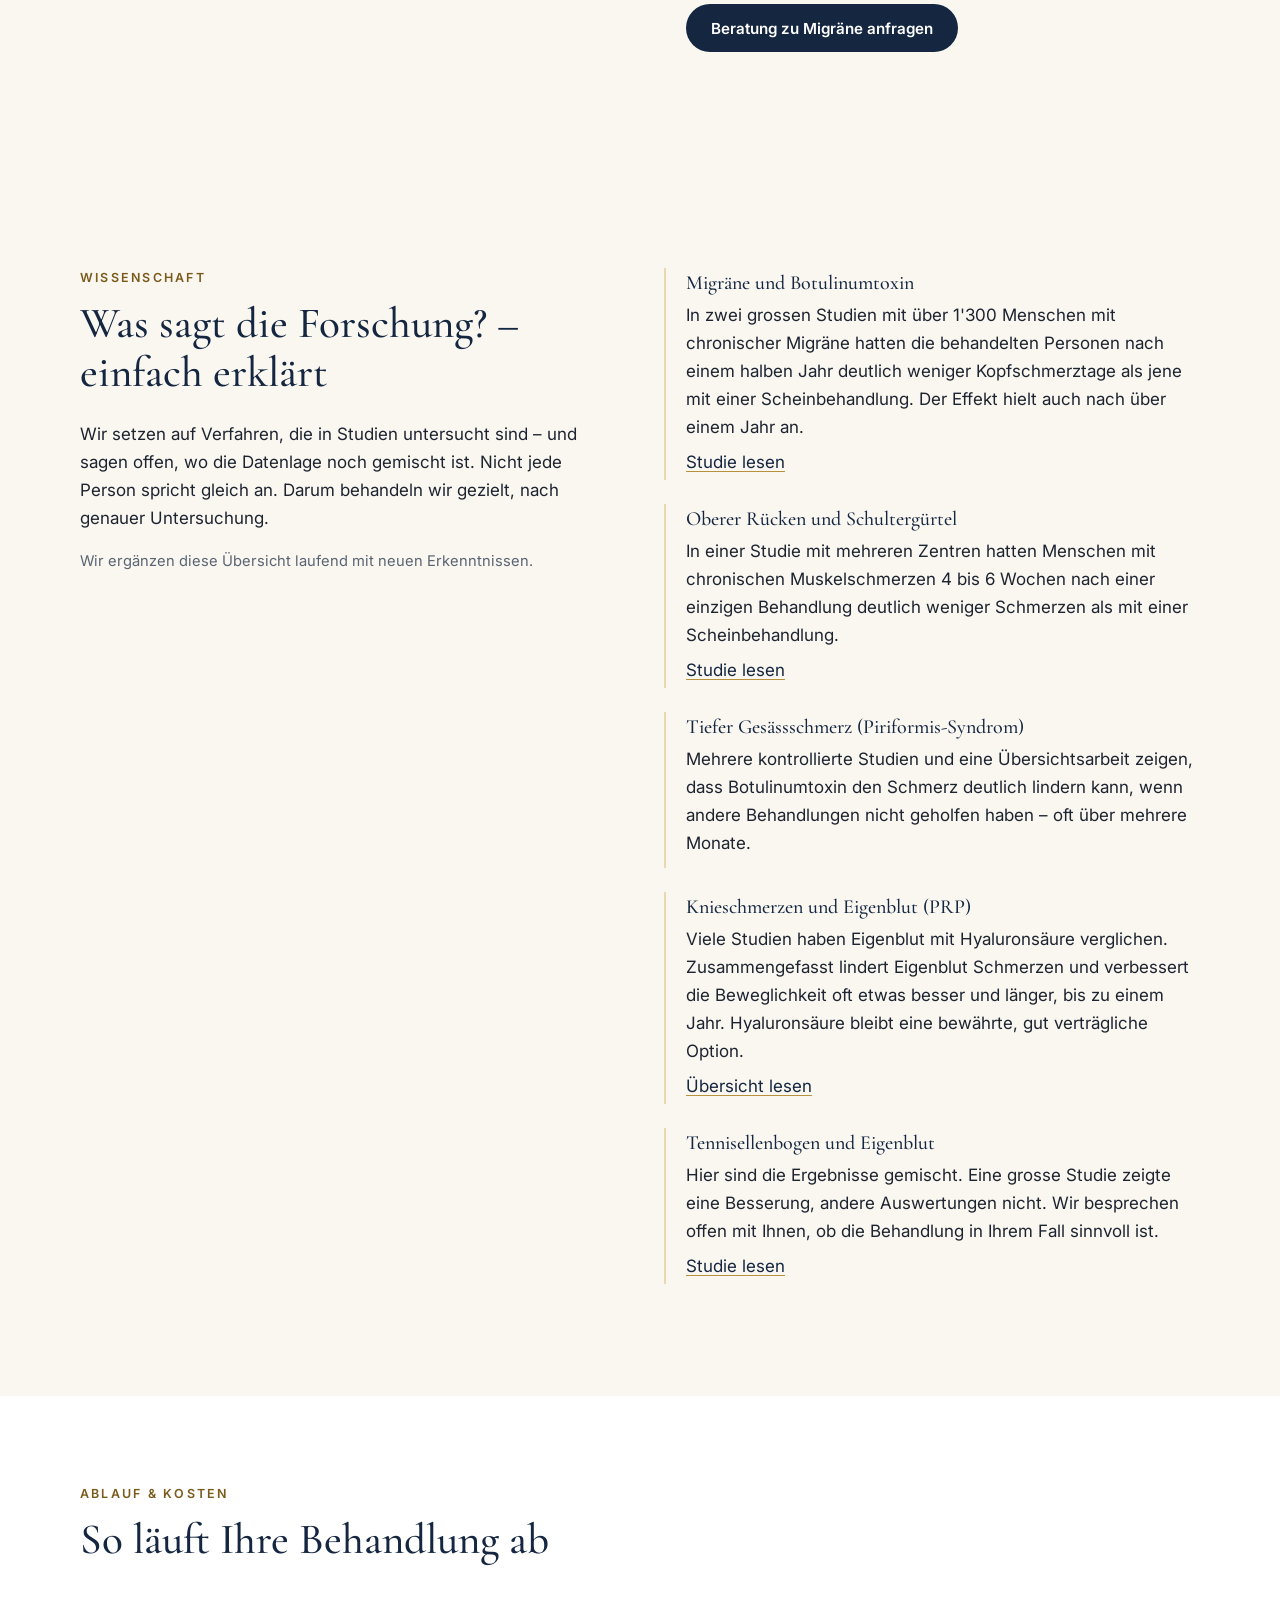
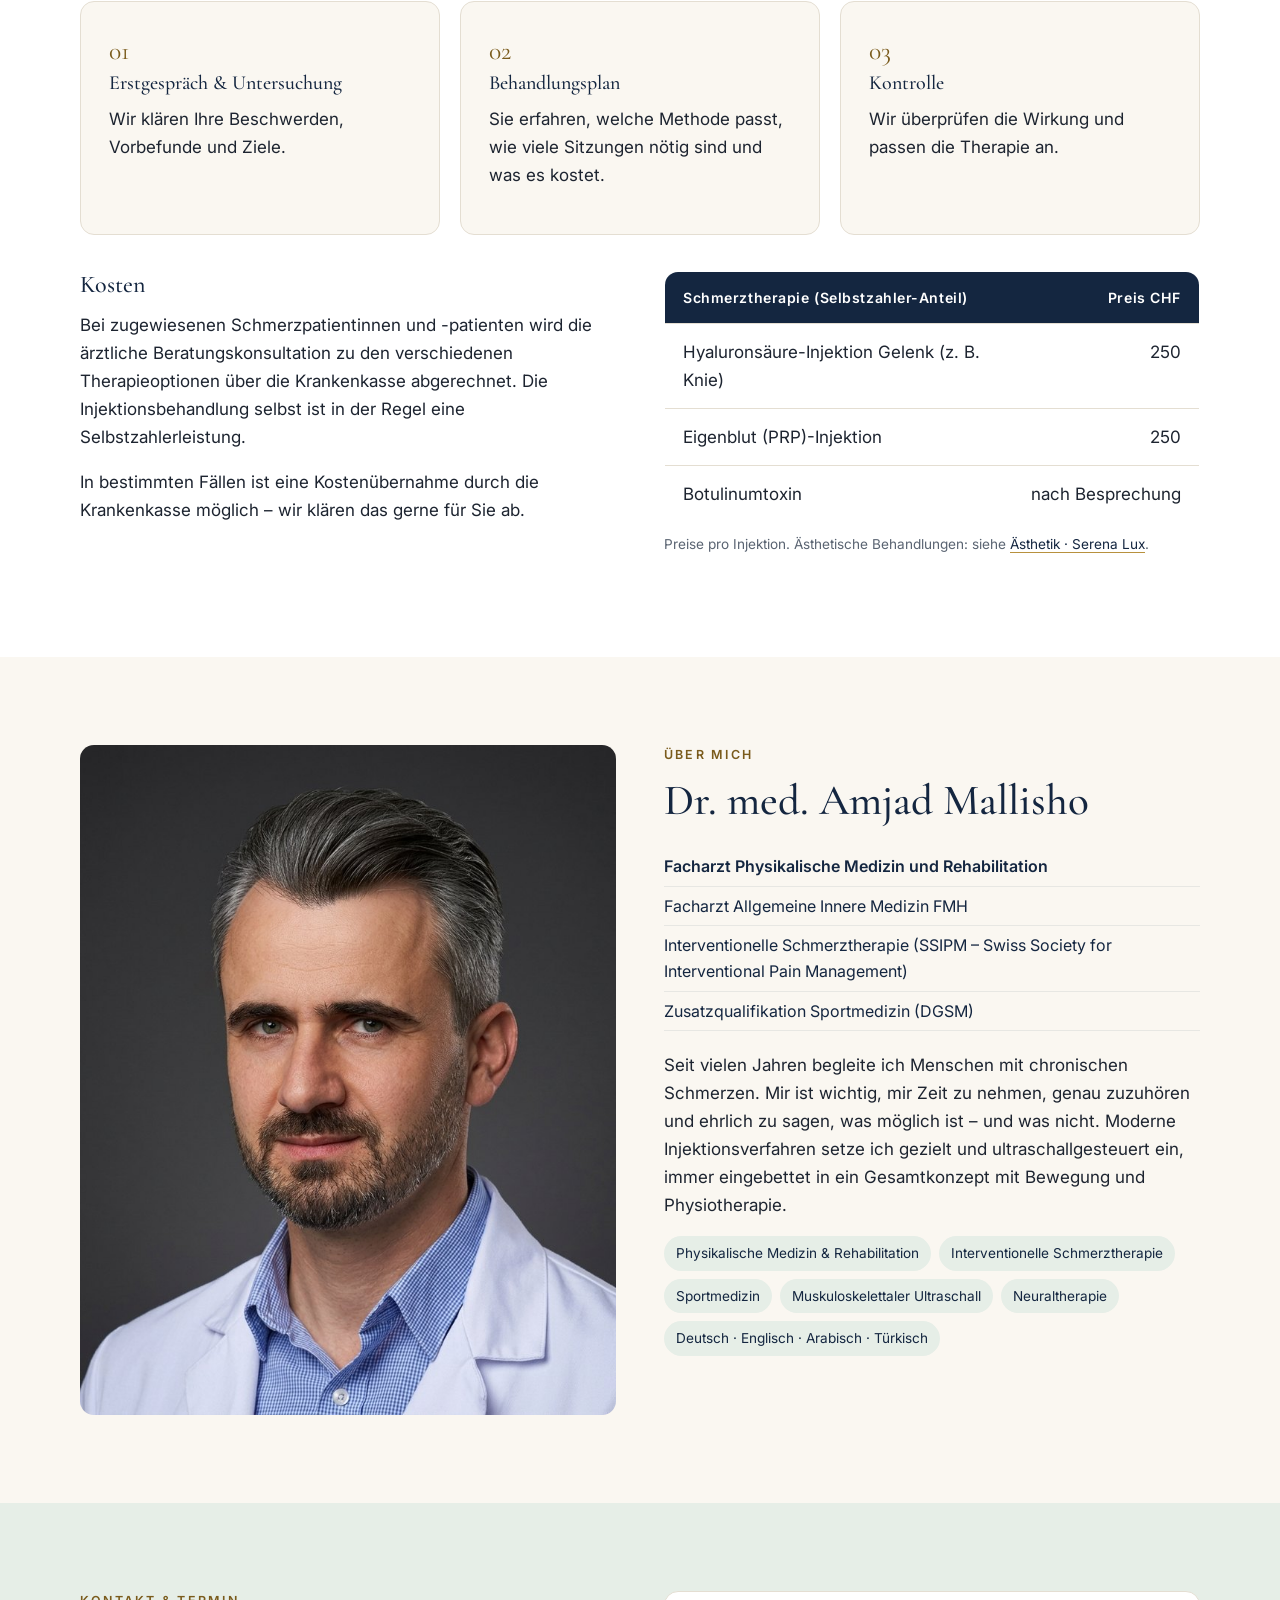
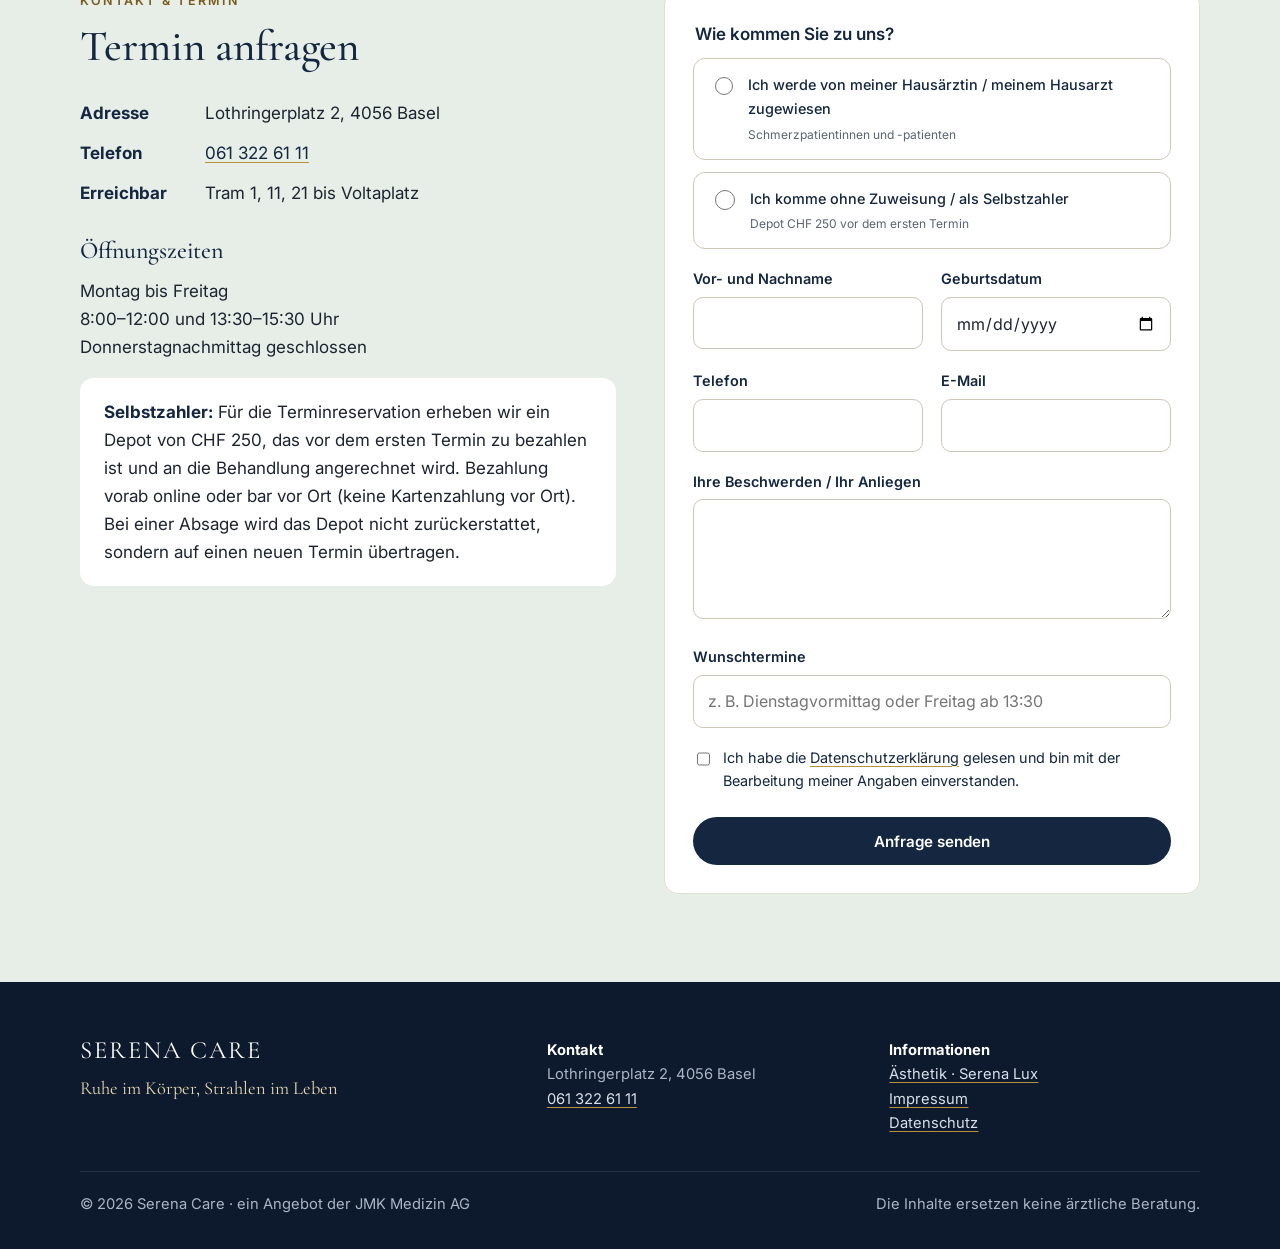
==== commit ac016cbc: "Serena Care: neues SC-Logo, Portraitfoto in Über mich Co-Authored-By: Claude Opus 5.5 <noreply@anthr" ====
--- a/index.html
+++ b/index.html
@@ -311,8 +311,7 @@
 <section class="section" id="ueber-mich">
   <div class="container grid-2">
     <div class="portrait">
-      <!-- Foto hier einsetzen: <img src="assets/img/portrait.jpg" alt="Portrait"> -->
-      <span>Foto folgt</span>
+      <img src="assets/img/portrait.jpg" alt="Dr. med. Amjad Mallisho" width="720" height="900" loading="lazy">
     </div>
     <div>
       <span class="eyebrow">Über mich</span>
